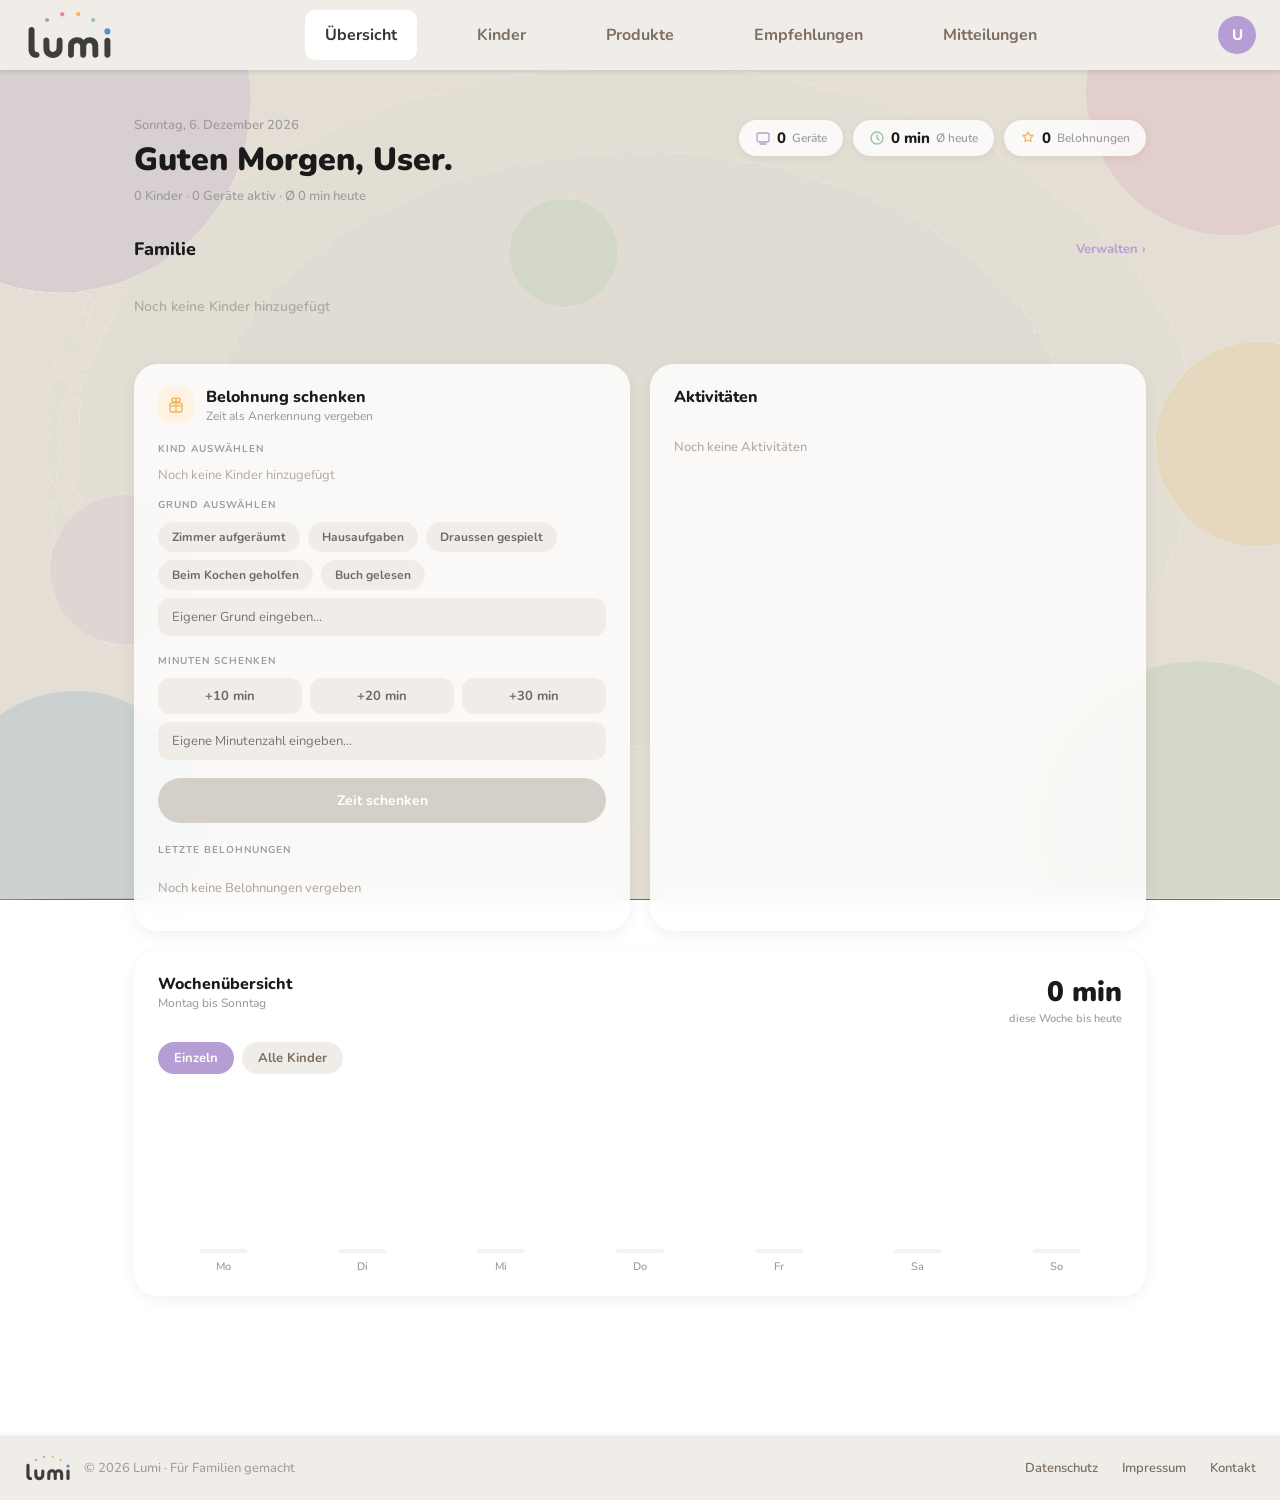
==== index.html @ 4d372ebd "icons für kinder eingebaut" ====
<!DOCTYPE html>
<html lang="de">
<head>
  <meta charset="UTF-8" />
  <meta name="viewport" content="width=device-width, initial-scale=1.0" />
  <title>Lumi – Übersicht</title>
  <link rel="stylesheet" href="css/style.css" />
  <link href="https://fonts.googleapis.com/css2?family=Nunito:wght@400;600;700;800;900&display=swap" rel="stylesheet" />
</head>
<body>
  <nav>
  <div class="logo">
    <a href="index.html">
      <img src="resources/assets/lumi_logo.svg" alt="Logo">
    </a>
  </div>

  <div class="nav-links">
    <a href="index.html" data-i18n-nav="nav_uebersicht">Übersicht</a>
    <a href="kinder.html" data-i18n-nav="nav_kinder">Kinder</a>
    <a href="produkte.html" data-i18n-nav="nav_produkte">Produkte</a>
    <a href="empfehlungen.html" data-i18n-nav="nav_empfehlungen">Empfehlungen</a>
    <a href="mitteilungen.html" data-i18n-nav="nav_mitteilungen">Mitteilungen</a>
  </div>
</nav>

  <div class="uebersicht-page">
    <div class="uebersicht-header">
      <div>
        <div class="uebersicht-date" id="uebersichtDate"></div>
        <h1 class="uebersicht-greeting" id="uebersichtGreeting"></h1>
        <div class="uebersicht-meta" id="uebersichtMeta"></div>
      </div>
      <div class="uebersicht-stats-row">
        <div class="uebersicht-stat-badge">
          <svg width="16" height="16" viewBox="0 0 16 16" fill="none"><rect x="2" y="3" width="12" height="9" rx="2" stroke="#b49ed4" stroke-width="1.3"/><path d="M5 14h6" stroke="#b49ed4" stroke-width="1.3" stroke-linecap="round"/></svg>
          <span class="uebersicht-stat-val" id="statGeraete">0</span>
          <span class="uebersicht-stat-label" data-i18n="devices">Geräte</span>
        </div>
        <div class="uebersicht-stat-badge">
          <svg width="16" height="16" viewBox="0 0 16 16" fill="none"><circle cx="8" cy="8" r="6" stroke="#96C2A0" stroke-width="1.3"/><path d="M8 5v3l2 2" stroke="#96C2A0" stroke-width="1.3" stroke-linecap="round" stroke-linejoin="round"/></svg>
          <span class="uebersicht-stat-val" id="statMinuten">0</span>
          <span class="uebersicht-stat-label" data-i18n="avgToday">Ø heute</span>
        </div>
        <div class="uebersicht-stat-badge">
          <svg width="16" height="16" viewBox="0 0 16 16" fill="none"><path d="M8 2l1.5 3 3.5.5-2.5 2.5.5 3.5L8 10l-3 1.5.5-3.5L3 5.5l3.5-.5z" stroke="#F6B657" stroke-width="1.3" stroke-linejoin="round"/></svg>
          <span class="uebersicht-stat-val" id="statBelohnungen">0</span>
          <span class="uebersicht-stat-label" data-i18n="rewards">Belohnungen</span>
        </div>
      </div>
    </div>

    <div class="uebersicht-section">
      <div class="uebersicht-section-header">
        <h2 class="uebersicht-section-title" data-i18n="family">Familie</h2>
        <a href="kinder.html" class="uebersicht-section-link" data-i18n="manage">Verwalten ›</a>
      </div>
      <div class="uebersicht-kinder-grid" id="uebersichtKinderGrid">
        <div class="uebersicht-empty" data-i18n="noChildren">Noch keine Kinder hinzugefügt</div>
      </div>
    </div>

    <div class="uebersicht-two-col">
      <div class="uebersicht-card uebersicht-belohnung">
        <div class="uebersicht-card-header">
          <div class="uebersicht-card-icon" style="background:#FEF3E2;">
            <svg width="18" height="18" viewBox="0 0 18 18" fill="none"><rect x="3" y="7" width="12" height="9" rx="2" stroke="#F6B657" stroke-width="1.4"/><path d="M9 7V4a2 2 0 00-4 0 2 2 0 004 0zM9 7V4a2 2 0 014 0 2 2 0 01-4 0z" stroke="#F6B657" stroke-width="1.4" stroke-linecap="round"/><line x1="3" y1="10" x2="15" y2="10" stroke="#F6B657" stroke-width="1.4"/><line x1="9" y1="7" x2="9" y2="16" stroke="#F6B657" stroke-width="1.4"/></svg>
          </div>
          <div>
            <div class="uebersicht-card-title" data-i18n="giveReward">Belohnung schenken</div>
            <div class="uebersicht-card-subtitle" data-i18n="giveRewardSub">Zeit als Anerkennung vergeben</div>
          </div>
        </div>
        <div class="uebersicht-bel-section-label" data-i18n="selectChild">KIND AUSWÄHLEN</div>
        <div class="uebersicht-bel-children" id="belKinder"></div>
        <div class="uebersicht-bel-section-label" data-i18n="selectReason">GRUND AUSWÄHLEN</div>
        <div class="uebersicht-bel-reasons" id="belGruende">
          <button class="uebersicht-bel-reason-btn" data-i18n="cleanRoom">Zimmer aufgeräumt</button>
          <button class="uebersicht-bel-reason-btn" data-i18n="homework">Hausaufgaben</button>
          <button class="uebersicht-bel-reason-btn" data-i18n="playedOutside">Draussen gespielt</button>
          <button class="uebersicht-bel-reason-btn" data-i18n="helpedCooking">Beim Kochen geholfen</button>
          <button class="uebersicht-bel-reason-btn" data-i18n="readBook">Buch gelesen</button>
        </div>
        <input class="uebersicht-bel-input" type="text" id="belEigenerGrund" placeholder="Eigener Grund eingeben..." data-i18n-placeholder="ownReason" autocomplete="off" />
        <div class="uebersicht-bel-section-label" data-i18n="giveMinutes">MINUTEN SCHENKEN</div>
        <div class="uebersicht-bel-minutes">
          <button class="uebersicht-bel-min-btn" data-mins="10">+10 min</button>
          <button class="uebersicht-bel-min-btn" data-mins="20">+20 min</button>
          <button class="uebersicht-bel-min-btn" data-mins="30">+30 min</button>
        </div>
        <input class="uebersicht-bel-input" type="text" inputmode="numeric" pattern="[0-9]*" id="belEigeneMinuten" placeholder="Eigene Minutenzahl eingeben..." data-i18n-placeholder="ownMinutes" autocomplete="off" />
        <button class="uebersicht-bel-submit" id="belSubmitBtn" disabled data-i18n="giveTime">Zeit schenken</button>
        <div class="uebersicht-bel-section-label" style="margin-top:20px;" data-i18n="lastRewards">LETZTE BELOHNUNGEN</div>
        <div id="belLetzteList" class="uebersicht-bel-letzte"></div>
      </div>

      <div class="uebersicht-card uebersicht-aktivitaeten">
        <div class="uebersicht-card-header">
          <div class="uebersicht-card-title" data-i18n="activities">Aktivitäten</div>
        </div>
        <div class="uebersicht-aktivitaeten-list" id="aktivitaetenList"></div>
      </div>
    </div>

    <div class="uebersicht-card uebersicht-woche">
      <div class="uebersicht-woche-header">
        <div>
          <div class="uebersicht-card-title" data-i18n="weekOverview">Wochenübersicht</div>
          <div class="uebersicht-card-subtitle" data-i18n="monToSun">Montag bis Sonntag</div>
        </div>
        <div class="uebersicht-woche-right">
          <div class="uebersicht-woche-total" id="wocheTotal">0 min</div>
          <div class="uebersicht-woche-label" data-i18n="thisWeek">diese Woche bis heute</div>
        </div>
      </div>
      <div class="uebersicht-woche-tabs">
        <button class="uebersicht-woche-tab active" id="tabEinzeln" onclick="setWocheTab('einzeln')" data-i18n="individual">Einzeln</button>
        <button class="uebersicht-woche-tab" id="tabAlle" onclick="setWocheTab('alle')" data-i18n="allChildren">Alle Kinder</button>
        <div class="uebersicht-woche-kinder-tabs" id="wocheKinderTabs"></div>
      </div>
      <div class="uebersicht-woche-chart" id="wocheChart"></div>
    </div>
  </div>

  <script src="js/nav.js"></script>
  <script src="js/lumi-icons.js"></script>
  <script src="js/lumi-icons.js"></script>
  <script src="js/uebersicht.js"></script>
</body>
</html>
---- css/style.css ----
/* =============================================
   Globale Basis
   ============================================= */
* {
  box-sizing: border-box;
  margin: 0;
  padding: 0;
}

body {
  font-family: 'Nunito', sans-serif;
  min-height: 100vh;
  background-image: url('../resources/assets/Hintergrund.svg');
  background-size: cover;
  background-position: center;
  background-repeat: no-repeat;
  background-attachment: fixed;
  padding-top: 80px;
  display: flex;
  flex-direction: column;
}

/* Push footer to bottom on short pages */
.legal-page,
.uebersicht-page,
.kinder-page,
.mitt-page-content,
.empf-container,
.shop-container {
  flex: 1;
}

/* =============================================
   Login Container
   ============================================= */
.login-container {
  display: flex;
  flex-direction: column;
  align-items: center;
  justify-content: center;
  height: 100vh;
  gap: 24px;
  padding: 20px;
}

/* =============================================
   Logo
   ============================================= */
.logo {
  width: 120px;
}

.logo a {
  padding: 0;
  margin: 0;
  background-color: transparent;
  border-radius: 0;
}

.logo a:hover {
  background-color: transparent;
}

/* =============================================
   Login Card
   ============================================= */
.login-card {
  background: rgba(255, 255, 255, 0.75);
  backdrop-filter: blur(16px);
  -webkit-backdrop-filter: blur(16px);
  border-radius: 28px;
  padding: 24px 36px;
  width: 100%;
  max-width: 420px;
  box-shadow: 0 8px 32px rgba(0, 0, 0, 0.06);
}

/* =============================================
   Header
   ============================================= */
.login-header {
  margin-bottom: 16px;
}

.login-header h1 {
  font-size: 28px;
  font-weight: 800;
  color: #1a1a1a;
  margin-bottom: 6px;
}

/* =============================================
   Formular
   ============================================= */
.form-group {
  margin-bottom: 12px;
}

.form-group label {
  display: block;
  font-size: 11px;
  font-weight: 700;
  letter-spacing: 0.08em;
  color: #6b6b6b;
  margin-bottom: 8px;
}

.form-group input {
  width: 100%;
  padding: 12px 18px;
  border: none;
  border-radius: 16px;
  background: #f0ede8;
  font-family: 'Nunito', sans-serif;
  font-size: 15px;
  color: #1a1a1a;
  outline: none;
  transition: background 0.2s, box-shadow 0.2s;
}

.form-group input::placeholder {
  color: #b0a9a0;
}

.form-group input:focus {
  background: #e8e4de;
  box-shadow: 0 0 0 3px rgba(167, 139, 210, 0.20);
}

/* =============================================
   Passwort vergessen
   ============================================= */
.forgot-link {
  display: block;
  text-align: right;
  margin-top: 10px;
  font-size: 13px;
  font-weight: 600;
  color: #a78bd2;
  text-decoration: none;
}

.forgot-link:hover {
  color: #8a6bbf;
}

/* =============================================
   Login Button
   ============================================= */
.btn-login {
  width: 100%;
  padding: 14px;
  margin-top: 4px;
  border: none;
  border-radius: 50px;
  background: #b49ed4;
  color: #fff;
  font-family: 'Nunito', sans-serif;
  font-size: 16px;
  font-weight: 700;
  cursor: pointer;
  transition: background 0.2s, transform 0.1s, box-shadow 0.2s;
  box-shadow: 0 4px 20px rgba(167, 139, 210, 0.35);
}

.btn-login:hover {
  background: #a38bc8;
  box-shadow: 0 6px 24px rgba(167, 139, 210, 0.45);
}

.btn-login:active {
  transform: scale(0.98);
}

/* =============================================
   Registrieren Link
   ============================================= */
.register-text {
  text-align: center;
  margin-top: 24px;
  font-size: 14px;
  color: #9e9e9e;
}

.register-text a {
  font-weight: 800;
  color: #b49ed4;
  text-decoration: none;
}

.register-text a:hover {
  color: #8a6bbf;
}

/* =============================================
   Header / Nav  –  FIX: overflow visible + stabile Höhe
   ============================================= */
nav {
  display: flex;
  align-items: center;
  background-color: #f0ede8;
  position: fixed;
  top: 0;
  left: 0;
  width: 100%;
  z-index: 999;
  padding: 5px 24px;
  box-sizing: border-box;
  margin: 0;
  box-shadow: 0 2px 4px rgba(0, 0, 0, 0.1);
  overflow: visible;
}

.nav-links {
  flex: 1;
  display: flex;
  justify-content: center;
  align-items: center;
  gap: 40px;
}

.nav-links a {
  color: #7C6E61;
  padding: 14px 20px;
  text-decoration: none;
  text-align: center;
  transition: background-color 0.3s, color 0.3s;
  font-weight: bold;
  border-radius: 10px;
  white-space: nowrap;
}

nav .logo {
  flex-shrink: 0;
}

nav img {
  height: 60px;
  width: auto;
  display: block;
  flex-shrink: 0;
}

.nav-links a:hover,
.nav-links a.active {
  background-color: #ffffff;
  color: #333;
}

/* =============================================
   NAV PROFIL DROPDOWN  –  FIX: keine Nav-Aufblähung
   ============================================= */
.nav-profile-wrap {
  position: relative;
  margin-left: auto;
  flex-shrink: 0;
  align-self: center;
}

.nav-profile-btn {
  background: none;
  border: none;
  cursor: pointer;
  padding: 0;
  display: flex;
  align-items: center;
}

.nav-profile-avatar {
  width: 38px;
  height: 38px;
  border-radius: 50%;
  background: #b49ed4;
  color: #fff;
  font-size: 15px;
  font-weight: 800;
  display: flex;
  align-items: center;
  justify-content: center;
  font-family: 'Nunito', sans-serif;
  transition: transform 0.15s, box-shadow 0.15s;
}

.nav-profile-btn:hover .nav-profile-avatar {
  transform: scale(1.07);
  box-shadow: 0 4px 12px rgba(180, 158, 212, 0.4);
}

.nav-profile-dropdown {
  display: none;
  position: absolute;
  top: calc(100% + 12px);
  right: 0;
  width: 240px;
  background: #fff;
  border-radius: 20px;
  box-shadow: 0 12px 40px rgba(0,0,0,0.13);
  padding: 8px;
  z-index: 1100;
  animation: dropdownIn 0.18s ease;
}

.nav-profile-dropdown.active {
  display: block;
}

@keyframes dropdownIn {
  from { opacity: 0; transform: translateY(-8px) scale(0.97); }
  to   { opacity: 1; transform: translateY(0) scale(1); }
}

.nav-profile-info {
  display: flex;
  align-items: center;
  gap: 12px;
  padding: 10px 12px 14px;
}

.nav-profile-avatar-lg {
  width: 42px;
  height: 42px;
  border-radius: 50%;
  background: #b49ed4;
  color: #fff;
  font-size: 17px;
  font-weight: 800;
  display: flex;
  align-items: center;
  justify-content: center;
  font-family: 'Nunito', sans-serif;
  flex-shrink: 0;
}

.nav-profile-name {
  font-size: 14px;
  font-weight: 800;
  color: #1a1a1a;
}

.nav-profile-email {
  font-size: 12px;
  color: #9e9e9e;
  font-weight: 500;
}

.nav-profile-divider {
  height: 1px;
  background: #f0ede8;
  margin: 4px 0;
}

.nav-profile-item {
  display: flex;
  align-items: center;
  gap: 10px;
  width: 100%;
  padding: 10px 12px;
  border: none;
  background: none;
  font-family: 'Nunito', sans-serif;
  font-size: 14px;
  font-weight: 600;
  color: #4a4a4a;
  cursor: pointer;
  border-radius: 12px;
  text-align: left;
  transition: background 0.15s;
}

.nav-profile-item:hover {
  background: #f5f2ee;
}

.nav-profile-item--logout {
  color: #e05260;
}

.nav-profile-item--logout:hover {
  background: #fef2f4;
}

.nav-profile-item--lang {
  cursor: default;
}

.nav-lang-toggle {
  margin-left: auto;
  display: flex;
  gap: 4px;
}

.nav-lang-btn {
  padding: 4px 10px;
  border: none;
  border-radius: 8px;
  font-family: 'Nunito', sans-serif;
  font-size: 12px;
  font-weight: 700;
  cursor: pointer;
  background: #f0ede8;
  color: #7C6E61;
  transition: background 0.15s, color 0.15s;
}

.nav-lang-btn.active {
  background: #b49ed4;
  color: #fff;
}

/* =============================================
   PRODUKTE SEITE
   ============================================= */

/* Hero Banner */
.shop-hero {
  width: 100%;
  height: 220px;
  background-image: url('../resources/assets/lumi_hintergrundbild.png');
  background-size: cover;
  background-position: center 35%;
  border-radius: 0;
  position: relative;
  overflow: hidden;
  margin-top: 0;
}

body.produkte-page {
  padding-top: 0;
}

body.produkte-page .shop-hero {
  margin-top: 72px;
  height: 320px;
}

.shop-hero-overlay {
  position: absolute;
  inset: 0;
  background: linear-gradient(135deg, rgba(255,255,255,0.55) 0%, rgba(255,255,255,0.15) 100%);
  backdrop-filter: blur(2px);
  display: flex;
  flex-direction: column;
  justify-content: center;
  padding: 0 48px;
}

.shop-hero-label {
  font-size: 11px;
  font-weight: 700;
  letter-spacing: 0.12em;
  color: #b49ed4;
  text-transform: uppercase;
  margin-bottom: 8px;
}

.shop-hero-title {
  font-size: 32px;
  font-weight: 900;
  color: #1a1a1a;
  line-height: 1.15;
  margin-bottom: 6px;
}

.shop-hero-subtitle {
  font-size: 15px;
  color: #6b6b6b;
  font-weight: 500;
}

/* Grid Container */
.shop-container {
  display: grid;
  grid-template-columns: repeat(2, 1fr);
  gap: 24px;
  max-width: 960px;
  margin: 36px auto 60px;
  padding: 0 24px;
  width: 100%;
}

/* Produkt Card */
.produkt-card {
  background: rgba(255, 255, 255, 0.82);
  backdrop-filter: blur(12px);
  -webkit-backdrop-filter: blur(12px);
  border-radius: 24px;
  overflow: hidden;
  box-shadow: 0 4px 20px rgba(0,0,0,0.07);
  position: relative;
  transition: transform 0.2s, box-shadow 0.2s;
}

.produkt-card:hover {
  transform: translateY(-4px);
  box-shadow: 0 10px 32px rgba(0,0,0,0.11);
}

.produkt-badge {
  position: absolute;
  top: 14px;
  left: 14px;
  background: #b49ed4;
  color: #fff;
  font-size: 11px;
  font-weight: 700;
  letter-spacing: 0.06em;
  padding: 4px 12px;
  border-radius: 50px;
  z-index: 2;
}

.produkt-img-wrap {
  width: 100%;
  height: 220px;
  background: #f5f2ee;
  overflow: hidden;
  position: relative;
}

.produkt-img {
  width: 100%;
  height: 100%;
  object-fit: cover;
  display: block;
  transition: transform 0.3s ease;
}

.produkt-card:hover .produkt-img {
  transform: scale(1.03);
}

.produkt-label-tag {
  background: #b49ed4;
  color: #fff;
  font-size: 12px;
  font-weight: 700;
  padding: 6px 16px;
  letter-spacing: 0.04em;
}

.produkt-info {
  padding: 18px 20px 20px;
}

.produkt-name {
  font-size: 18px;
  font-weight: 800;
  color: #1a1a1a;
  margin-bottom: 4px;
}

.produkt-desc {
  font-size: 13px;
  color: #6b6b6b;
  margin-bottom: 16px;
  font-weight: 500;
  line-height: 1.6;
}

.produkt-tags {
  display: flex;
  flex-wrap: wrap;
  gap: 6px;
  margin-bottom: 14px;
}

.tag {
  background: #f0ede8;
  color: #6b6b6b;
  font-size: 11px;
  font-weight: 700;
  padding: 4px 10px;
  border-radius: 50px;
  letter-spacing: 0.03em;
}

.produkt-footer {
  display: flex;
  align-items: center;
  justify-content: space-between;
  margin-bottom: 14px;
}

.produkt-preis {
  font-size: 20px;
  font-weight: 900;
  color: #1a1a1a;
}

.produkt-verfuegbar {
  font-size: 12px;
  font-weight: 600;
  color: #7ec99a;
  background: #edf8f2;
  padding: 3px 10px;
  border-radius: 50px;
}

.btn-kaufen {
  width: 100%;
  padding: 14px;
  border: none;
  border-radius: 50px;
  background: #b49ed4;
  color: #fff;
  font-family: 'Nunito', sans-serif;
  font-size: 15px;
  font-weight: 700;
  cursor: pointer;
  transition: background 0.2s, transform 0.1s, box-shadow 0.2s;
  box-shadow: 0 4px 16px rgba(167, 139, 210, 0.3);
}

.btn-kaufen:hover {
  background: #a38bc8;
  box-shadow: 0 6px 20px rgba(167, 139, 210, 0.42);
}

.btn-kaufen:active {
  transform: scale(0.98);
}

/* =============================================
   EMPFEHLUNGEN SEITE
   ============================================= */

.empf-container {
  max-width: 720px;
  margin: 0 auto;
  padding: 40px 24px 60px;
  width: 100%;
}

/* Header */
.empf-title {
  font-size: 28px;
  font-weight: 900;
  color: #1a1a1a;
  margin-bottom: 8px;
  line-height: 1.2;
}

.empf-subtitle {
  font-size: 14px;
  color: #6b6b6b;
  font-weight: 500;
  line-height: 1.6;
  margin-bottom: 24px;
}

/* Hinweis */
.empf-hinweis {
  display: flex;
  align-items: flex-start;
  gap: 10px;
  background: rgba(255, 255, 255, 0.75);
  backdrop-filter: blur(12px);
  -webkit-backdrop-filter: blur(12px);
  border-radius: 14px;
  padding: 14px 18px;
  font-size: 13px;
  color: #6b6b6b;
  line-height: 1.6;
  margin-bottom: 28px;
  border-left: 3px solid #b49ed4;
}

.empf-hinweis-icon {
  flex-shrink: 0;
  margin-top: 1px;
}

.empf-hinweis strong {
  color: #b49ed4;
  font-weight: 700;
}

.empf-hinweis a {
  color: #b49ed4;
  text-decoration: none;
  font-weight: 700;
}

.empf-hinweis a:hover {
  text-decoration: underline;
}

/* Karten Liste */
.empf-list-wrap {
  display: flex;
  flex-direction: column;
  gap: 14px;
  margin-bottom: 36px;
}

/* Karte */
.empf-card {
  background: rgba(255, 255, 255, 0.82);
  backdrop-filter: blur(12px);
  -webkit-backdrop-filter: blur(12px);
  border-radius: 20px;
  padding: 18px 22px 16px;
  box-shadow: 0 4px 16px rgba(0,0,0,0.06);
  transition: transform 0.2s, box-shadow 0.2s;
}

.empf-card:hover {
  transform: translateY(-2px);
  box-shadow: 0 8px 24px rgba(0,0,0,0.09);
}

/* Farb-Varianten für Karten */
.empf-card--pink   { border-left: 4px solid #E888A6; }
.empf-card--orange { border-left: 4px solid #F6B657; }
.empf-card--green  { border-left: 4px solid #96C2A0; }
.empf-card--blue   { border-left: 4px solid #5192D2; }
.empf-card--purple { border-left: 4px solid #B09AC9; }

/* Karten Top-Zeile */
.empf-card-top {
  display: flex;
  align-items: center;
  gap: 10px;
  margin-bottom: 10px;
}

.empf-age-label {
  font-size: 11px;
  font-weight: 700;
  letter-spacing: 0.1em;
  text-transform: uppercase;
}

/* Farb-Varianten für Age Labels */
.empf-age-label--pink   { color: #E888A6; }
.empf-age-label--orange { color: #F6B657; }
.empf-age-label--green  { color: #96C2A0; }
.empf-age-label--blue   { color: #5192D2; }
.empf-age-label--purple { color: #B09AC9; }

.empf-minbadge {
  margin-left: auto;
  font-size: 11px;
  font-weight: 700;
  padding: 3px 10px;
  border-radius: 50px;
}

/* Farb-Varianten für Badges */
.empf-minbadge--orange { background: #FEF3E2; color: #F6B657; }
.empf-minbadge--green  { background: #EDF6EF; color: #96C2A0; }
.empf-minbadge--blue   { background: #EAF2FB; color: #5192D2; }

/* Karten Body */
.empf-card-title {
  font-size: 16px;
  font-weight: 800;
  color: #1a1a1a;
  margin-bottom: 10px;
}

.empf-list {
  list-style: none;
  padding: 0;
  margin-bottom: 12px;
}

.empf-list li {
  font-size: 13px;
  color: #4a4a4a;
  line-height: 1.6;
  padding: 2px 0 2px 16px;
  position: relative;
}

.empf-list li::before {
  content: '*';
  position: absolute;
  left: 0;
  color: #b49ed4;
  font-weight: 900;
  font-size: 14px;
  line-height: 1.5;
}

.empf-quelle {
  font-size: 11px;
  color: #b0a9a0;
  display: block;
  margin-top: 4px;
}

/* Tipps */
.empf-tipps {
  background: transparent;
  padding: 0;
  margin-bottom: 24px;
}

.empf-tipps-title {
  font-size: 20px;
  font-weight: 800;
  color: #1a1a1a;
  margin-bottom: 4px;
}

.empf-tipps-subtitle {
  font-size: 13px;
  color: #9e9e9e;
  margin-bottom: 20px;
  font-weight: 500;
}

.empf-tipps-grid {
  display: grid;
  grid-template-columns: repeat(2, 1fr);
  gap: 18px;
}

.empf-tipp-card {
  display: flex;
  align-items: flex-start;
  gap: 12px;
  background: rgba(255, 255, 255, 0.82);
  backdrop-filter: blur(12px);
  -webkit-backdrop-filter: blur(12px);
  border-radius: 20px;
  padding: 18px 20px;
  box-shadow: 0 4px 16px rgba(0, 0, 0, 0.06);
  transition: transform 0.2s, box-shadow 0.2s;
}

.empf-tipp-card:hover {
  transform: translateY(-2px);
  box-shadow: 0 8px 24px rgba(0, 0, 0, 0.09);
}

.empf-tipp-icon {
  width: 38px;
  height: 38px;
  border-radius: 12px;
  display: flex;
  align-items: center;
  justify-content: center;
  flex-shrink: 0;
}

.empf-tipp-icon--pink   { background: #FDEEF2; }
.empf-tipp-icon--blue   { background: #EAF2FB; }
.empf-tipp-icon--green  { background: #EDF6EF; }
.empf-tipp-icon--purple { background: #F3F0F8; }

.empf-tipp-name {
  font-size: 13px;
  font-weight: 800;
  color: #1a1a1a;
  margin-bottom: 4px;
}

.empf-tipp-text {
  font-size: 12px;
  color: #6b6b6b;
  line-height: 1.6;
  font-weight: 500;
}

/* Footer */
.empf-footer-quelle {
  font-size: 11px;
  color: #b0a9a0;
  text-align: center;
  line-height: 1.8;
}

.empf-footer-icon {
  display: inline;
  vertical-align: middle;
  margin-right: 4px;
}

.empf-footer-quelle a {
  color: #b49ed4;
  text-decoration: none;
  font-weight: 600;
}

.empf-footer-quelle a:hover {
  text-decoration: underline;
}

/* =============================================
   MITTEILUNGEN SEITE
   ============================================= */

.mitt-page-content {
  max-width: 680px;
  margin: 0 auto;
  padding: 40px 20px 60px;
  width: 100%;
}

.mitt-top-bar {
  display: flex;
  align-items: center;
  justify-content: space-between;
  margin-bottom: 24px;
}

.mitt-page-title {
  font-size: 28px;
  font-weight: 800;
  color: #1a1a1a;
}

.mitt-mark-all-btn {
  background: none;
  border: none;
  font-family: 'Nunito', sans-serif;
  font-size: 13px;
  font-weight: 700;
  color: #b49ed4;
  cursor: pointer;
  padding: 0;
  transition: color 0.2s;
}

.mitt-mark-all-btn:hover {
  color: #8a6bbf;
}

/* Filter Tabs */
.mitt-filter-tabs {
  display: flex;
  gap: 10px;
  margin-bottom: 24px;
}

.mitt-filter-tab {
  padding: 8px 18px;
  border-radius: 50px;
  border: none;
  font-family: 'Nunito', sans-serif;
  font-size: 14px;
  font-weight: 700;
  cursor: pointer;
  transition: background 0.2s, color 0.2s;
  background: rgba(255, 255, 255, 0.6);
  color: #7C6E61;
}

.mitt-filter-tab.active {
  background: #b49ed4;
  color: #fff;
}

.mitt-filter-tab:hover:not(.active) {
  background: #fff;
}

/* Notification List */
.mitt-notification-list {
  display: flex;
  flex-direction: column;
  gap: 12px;
}

/* Notification Card */
.mitt-notification-card {
  background: rgba(255, 255, 255, 0.82);
  backdrop-filter: blur(12px);
  -webkit-backdrop-filter: blur(12px);
  border-radius: 20px;
  padding: 18px 20px;
  display: flex;
  align-items: flex-start;
  gap: 16px;
  box-shadow: 0 2px 12px rgba(0, 0, 0, 0.05);
  transition: transform 0.15s, box-shadow 0.15s;
  cursor: pointer;
  position: relative;
}

.mitt-notification-card:hover {
  transform: translateY(-2px);
  box-shadow: 0 6px 20px rgba(0, 0, 0, 0.08);
}

/* Ungelesen-Punkt */
.mitt-notification-card.unread::after {
  content: '';
  position: absolute;
  top: 20px;
  right: 20px;
  width: 9px;
  height: 9px;
  border-radius: 50%;
  background: #e8829a;
}

/* Notification Icon */
.mitt-notif-icon {
  width: 44px;
  height: 44px;
  border-radius: 14px;
  display: flex;
  align-items: center;
  justify-content: center;
  flex-shrink: 0;
}

.mitt-notif-icon--pink   { background: #FDEEF2; }
.mitt-notif-icon--orange { background: #FEF3E2; }
.mitt-notif-icon--green  { background: #EDF6EF; }
.mitt-notif-icon--blue   { background: #EAF2FB; }
.mitt-notif-icon--purple { background: #F3F0F8; }

/* Notification Body */
.mitt-notif-body {
  flex: 1;
  min-width: 0;
}

.mitt-notif-title {
  font-size: 15px;
  font-weight: 700;
  color: #1a1a1a;
  margin-bottom: 3px;
}

.mitt-notif-desc {
  font-size: 13px;
  color: #7C6E61;
  margin-bottom: 5px;
  line-height: 1.4;
}

.mitt-notif-time {
  font-size: 12px;
  color: #b0a9a0;
  font-weight: 600;
}

/* Empty State */
.mitt-empty-state {
  text-align: center;
  padding: 60px 20px;
  color: #b0a9a0;
  display: none;
}

.mitt-empty-icon {
  margin-bottom: 16px;
}

.mitt-empty-state p {
  font-size: 15px;
  font-weight: 600;
}

/* =============================================
   KINDER SEITE
   ============================================= */

.kinder-page {
  max-width: 1060px;
  margin: 0 auto;
  padding: 40px 24px 60px;
  width: 100%;
}

.kinder-header {
  display: flex;
  align-items: center;
  justify-content: space-between;
  margin-bottom: 28px;
}

.kinder-title {
  font-size: 28px;
  font-weight: 900;
  color: #1a1a1a;
  margin-bottom: 4px;
}

.kinder-subtitle {
  font-size: 14px;
  color: #9e9e9e;
  font-weight: 600;
}

.kinder-add-btn {
  display: flex;
  align-items: center;
  gap: 8px;
  padding: 12px 22px;
  border: none;
  border-radius: 50px;
  background: #b49ed4;
  color: #fff;
  font-family: 'Nunito', sans-serif;
  font-size: 14px;
  font-weight: 700;
  cursor: pointer;
  transition: background 0.2s, box-shadow 0.2s;
  box-shadow: 0 4px 16px rgba(167, 139, 210, 0.3);
}

.kinder-add-btn:hover {
  background: #a38bc8;
  box-shadow: 0 6px 20px rgba(167, 139, 210, 0.42);
}

/* Card Grid */
.kinder-grid {
  display: grid;
  grid-template-columns: repeat(auto-fill, minmax(280px, 1fr));
  gap: 24px;
}

/* Card */
.kinder-card {
  background: rgba(255, 255, 255, 0.82);
  backdrop-filter: blur(12px);
  -webkit-backdrop-filter: blur(12px);
  border-radius: 24px;
  padding: 24px 22px 20px;
  box-shadow: 0 4px 20px rgba(0, 0, 0, 0.06);
  position: relative;
  text-align: center;
  transition: transform 0.2s, box-shadow 0.2s;
  display: flex;
  flex-direction: column;
}

.kinder-card:hover {
  transform: translateY(-3px);
  box-shadow: 0 8px 28px rgba(0, 0, 0, 0.09);
}

/* Streak badge (top-left) */
.kinder-streak {
  position: absolute;
  top: 14px;
  left: 14px;
  display: flex;
  align-items: center;
  gap: 4px;
  font-size: 12px;
  font-weight: 700;
  padding: 4px 10px;
  border-radius: 50px;
}

/* Color change button (top-right) */
.kinder-color-change-btn {
  position: absolute;
  top: 14px;
  right: 14px;
  width: 32px;
  height: 32px;
  border-radius: 50%;
  border: none;
  cursor: pointer;
  display: flex;
  align-items: center;
  justify-content: center;
  transition: transform 0.15s;
}

.kinder-color-change-btn:hover {
  transform: scale(1.1);
}

/* Avatar */
.kinder-avatar {
  width: 72px;
  height: 72px;
  border-radius: 50%;
  display: flex;
  align-items: center;
  justify-content: center;
  margin: 8px auto 12px;
}

.kinder-avatar span {
  font-size: 28px;
  font-weight: 900;
}

.kinder-card-name {
  font-size: 18px;
  font-weight: 800;
  color: #1a1a1a;
  margin-bottom: 2px;
}

.kinder-card-age {
  font-size: 13px;
  color: #9e9e9e;
  font-weight: 600;
  margin-bottom: 16px;
}

/* Stats */
.kinder-stats {
  text-align: left;
  margin-bottom: 16px;
}

.kinder-stat-row {
  display: flex;
  justify-content: space-between;
  align-items: center;
  margin-bottom: 6px;
}

.kinder-stat-label {
  font-size: 13px;
  font-weight: 600;
  color: #6b6b6b;
}

.kinder-stat-value {
  font-size: 13px;
  font-weight: 800;
}

.kinder-progress-bar {
  width: 100%;
  height: 6px;
  border-radius: 50px;
  overflow: hidden;
  margin-bottom: 12px;
}

.kinder-progress-fill {
  height: 100%;
  border-radius: 50px;
  transition: width 0.5s ease;
}

/* Weekly mini chart */
.kinder-week-chart {
  display: flex;
  align-items: flex-end;
  justify-content: space-between;
  gap: 6px;
  height: 100px;
  padding: 8px 0;
  margin-bottom: 14px;
}

.kinder-bar-col {
  flex: 1;
  display: flex;
  flex-direction: column;
  align-items: center;
  justify-content: flex-end;
  height: 100%;
}

.kinder-bar {
  width: 100%;
  max-width: 28px;
  border-radius: 6px 6px 3px 3px;
  transition: height 0.3s ease;
}

.kinder-bar-label {
  font-size: 10px;
  color: #9e9e9e;
  font-weight: 600;
  margin-top: 6px;
}

/* Badges */
.kinder-badges {
  display: flex;
  flex-wrap: wrap;
  gap: 6px;
  justify-content: center;
  margin-bottom: 16px;
}

.kinder-badge {
  font-size: 11px;
  font-weight: 700;
  padding: 4px 12px;
  border-radius: 50px;
}

/* Devices */
.kinder-devices-section {
  text-align: left;
  margin-bottom: 16px;
  padding-top: 14px;
  border-top: 1px solid rgba(0, 0, 0, 0.06);
}

.kinder-devices-label {
  font-size: 10px;
  font-weight: 700;
  letter-spacing: 0.1em;
  color: #9e9e9e;
  margin-bottom: 8px;
}

.kinder-devices-list {
  display: flex;
  flex-wrap: wrap;
  gap: 8px;
}

.kinder-device {
  display: flex;
  align-items: center;
  gap: 5px;
  font-size: 12px;
  font-weight: 600;
  color: #6b6b6b;
  padding: 4px 12px;
  border-radius: 50px;
  background: #f0ede8;
}

/* Card action buttons */
.kinder-card-actions {
  display: grid;
  grid-template-columns: 1fr 1fr;
  gap: 10px;
  margin-top: auto;
}

.kinder-btn-details,
.kinder-btn-limit {
  padding: 12px;
  border: none;
  border-radius: 50px;
  font-family: 'Nunito', sans-serif;
  font-size: 14px;
  font-weight: 700;
  cursor: pointer;
  background: var(--child-color-light);
  color: var(--child-color);
  transition: background 0.2s, color 0.2s, transform 0.1s, box-shadow 0.2s;
}

.kinder-btn-details:hover,
.kinder-btn-limit:hover {
  background: var(--child-color);
  color: #fff;
  box-shadow: 0 4px 14px rgba(0, 0, 0, 0.12);
}

.kinder-btn-details:active,
.kinder-btn-limit:active {
  transform: scale(0.97);
}

/* =============================================
   KINDER MODAL
   ============================================= */
.kinder-modal-overlay {
  display: none;
  position: fixed;
  inset: 0;
  background: rgba(0, 0, 0, 0.25);
  backdrop-filter: blur(4px);
  z-index: 1000;
  align-items: center;
  justify-content: center;
}

.kinder-modal-overlay.active {
  display: flex;
}

.kinder-modal {
  background: #fff;
  border-radius: 28px;
  padding: 28px 32px;
  width: 100%;
  max-width: 440px;
  box-shadow: 0 20px 60px rgba(0, 0, 0, 0.12);
  max-height: 90vh;
  overflow-y: auto;
}

.kinder-modal--small {
  max-width: 320px;
  padding: 24px 28px;
}

.kinder-modal-header {
  display: flex;
  align-items: center;
  justify-content: space-between;
  margin-bottom: 24px;
}

.kinder-modal-title {
  font-size: 20px;
  font-weight: 800;
  color: #1a1a1a;
}

.kinder-modal-close {
  background: none;
  border: none;
  cursor: pointer;
  padding: 4px;
  border-radius: 8px;
  transition: background 0.2s;
}

.kinder-modal-close:hover {
  background: #f0ede8;
}

/* Form */
.kinder-form-group {
  margin-bottom: 16px;
}

.kinder-form-group label {
  display: block;
  font-size: 11px;
  font-weight: 700;
  letter-spacing: 0.08em;
  color: #6b6b6b;
  margin-bottom: 8px;
}

.kinder-form-group input[type="text"],
.kinder-form-group input[type="number"] {
  width: 100%;
  padding: 12px 18px;
  border: none;
  border-radius: 16px;
  background: #f0ede8;
  font-family: 'Nunito', sans-serif;
  font-size: 15px;
  color: #1a1a1a;
  outline: none;
  transition: background 0.2s, box-shadow 0.2s;
}

.kinder-form-group input:focus {
  background: #e8e4de;
  box-shadow: 0 0 0 3px rgba(167, 139, 210, 0.20);
}

.kinder-form-group input::placeholder {
  color: #b0a9a0;
}

/* Color Picker */
.kinder-color-picker {
  display: flex;
  flex-direction: column;
  gap: 12px;
}

.kinder-color-presets {
  display: flex;
  gap: 12px;
}

.kinder-color-dot {
  width: 36px;
  height: 36px;
  border-radius: 50%;
  border: 3px solid transparent;
  cursor: pointer;
  transition: transform 0.15s, border-color 0.2s;
}

.kinder-color-dot:hover {
  transform: scale(1.1);
}

.kinder-color-dot.active {
  border-color: #1a1a1a;
  transform: scale(1.1);
}

.kinder-custom-color-btn {
  display: flex;
  align-items: center;
  gap: 10px;
  padding: 10px 18px;
  border: 2px dashed #d4cfc8;
  border-radius: 50px;
  background: none;
  font-family: 'Nunito', sans-serif;
  font-size: 13px;
  font-weight: 700;
  color: #6b6b6b;
  cursor: pointer;
  transition: border-color 0.2s;
}

.kinder-custom-color-btn:hover {
  border-color: #b49ed4;
}

.kinder-custom-color-preview {
  width: 22px;
  height: 22px;
  border-radius: 50%;
  background: #ccc;
  display: block;
  transition: background 0.2s;
}

.kinder-custom-color-preview.active {
  border: 2px solid #1a1a1a;
}

/* Form actions */
.kinder-form-actions {
  display: flex;
  gap: 12px;
  margin-top: 24px;
}

.kinder-btn-cancel {
  flex: 1;
  padding: 14px;
  border: none;
  border-radius: 50px;
  background: #f0ede8;
  color: #6b6b6b;
  font-family: 'Nunito', sans-serif;
  font-size: 15px;
  font-weight: 700;
  cursor: pointer;
  transition: background 0.2s;
}

.kinder-btn-cancel:hover {
  background: #e8e4de;
}

.kinder-btn-save {
  flex: 1;
  padding: 14px;
  border: none;
  border-radius: 50px;
  background: #b49ed4;
  color: #fff;
  font-family: 'Nunito', sans-serif;
  font-size: 15px;
  font-weight: 700;
  cursor: pointer;
  transition: background 0.2s, box-shadow 0.2s;
  box-shadow: 0 4px 16px rgba(167, 139, 210, 0.3);
}

.kinder-btn-save:hover {
  background: #a38bc8;
}

/* Delete button */
.kinder-btn-delete {
  display: flex;
  align-items: center;
  justify-content: center;
  gap: 8px;
  width: 100%;
  padding: 12px;
  margin-top: 12px;
  border: 1.5px solid #f5d5da;
  border-radius: 50px;
  background: #fef2f4;
  color: #e05260;
  font-family: 'Nunito', sans-serif;
  font-size: 13px;
  font-weight: 700;
  cursor: pointer;
  transition: background 0.2s, border-color 0.2s;
}

.kinder-btn-delete:hover {
  background: #fde8eb;
  border-color: #e05260;
}

/* Native color input */
.kinder-native-color-input {
  width: 0;
  height: 0;
  padding: 0;
  border: none;
  opacity: 0;
  position: absolute;
  pointer-events: none;
}

.kinder-custom-color-row {
  position: relative;
  display: inline-flex;
}

/* Limit modal extras */
.kinder-limit-icon {
  text-align: center;
  margin-bottom: 16px;
}

.kinder-limit-presets {
  display: grid;
  grid-template-columns: repeat(4, 1fr);
  gap: 8px;
  margin-bottom: 20px;
}

.kinder-limit-preset {
  padding: 10px;
  border: none;
  border-radius: 14px;
  background: #f0ede8;
  color: #6b6b6b;
  font-family: 'Nunito', sans-serif;
  font-size: 13px;
  font-weight: 700;
  cursor: pointer;
  transition: background 0.15s, color 0.15s, transform 0.1s;
}

.kinder-limit-preset:hover {
  transform: scale(1.03);
}

/* Empty state */
.kinder-empty {
  grid-column: 1 / -1;
  text-align: center;
  padding: 60px 20px;
  color: #b0a9a0;
}

.kinder-empty p {
  font-size: 16px;
  font-weight: 700;
  margin-top: 16px;
  color: #6b6b6b;
}

.kinder-empty-sub {
  font-size: 13px !important;
  font-weight: 500 !important;
  color: #9e9e9e !important;
  margin-top: 4px !important;
}

.kinder-device-none {
  font-size: 12px;
  color: #b0a9a0;
  font-weight: 500;
}

/* =============================================
   ÜBERSICHT SEITE
   ============================================= */

.uebersicht-page {
  max-width: 1060px;
  margin: 0 auto;
  padding: 36px 24px 60px;
  width: 100%;
}

/* Header */
.uebersicht-header {
  display: flex;
  align-items: flex-start;
  justify-content: space-between;
  margin-bottom: 32px;
  gap: 20px;
  flex-wrap: wrap;
}

.uebersicht-date {
  font-size: 13px;
  color: #9e9e9e;
  font-weight: 600;
  margin-bottom: 4px;
}

.uebersicht-greeting {
  font-size: 32px;
  font-weight: 900;
  color: #1a1a1a;
  margin-bottom: 6px;
}

.uebersicht-meta {
  font-size: 13px;
  color: #9e9e9e;
  font-weight: 600;
}

.uebersicht-stats-row {
  display: flex;
  gap: 10px;
  flex-wrap: wrap;
  align-items: flex-start;
  margin-top: 4px;
}

.uebersicht-stat-badge {
  display: flex;
  align-items: center;
  gap: 6px;
  background: rgba(255,255,255,0.82);
  backdrop-filter: blur(10px);
  border-radius: 50px;
  padding: 8px 16px;
  box-shadow: 0 2px 10px rgba(0,0,0,0.06);
}

.uebersicht-stat-val {
  font-size: 15px;
  font-weight: 800;
  color: #1a1a1a;
}

.uebersicht-stat-label {
  font-size: 12px;
  color: #9e9e9e;
  font-weight: 600;
}

/* Section */
.uebersicht-section {
  margin-bottom: 28px;
}

.uebersicht-section-header {
  display: flex;
  align-items: center;
  justify-content: space-between;
  margin-bottom: 16px;
}

.uebersicht-section-title {
  font-size: 18px;
  font-weight: 800;
  color: #1a1a1a;
}

.uebersicht-section-link {
  font-size: 13px;
  font-weight: 700;
  color: #b49ed4;
  text-decoration: none;
  transition: color 0.2s;
}

.uebersicht-section-link:hover {
  color: #8a6bbf;
}

/* Kinder Grid */
.uebersicht-kinder-grid {
  display: grid;
  grid-template-columns: repeat(auto-fill, minmax(240px, 1fr));
  gap: 16px;
}

.uebersicht-empty {
  font-size: 14px;
  color: #b0a9a0;
  font-weight: 600;
  padding: 20px 0;
}

.ueb-kind-card {
  background: rgba(255,255,255,0.82);
  backdrop-filter: blur(12px);
  -webkit-backdrop-filter: blur(12px);
  border-radius: 20px;
  padding: 18px 16px 16px;
  box-shadow: 0 4px 16px rgba(0,0,0,0.06);
  text-align: center;
  position: relative;
  transition: transform 0.2s, box-shadow 0.2s;
  display: flex;
  flex-direction: column;
}

.ueb-kind-card:hover {
  transform: translateY(-3px);
  box-shadow: 0 8px 24px rgba(0,0,0,0.09);
}

.ueb-streak {
  position: absolute;
  top: 10px;
  left: 10px;
  font-size: 11px;
  font-weight: 700;
  padding: 3px 8px;
  border-radius: 50px;
  display: flex;
  align-items: center;
  gap: 3px;
}

.ueb-kind-avatar {
  width: 56px;
  height: 56px;
  border-radius: 50%;
  display: flex;
  align-items: center;
  justify-content: center;
  margin: 4px auto 8px;
}

.ueb-kind-avatar span {
  font-size: 22px;
  font-weight: 900;
}

.ueb-kind-name {
  font-size: 16px;
  font-weight: 800;
  color: #1a1a1a;
  margin-bottom: 2px;
}

.ueb-kind-age {
  font-size: 12px;
  color: #9e9e9e;
  font-weight: 600;
  margin-bottom: 12px;
}

.ueb-kind-stats {
  text-align: left;
  margin-bottom: 10px;
}

.ueb-stat-row {
  display: flex;
  justify-content: space-between;
  font-size: 12px;
  color: #6b6b6b;
  font-weight: 600;
  margin-bottom: 4px;
}

.ueb-progress-bar {
  width: 100%;
  height: 5px;
  border-radius: 50px;
  overflow: hidden;
  margin-bottom: 8px;
}

.ueb-progress-fill {
  height: 100%;
  border-radius: 50px;
  transition: width 0.4s ease;
}

/* Mini chart */
.ueb-week-chart {
  display: flex;
  align-items: flex-end;
  justify-content: space-between;
  gap: 4px;
  height: 60px;
  margin-bottom: 10px;
}

.ueb-bar-col {
  flex: 1;
  display: flex;
  flex-direction: column;
  align-items: center;
  justify-content: flex-end;
  height: 100%;
}

.ueb-bar {
  width: 100%;
  max-width: 20px;
  border-radius: 4px 4px 2px 2px;
}

.ueb-bar-label {
  font-size: 9px;
  color: #b0a9a0;
  font-weight: 600;
  margin-top: 3px;
}

.ueb-badges {
  display: flex;
  flex-wrap: wrap;
  gap: 5px;
  justify-content: center;
  margin-top: 4px;
}

.ueb-badge {
  font-size: 10px;
  font-weight: 700;
  padding: 3px 10px;
  border-radius: 50px;
}

/* Zwei-Spalten Layout */
.uebersicht-two-col {
  display: grid;
  grid-template-columns: 1fr 1fr;
  gap: 20px;
  margin-bottom: 20px;
}

/* Allgemeine Card */
.uebersicht-card {
  background: rgba(255,255,255,0.82);
  backdrop-filter: blur(12px);
  -webkit-backdrop-filter: blur(12px);
  border-radius: 24px;
  padding: 22px 24px;
  box-shadow: 0 4px 16px rgba(0,0,0,0.06);
}

.uebersicht-card-header {
  display: flex;
  align-items: center;
  gap: 12px;
  margin-bottom: 18px;
}

.uebersicht-card-icon {
  width: 36px;
  height: 36px;
  border-radius: 12px;
  display: flex;
  align-items: center;
  justify-content: center;
  flex-shrink: 0;
}

.uebersicht-card-title {
  font-size: 16px;
  font-weight: 800;
  color: #1a1a1a;
  flex: 1;
}

.uebersicht-card-subtitle {
  font-size: 12px;
  color: #9e9e9e;
  font-weight: 500;
}

/* Belohnung */
.uebersicht-bel-section-label {
  font-size: 10px;
  font-weight: 700;
  letter-spacing: 0.1em;
  color: #9e9e9e;
  margin-bottom: 10px;
  margin-top: 14px;
}

.uebersicht-bel-children {
  display: flex;
  gap: 12px;
  flex-wrap: wrap;
  margin-bottom: 4px;
}

.ueb-bel-child {
  display: flex;
  flex-direction: column;
  align-items: center;
  gap: 5px;
  cursor: pointer;
  font-size: 12px;
  font-weight: 700;
  color: #6b6b6b;
  padding: 4px 6px;
  border-radius: 12px;
  transition: background 0.15s;
}

.ueb-bel-child.active {
  background: rgba(0,0,0,0.05);
  color: var(--c);
}

.ueb-bel-child-avatar {
  width: 38px;
  height: 38px;
  border-radius: 50%;
  display: flex;
  align-items: center;
  justify-content: center;
  font-size: 15px;
  font-weight: 900;
}

.uebersicht-bel-reasons {
  display: flex;
  flex-wrap: wrap;
  gap: 8px;
  margin-bottom: 8px;
}

.uebersicht-bel-reason-btn {
  padding: 7px 14px;
  border: none;
  border-radius: 50px;
  background: #f0ede8;
  color: #6b6b6b;
  font-family: 'Nunito', sans-serif;
  font-size: 12px;
  font-weight: 700;
  cursor: pointer;
  transition: background 0.15s, color 0.15s;
}

.uebersicht-bel-reason-btn.active,
.uebersicht-bel-reason-btn:hover {
  background: #F6B657;
  color: #fff;
}

.uebersicht-bel-input {
  width: 100%;
  padding: 10px 14px;
  border: none;
  border-radius: 12px;
  background: #f0ede8;
  font-family: 'Nunito', sans-serif;
  font-size: 13px;
  color: #1a1a1a;
  outline: none;
  margin-bottom: 4px;
  transition: background 0.2s, box-shadow 0.2s;
}

.uebersicht-bel-input:focus {
  background: #e8e4de;
  box-shadow: 0 0 0 3px rgba(180,158,212,0.2);
}

.uebersicht-bel-minutes {
  display: flex;
  gap: 8px;
  margin-bottom: 8px;
}

.uebersicht-bel-min-btn {
  flex: 1;
  padding: 9px;
  border: none;
  border-radius: 12px;
  background: #f0ede8;
  color: #6b6b6b;
  font-family: 'Nunito', sans-serif;
  font-size: 13px;
  font-weight: 700;
  cursor: pointer;
  transition: background 0.15s, color 0.15s;
}

.uebersicht-bel-min-btn.active,
.uebersicht-bel-min-btn:hover {
  background: #F6B657;
  color: #fff;
}

.uebersicht-bel-submit {
  width: 100%;
  padding: 13px;
  margin-top: 14px;
  border: none;
  border-radius: 50px;
  background: #F6B657;
  color: #fff;
  font-family: 'Nunito', sans-serif;
  font-size: 14px;
  font-weight: 700;
  cursor: pointer;
  transition: background 0.2s, box-shadow 0.2s, transform 0.1s;
  box-shadow: 0 4px 16px rgba(246,182,87,0.3);
}

.uebersicht-bel-submit:hover:not(:disabled) {
  background: #e5a84d;
  box-shadow: 0 6px 20px rgba(246,182,87,0.42);
  transform: translateY(-1px);
}

.uebersicht-bel-submit:disabled {
  background: #d4cfc8;
  box-shadow: none;
  cursor: not-allowed;
}

.ueb-bel-letzte-item {
  display: flex;
  align-items: center;
  gap: 10px;
  padding: 8px 0;
  border-bottom: 1px solid #f5f2ee;
}

.ueb-bel-letzte-item:last-child { border-bottom: none; }

.ueb-bel-letzte-avatar {
  width: 30px;
  height: 30px;
  border-radius: 50%;
  font-size: 13px;
  font-weight: 900;
  display: flex;
  align-items: center;
  justify-content: center;
  flex-shrink: 0;
}

.ueb-bel-letzte-name {
  font-size: 13px;
  font-weight: 600;
  color: #1a1a1a;
}

.ueb-bel-letzte-reason {
  font-size: 11px;
  color: #9e9e9e;
  font-weight: 500;
}

/* Aktivitäten */
.uebersicht-aktivitaeten {
  display: flex;
  flex-direction: column;
}

.uebersicht-aktivitaeten-list {
  display: flex;
  flex-direction: column;
  gap: 4px;
}

.ueb-aktivitaet-item {
  display: flex;
  align-items: center;
  gap: 12px;
  padding: 10px 0;
  border-bottom: 1px solid #f5f2ee;
}

.ueb-aktivitaet-item:last-child { border-bottom: none; }

.ueb-aktivitaet-icon {
  width: 36px;
  height: 36px;
  border-radius: 12px;
  display: flex;
  align-items: center;
  justify-content: center;
  flex-shrink: 0;
}

.ueb-aktivitaet-text {
  font-size: 13px;
  font-weight: 600;
  color: #1a1a1a;
}

.ueb-aktivitaet-time {
  font-size: 11px;
  color: #b0a9a0;
  font-weight: 500;
}

.ueb-empty-small {
  font-size: 13px;
  color: #b0a9a0;
  padding: 12px 0;
  font-weight: 500;
}

/* Wochenübersicht */
.uebersicht-woche {
  margin-bottom: 40px;
}

.uebersicht-woche-header {
  display: flex;
  justify-content: space-between;
  align-items: flex-start;
  margin-bottom: 16px;
}

.uebersicht-woche-right {
  text-align: right;
}

.uebersicht-woche-total {
  font-size: 28px;
  font-weight: 900;
  color: #1a1a1a;
}

.uebersicht-woche-label {
  font-size: 11px;
  color: #9e9e9e;
  font-weight: 600;
}

.uebersicht-woche-tabs {
  display: flex;
  align-items: center;
  gap: 8px;
  flex-wrap: wrap;
  margin-bottom: 20px;
}

.uebersicht-woche-tab {
  padding: 7px 16px;
  border: none;
  border-radius: 50px;
  font-family: 'Nunito', sans-serif;
  font-size: 13px;
  font-weight: 700;
  cursor: pointer;
  background: #f0ede8;
  color: #7C6E61;
  transition: background 0.2s, color 0.2s;
}

.uebersicht-woche-tab.active {
  background: #b49ed4;
  color: #fff;
}

.uebersicht-woche-tab--child.active {
  background: inherit;
}

.uebersicht-woche-tab:hover:not(.active) {
  background: #fff;
}

.uebersicht-woche-kinder-tabs {
  display: flex;
  gap: 8px;
  flex-wrap: wrap;
}

.uebersicht-woche-chart {
  display: flex;
  align-items: flex-end;
  justify-content: space-between;
  gap: 8px;
  height: 180px;
  padding: 8px 0 0;
}

.ueb-woche-bar-col {
  flex: 1;
  display: flex;
  flex-direction: column;
  align-items: center;
  justify-content: flex-end;
  height: 100%;
}

.ueb-woche-bar-val {
  font-size: 10px;
  color: #9e9e9e;
  font-weight: 700;
  margin-bottom: 4px;
  min-height: 14px;
}

.ueb-woche-bar {
  width: 100%;
  max-width: 48px;
  border-radius: 8px 8px 4px 4px;
  transition: height 0.3s ease;
}

.ueb-woche-bar-label {
  font-size: 11px;
  color: #9e9e9e;
  font-weight: 600;
  margin-top: 6px;
}

/* =============================================
   ICON PICKER (Kinder Profilbilder)
   ============================================= */
.kinder-icon-picker {
  margin-top: 8px;
}

.kinder-icon-picker-label {
  font-size: 11px;
  font-weight: 700;
  letter-spacing: 0.08em;
  color: #6b6b6b;
  margin-bottom: 8px;
  display: block;
}

.kinder-icon-grid {
  display: flex;
  flex-wrap: wrap;
  gap: 8px;
}

.kinder-icon-option {
  width: 48px;
  height: 48px;
  border-radius: 12px;
  border: 2px solid transparent;
  background: #f0ede8;
  display: flex;
  align-items: center;
  justify-content: center;
  font-size: 22px;
  cursor: pointer;
  transition: transform 0.15s, border-color 0.2s, background 0.2s;
}

.kinder-icon-option:hover {
  transform: scale(1.1);
  background: #e8e4de;
}

.kinder-icon-option.active {
  border-color: #b49ed4;
  background: #F3F0F8;
  transform: scale(1.1);
}

.kinder-icon-option.no-icon {
  font-size: 13px;
  font-weight: 700;
  color: #9e9e9e;
  font-family: 'Nunito', sans-serif;
}

/* =============================================
   RESPONSIVE
   ============================================= */
@media (max-width: 768px) {
  .uebersicht-two-col {
    grid-template-columns: 1fr;
  }

  .uebersicht-header {
    flex-direction: column;
  }

  .uebersicht-woche-chart {
    height: 140px;
  }

  .shop-container {
    grid-template-columns: 1fr;
  }

  .empf-tipps-grid {
    grid-template-columns: 1fr;
  }
}

/* =============================================
   FOOTER
   ============================================= */
.lumi-footer {
  background-color: #f0ede8;
  padding: 16px 24px;
  margin-top: 40px;
  box-shadow: 0 -2px 4px rgba(0, 0, 0, 0.05);
}

.lumi-footer-inner {
  display: flex;
  align-items: center;
  justify-content: space-between;
  gap: 16px;
}

.lumi-footer-left {
  display: flex;
  align-items: center;
  gap: 12px;
}

.lumi-footer-logo {
  height: 32px;
  width: auto;
}

.lumi-footer-copy {
  font-size: 13px;
  color: #9e9e9e;
  font-weight: 500;
  font-family: 'Nunito', sans-serif;
}

.lumi-footer-links {
  display: flex;
  gap: 24px;
}

.lumi-footer-links a {
  font-size: 13px;
  color: #7C6E61;
  font-weight: 600;
  text-decoration: none;
  font-family: 'Nunito', sans-serif;
  transition: color 0.2s;
}

.lumi-footer-links a:hover {
  color: #b49ed4;
}

/* =============================================
   LEGAL PAGES (Datenschutz, Impressum, Kontakt)
   ============================================= */
.legal-page {
  max-width: 680px;
  margin: 0 auto;
  padding: 40px 24px 60px;
  width: 100%;
}

.legal-page h1 {
  font-size: 28px;
  font-weight: 900;
  color: #1a1a1a;
  margin-bottom: 8px;
}

.legal-page .legal-subtitle {
  font-size: 14px;
  color: #9e9e9e;
  font-weight: 500;
  margin-bottom: 32px;
}

.legal-card {
  background: rgba(255, 255, 255, 0.82);
  backdrop-filter: blur(12px);
  -webkit-backdrop-filter: blur(12px);
  border-radius: 20px;
  padding: 24px 28px;
  box-shadow: 0 4px 16px rgba(0,0,0,0.06);
  margin-bottom: 20px;
}

.legal-card h2 {
  font-size: 16px;
  font-weight: 800;
  color: #1a1a1a;
  margin-bottom: 12px;
}

.legal-card p {
  font-size: 14px;
  color: #4a4a4a;
  line-height: 1.7;
  margin-bottom: 10px;
  font-weight: 500;
}

.legal-card p:last-child {
  margin-bottom: 0;
}

.legal-card a {
  color: #b49ed4;
  text-decoration: none;
  font-weight: 700;
}

.legal-card a:hover {
  text-decoration: underline;
}

.legal-back {
  display: inline-flex;
  align-items: center;
  gap: 6px;
  font-size: 13px;
  font-weight: 700;
  color: #b49ed4;
  text-decoration: none;
  margin-bottom: 24px;
  transition: color 0.2s;
}

.legal-back:hover {
  color: #8a6bbf;
}

@media (max-width: 768px) {
  .lumi-footer-inner {
    flex-direction: column;
    text-align: center;
  }

  .lumi-footer-links {
    gap: 16px;
  }
}
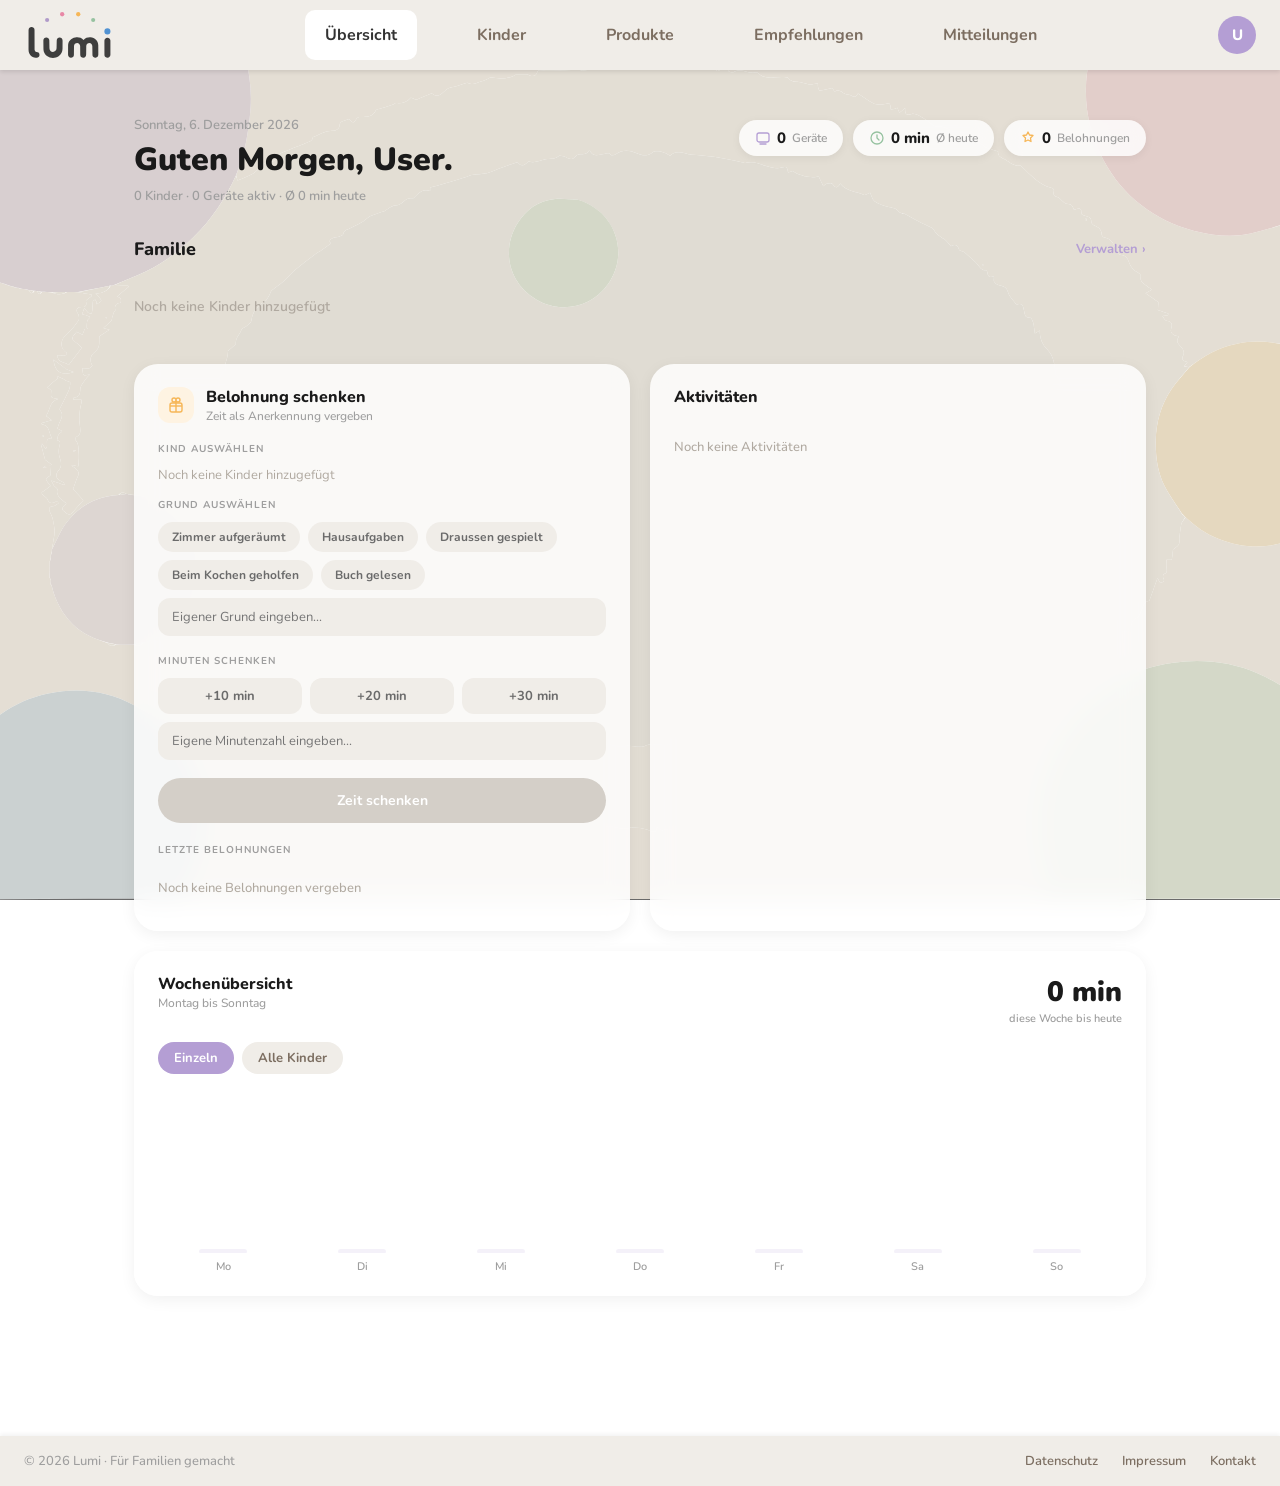
==== commit 8986b9dd: "icons besser, footer" ====
--- a/index.html
+++ b/index.html
@@ -9,20 +9,15 @@
 </head>
 <body>
   <nav>
-  <div class="logo">
-    <a href="index.html">
-      <img src="resources/assets/lumi_logo.svg" alt="Logo">
-    </a>
-  </div>
-
-  <div class="nav-links">
+    <div class="logo"><a href="index.html"><img src="resources/assets/lumi_logo.svg" alt="Logo"></a></div>
+    <div class="nav-links">
     <a href="index.html" data-i18n-nav="nav_uebersicht">Übersicht</a>
     <a href="kinder.html" data-i18n-nav="nav_kinder">Kinder</a>
     <a href="produkte.html" data-i18n-nav="nav_produkte">Produkte</a>
     <a href="empfehlungen.html" data-i18n-nav="nav_empfehlungen">Empfehlungen</a>
     <a href="mitteilungen.html" data-i18n-nav="nav_mitteilungen">Mitteilungen</a>
-  </div>
-</nav>
+    </div>
+  </nav>
 
   <div class="uebersicht-page">
     <div class="uebersicht-header">
@@ -123,8 +118,7 @@
   </div>
 
   <script src="js/nav.js"></script>
-  <script src="js/lumi-icons.js"></script>
-  <script src="js/lumi-icons.js"></script>
+  <script src="js/icons.js"></script>
   <script src="js/uebersicht.js"></script>
 </body>
 </html>
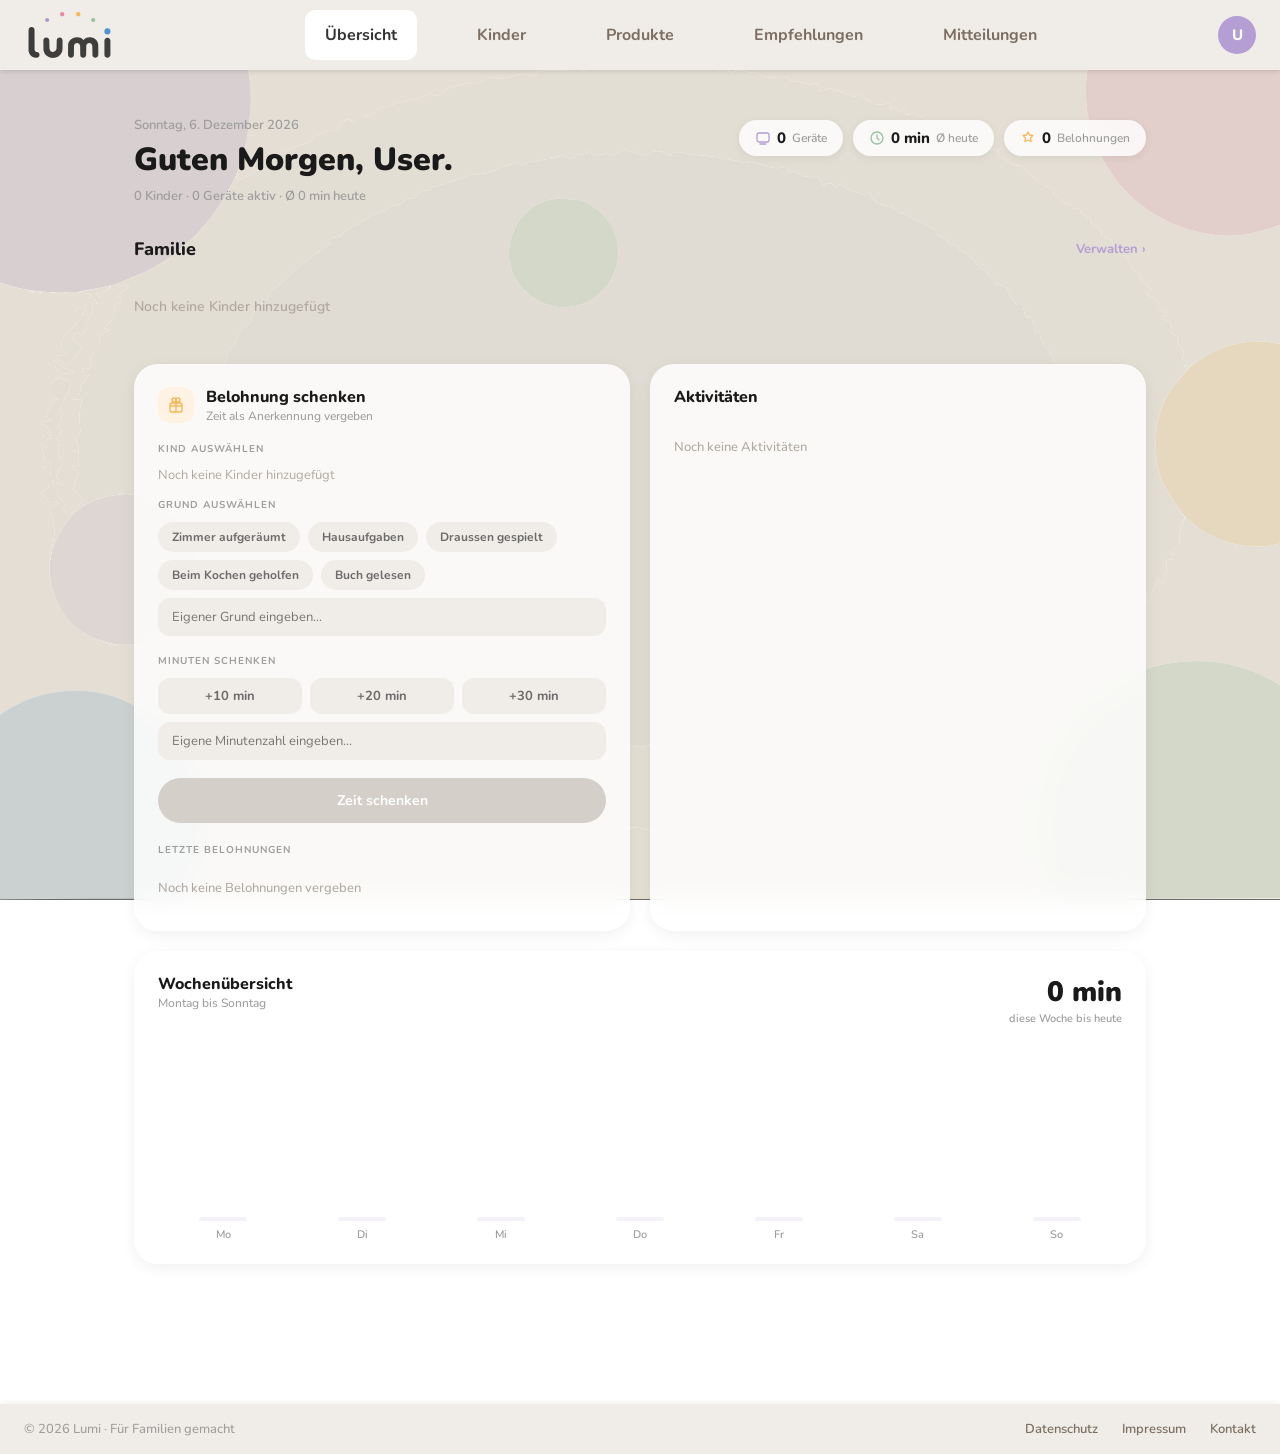
==== commit cde33906: "eltern icon erstellt" ====
--- a/index.html
+++ b/index.html
@@ -11,11 +11,11 @@
   <nav>
     <div class="logo"><a href="index.html"><img src="resources/assets/lumi_logo.svg" alt="Logo"></a></div>
     <div class="nav-links">
-    <a href="index.html" data-i18n-nav="nav_uebersicht">Übersicht</a>
-    <a href="kinder.html" data-i18n-nav="nav_kinder">Kinder</a>
-    <a href="produkte.html" data-i18n-nav="nav_produkte">Produkte</a>
-    <a href="empfehlungen.html" data-i18n-nav="nav_empfehlungen">Empfehlungen</a>
-    <a href="mitteilungen.html" data-i18n-nav="nav_mitteilungen">Mitteilungen</a>
+      <a href="index.html" data-i18n-nav="nav_uebersicht">Übersicht</a>
+      <a href="kinder.html" data-i18n-nav="nav_kinder">Kinder</a>
+      <a href="produkte.html" data-i18n-nav="nav_produkte">Produkte</a>
+      <a href="empfehlungen.html" data-i18n-nav="nav_empfehlungen">Empfehlungen</a>
+      <a href="mitteilungen.html" data-i18n-nav="nav_mitteilungen">Mitteilungen</a>
     </div>
   </nav>
 
@@ -109,9 +109,7 @@
         </div>
       </div>
       <div class="uebersicht-woche-tabs">
-        <button class="uebersicht-woche-tab active" id="tabEinzeln" onclick="setWocheTab('einzeln')" data-i18n="individual">Einzeln</button>
-        <button class="uebersicht-woche-tab" id="tabAlle" onclick="setWocheTab('alle')" data-i18n="allChildren">Alle Kinder</button>
-        <div class="uebersicht-woche-kinder-tabs" id="wocheKinderTabs"></div>
+        <div class="uebersicht-woche-kinder-tabs" id="wocheKinderTabs" style="display:flex;gap:8px;flex-wrap:wrap;"></div>
       </div>
       <div class="uebersicht-woche-chart" id="wocheChart"></div>
     </div>
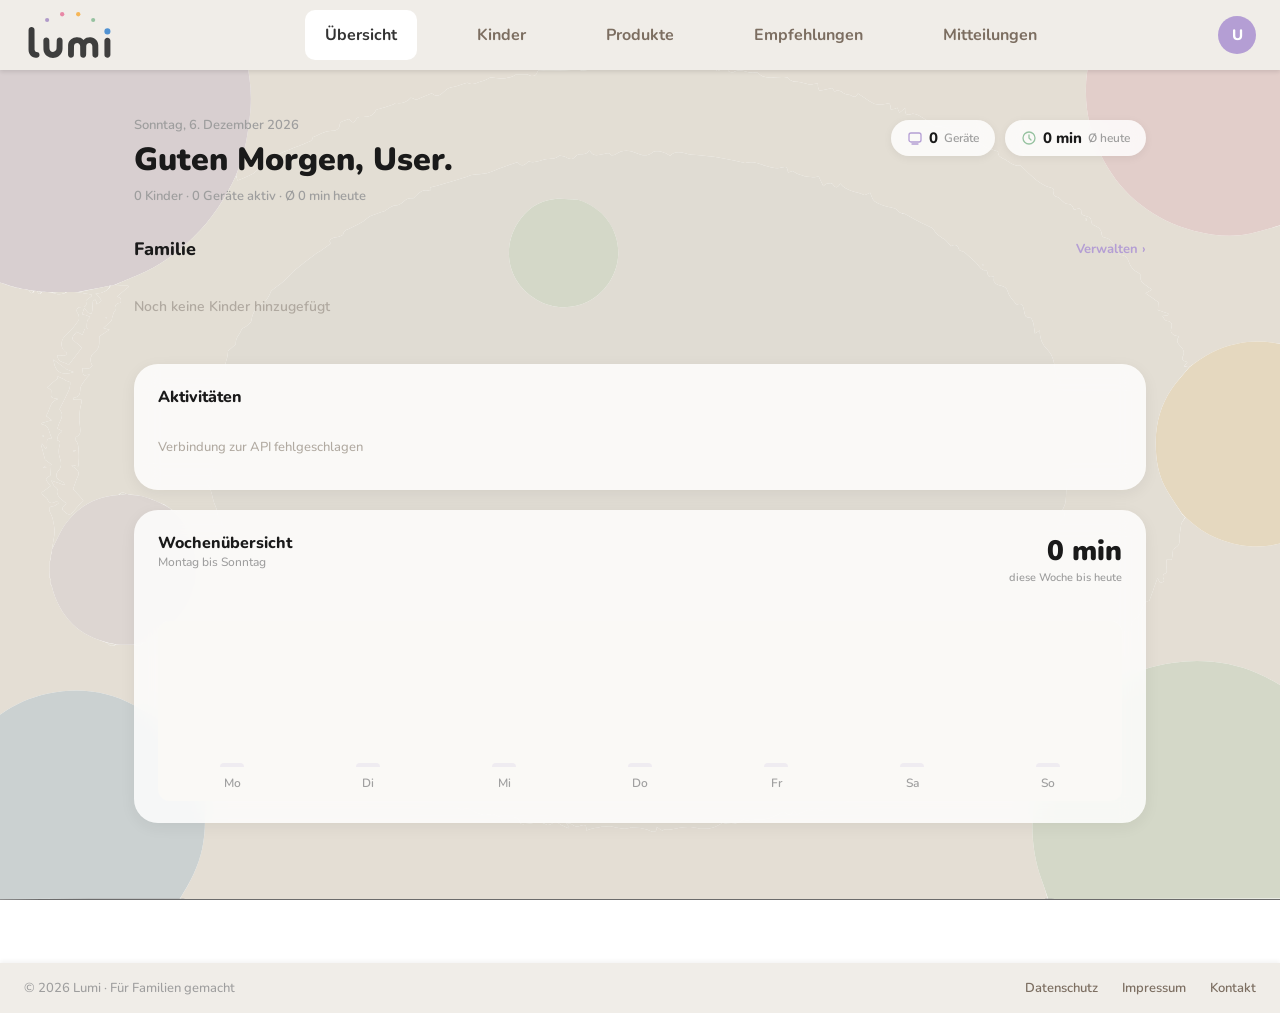
==== commit ebcd9138: "260522_Entfernung_Belohnungsystem Belohnungsystem gelöscht" ====
--- a/index.html
+++ b/index.html
@@ -37,11 +37,6 @@
           <span class="uebersicht-stat-val" id="statMinuten">0</span>
           <span class="uebersicht-stat-label" data-i18n="avgToday">Ø heute</span>
         </div>
-        <div class="uebersicht-stat-badge">
-          <svg width="16" height="16" viewBox="0 0 16 16" fill="none"><path d="M8 2l1.5 3 3.5.5-2.5 2.5.5 3.5L8 10l-3 1.5.5-3.5L3 5.5l3.5-.5z" stroke="#F6B657" stroke-width="1.3" stroke-linejoin="round"/></svg>
-          <span class="uebersicht-stat-val" id="statBelohnungen">0</span>
-          <span class="uebersicht-stat-label" data-i18n="rewards">Belohnungen</span>
-        </div>
       </div>
     </div>
 
@@ -56,39 +51,6 @@
     </div>
 
     <div class="uebersicht-two-col">
-      <div class="uebersicht-card uebersicht-belohnung">
-        <div class="uebersicht-card-header">
-          <div class="uebersicht-card-icon" style="background:#FEF3E2;">
-            <svg width="18" height="18" viewBox="0 0 18 18" fill="none"><rect x="3" y="7" width="12" height="9" rx="2" stroke="#F6B657" stroke-width="1.4"/><path d="M9 7V4a2 2 0 00-4 0 2 2 0 004 0zM9 7V4a2 2 0 014 0 2 2 0 01-4 0z" stroke="#F6B657" stroke-width="1.4" stroke-linecap="round"/><line x1="3" y1="10" x2="15" y2="10" stroke="#F6B657" stroke-width="1.4"/><line x1="9" y1="7" x2="9" y2="16" stroke="#F6B657" stroke-width="1.4"/></svg>
-          </div>
-          <div>
-            <div class="uebersicht-card-title" data-i18n="giveReward">Belohnung schenken</div>
-            <div class="uebersicht-card-subtitle" data-i18n="giveRewardSub">Zeit als Anerkennung vergeben</div>
-          </div>
-        </div>
-        <div class="uebersicht-bel-section-label" data-i18n="selectChild">KIND AUSWÄHLEN</div>
-        <div class="uebersicht-bel-children" id="belKinder"></div>
-        <div class="uebersicht-bel-section-label" data-i18n="selectReason">GRUND AUSWÄHLEN</div>
-        <div class="uebersicht-bel-reasons" id="belGruende">
-          <button class="uebersicht-bel-reason-btn" data-i18n="cleanRoom">Zimmer aufgeräumt</button>
-          <button class="uebersicht-bel-reason-btn" data-i18n="homework">Hausaufgaben</button>
-          <button class="uebersicht-bel-reason-btn" data-i18n="playedOutside">Draussen gespielt</button>
-          <button class="uebersicht-bel-reason-btn" data-i18n="helpedCooking">Beim Kochen geholfen</button>
-          <button class="uebersicht-bel-reason-btn" data-i18n="readBook">Buch gelesen</button>
-        </div>
-        <input class="uebersicht-bel-input" type="text" id="belEigenerGrund" placeholder="Eigener Grund eingeben..." data-i18n-placeholder="ownReason" autocomplete="off" />
-        <div class="uebersicht-bel-section-label" data-i18n="giveMinutes">MINUTEN SCHENKEN</div>
-        <div class="uebersicht-bel-minutes">
-          <button class="uebersicht-bel-min-btn" data-mins="10">+10 min</button>
-          <button class="uebersicht-bel-min-btn" data-mins="20">+20 min</button>
-          <button class="uebersicht-bel-min-btn" data-mins="30">+30 min</button>
-        </div>
-        <input class="uebersicht-bel-input" type="text" inputmode="numeric" pattern="[0-9]*" id="belEigeneMinuten" placeholder="Eigene Minutenzahl eingeben..." data-i18n-placeholder="ownMinutes" autocomplete="off" />
-        <button class="uebersicht-bel-submit" id="belSubmitBtn" disabled data-i18n="giveTime">Zeit schenken</button>
-        <div class="uebersicht-bel-section-label" style="margin-top:20px;" data-i18n="lastRewards">LETZTE BELOHNUNGEN</div>
-        <div id="belLetzteList" class="uebersicht-bel-letzte"></div>
-      </div>
-
       <div class="uebersicht-card uebersicht-aktivitaeten">
         <div class="uebersicht-card-header">
           <div class="uebersicht-card-title" data-i18n="activities">Aktivitäten</div>
--- a/css/style.css
+++ b/css/style.css
@@ -1661,643 +1661,463 @@
 }
 
 /* =============================================
-   ÜBERSICHT SEITE
+   ÜBERSICHT SEITE (BEREINIGT)
    ============================================= */
 
-.uebersicht-page {
-  max-width: 1060px;
-  margin: 0 auto;
-  padding: 36px 24px 60px;
-  width: 100%;
-}
-
-/* Header */
-.uebersicht-header {
-  display: flex;
-  align-items: flex-start;
-  justify-content: space-between;
-  margin-bottom: 32px;
-  gap: 20px;
-  flex-wrap: wrap;
-}
-
-.uebersicht-date {
-  font-size: 13px;
-  color: #9e9e9e;
-  font-weight: 600;
-  margin-bottom: 4px;
-}
-
-.uebersicht-greeting {
-  font-size: 32px;
-  font-weight: 900;
-  color: #1a1a1a;
-  margin-bottom: 6px;
-}
-
-.uebersicht-meta {
-  font-size: 13px;
-  color: #9e9e9e;
-  font-weight: 600;
-}
-
-.uebersicht-stats-row {
-  display: flex;
-  gap: 10px;
-  flex-wrap: wrap;
-  align-items: flex-start;
-  margin-top: 4px;
-}
-
-.uebersicht-stat-badge {
-  display: flex;
-  align-items: center;
-  gap: 6px;
-  background: rgba(255,255,255,0.82);
-  backdrop-filter: blur(10px);
-  border-radius: 50px;
-  padding: 8px 16px;
-  box-shadow: 0 2px 10px rgba(0,0,0,0.06);
-}
-
-.uebersicht-stat-val {
-  font-size: 15px;
-  font-weight: 800;
-  color: #1a1a1a;
-}
-
-.uebersicht-stat-label {
-  font-size: 12px;
-  color: #9e9e9e;
-  font-weight: 600;
-}
-
-/* Section */
-.uebersicht-section {
-  margin-bottom: 28px;
-}
-
-.uebersicht-section-header {
-  display: flex;
-  align-items: center;
-  justify-content: space-between;
-  margin-bottom: 16px;
-}
-
-.uebersicht-section-title {
-  font-size: 18px;
-  font-weight: 800;
-  color: #1a1a1a;
-}
-
-.uebersicht-section-link {
-  font-size: 13px;
-  font-weight: 700;
-  color: #b49ed4;
-  text-decoration: none;
-  transition: color 0.2s;
-}
-
-.uebersicht-section-link:hover {
-  color: #8a6bbf;
-}
-
-/* Kinder Grid */
-.uebersicht-kinder-grid {
-  display: grid;
-  grid-template-columns: repeat(auto-fill, minmax(240px, 1fr));
-  gap: 16px;
-}
-
-.uebersicht-empty {
-  font-size: 14px;
-  color: #b0a9a0;
-  font-weight: 600;
-  padding: 20px 0;
-}
-
-.ueb-kind-card {
-  background: rgba(255,255,255,0.82);
-  backdrop-filter: blur(12px);
-  -webkit-backdrop-filter: blur(12px);
-  border-radius: 20px;
-  padding: 18px 16px 16px;
-  box-shadow: 0 4px 16px rgba(0,0,0,0.06);
-  text-align: center;
-  position: relative;
-  transition: transform 0.2s, box-shadow 0.2s;
-  display: flex;
-  flex-direction: column;
-}
-
-.ueb-kind-card:hover {
-  transform: translateY(-3px);
-  box-shadow: 0 8px 24px rgba(0,0,0,0.09);
-}
-
-.ueb-streak {
-  position: absolute;
-  top: 10px;
-  left: 10px;
-  font-size: 11px;
-  font-weight: 700;
-  padding: 3px 8px;
-  border-radius: 50px;
-  display: flex;
-  align-items: center;
-  gap: 3px;
-}
-
-.ueb-kind-avatar {
-  width: 56px;
-  height: 56px;
-  border-radius: 50%;
-  display: flex;
-  align-items: center;
-  justify-content: center;
-  margin: 4px auto 8px;
-}
-
-.ueb-kind-avatar span {
-  font-size: 22px;
-  font-weight: 900;
-}
-
-.ueb-kind-name {
-  font-size: 16px;
-  font-weight: 800;
-  color: #1a1a1a;
-  margin-bottom: 2px;
-}
-
-.ueb-kind-age {
-  font-size: 12px;
-  color: #9e9e9e;
-  font-weight: 600;
-  margin-bottom: 12px;
-}
-
-.ueb-kind-stats {
-  text-align: left;
-  margin-bottom: 10px;
-}
-
-.ueb-stat-row {
-  display: flex;
-  justify-content: space-between;
-  font-size: 12px;
-  color: #6b6b6b;
-  font-weight: 600;
-  margin-bottom: 4px;
-}
-
-.ueb-progress-bar {
-  width: 100%;
-  height: 5px;
-  border-radius: 50px;
-  overflow: hidden;
-  margin-bottom: 8px;
-}
-
-.ueb-progress-fill {
-  height: 100%;
-  border-radius: 50px;
-  transition: width 0.4s ease;
-}
-
-/* Mini chart */
-.ueb-week-chart {
-  display: flex;
-  align-items: flex-end;
-  justify-content: space-between;
-  gap: 4px;
-  height: 60px;
-  margin-bottom: 10px;
-}
-
-.ueb-bar-col {
-  flex: 1;
-  display: flex;
-  flex-direction: column;
-  align-items: center;
-  justify-content: flex-end;
-  height: 100%;
-}
-
-.ueb-bar {
-  width: 100%;
-  max-width: 20px;
-  border-radius: 4px 4px 2px 2px;
-}
-
-.ueb-bar-label {
-  font-size: 9px;
-  color: #b0a9a0;
-  font-weight: 600;
-  margin-top: 3px;
-}
-
-.ueb-badges {
-  display: flex;
-  flex-wrap: wrap;
-  gap: 5px;
-  justify-content: center;
-  margin-top: 4px;
-}
-
-.ueb-badge {
-  font-size: 10px;
-  font-weight: 700;
-  padding: 3px 10px;
-  border-radius: 50px;
-}
-
-/* Zwei-Spalten Layout */
-.uebersicht-two-col {
-  display: grid;
-  grid-template-columns: 1fr 1fr;
-  gap: 20px;
-  margin-bottom: 20px;
-}
-
-/* Allgemeine Card */
-.uebersicht-card {
-  background: rgba(255,255,255,0.82);
-  backdrop-filter: blur(12px);
-  -webkit-backdrop-filter: blur(12px);
-  border-radius: 24px;
-  padding: 22px 24px;
-  box-shadow: 0 4px 16px rgba(0,0,0,0.06);
-}
-
-.uebersicht-card-header {
-  display: flex;
-  align-items: center;
-  gap: 12px;
-  margin-bottom: 18px;
-}
-
-.uebersicht-card-icon {
-  width: 36px;
-  height: 36px;
-  border-radius: 12px;
-  display: flex;
-  align-items: center;
-  justify-content: center;
-  flex-shrink: 0;
-}
-
-.uebersicht-card-title {
-  font-size: 16px;
-  font-weight: 800;
-  color: #1a1a1a;
-  flex: 1;
-}
-
-.uebersicht-card-subtitle {
-  font-size: 12px;
-  color: #9e9e9e;
-  font-weight: 500;
-}
-
-/* Belohnung */
-.uebersicht-bel-section-label {
-  font-size: 10px;
-  font-weight: 700;
-  letter-spacing: 0.1em;
-  color: #9e9e9e;
-  margin-bottom: 10px;
-  margin-top: 14px;
-}
-
-.uebersicht-bel-children {
-  display: flex;
-  gap: 12px;
-  flex-wrap: wrap;
-  margin-bottom: 4px;
-}
-
-.ueb-bel-child {
-  display: flex;
-  flex-direction: column;
-  align-items: center;
-  gap: 5px;
-  cursor: pointer;
-  font-size: 12px;
-  font-weight: 700;
-  color: #6b6b6b;
-  padding: 4px 6px;
-  border-radius: 12px;
-  transition: background 0.15s;
-}
-
-.ueb-bel-child.active {
-  background: rgba(0,0,0,0.05);
-  color: var(--c);
-}
-
-.ueb-bel-child-avatar {
-  width: 38px;
-  height: 38px;
-  border-radius: 50%;
-  display: flex;
-  align-items: center;
-  justify-content: center;
-  font-size: 15px;
-  font-weight: 900;
-}
-
-.uebersicht-bel-reasons {
-  display: flex;
-  flex-wrap: wrap;
-  gap: 8px;
-  margin-bottom: 8px;
-}
-
-.uebersicht-bel-reason-btn {
-  padding: 7px 14px;
-  border: none;
-  border-radius: 50px;
-  background: #f0ede8;
-  color: #6b6b6b;
-  font-family: 'Nunito', sans-serif;
-  font-size: 12px;
-  font-weight: 700;
-  cursor: pointer;
-  transition: background 0.15s, color 0.15s;
-}
-
-.uebersicht-bel-reason-btn.active,
-.uebersicht-bel-reason-btn:hover {
-  background: #F6B657;
-  color: #fff;
-}
-
-.uebersicht-bel-input {
-  width: 100%;
-  padding: 10px 14px;
-  border: none;
-  border-radius: 12px;
-  background: #f0ede8;
-  font-family: 'Nunito', sans-serif;
-  font-size: 13px;
-  color: #1a1a1a;
-  outline: none;
-  margin-bottom: 4px;
-  transition: background 0.2s, box-shadow 0.2s;
-}
-
-.uebersicht-bel-input:focus {
-  background: #e8e4de;
-  box-shadow: 0 0 0 3px rgba(180,158,212,0.2);
-}
-
-.uebersicht-bel-minutes {
-  display: flex;
-  gap: 8px;
-  margin-bottom: 8px;
-}
-
-.uebersicht-bel-min-btn {
-  flex: 1;
-  padding: 9px;
-  border: none;
-  border-radius: 12px;
-  background: #f0ede8;
-  color: #6b6b6b;
-  font-family: 'Nunito', sans-serif;
-  font-size: 13px;
-  font-weight: 700;
-  cursor: pointer;
-  transition: background 0.15s, color 0.15s;
-}
-
-.uebersicht-bel-min-btn.active,
-.uebersicht-bel-min-btn:hover {
-  background: #F6B657;
-  color: #fff;
-}
-
-.uebersicht-bel-submit {
-  width: 100%;
-  padding: 13px;
-  margin-top: 14px;
-  border: none;
-  border-radius: 50px;
-  background: #F6B657;
-  color: #fff;
-  font-family: 'Nunito', sans-serif;
-  font-size: 14px;
-  font-weight: 700;
-  cursor: pointer;
-  transition: background 0.2s, box-shadow 0.2s, transform 0.1s;
-  box-shadow: 0 4px 16px rgba(246,182,87,0.3);
-}
-
-.uebersicht-bel-submit:hover:not(:disabled) {
-  background: #e5a84d;
-  box-shadow: 0 6px 20px rgba(246,182,87,0.42);
-  transform: translateY(-1px);
-}
-
-.uebersicht-bel-submit:disabled {
-  background: #d4cfc8;
-  box-shadow: none;
-  cursor: not-allowed;
-}
-
-.ueb-bel-letzte-item {
-  display: flex;
-  align-items: center;
-  gap: 10px;
-  padding: 8px 0;
-  border-bottom: 1px solid #f5f2ee;
-}
-
-.ueb-bel-letzte-item:last-child { border-bottom: none; }
-
-.ueb-bel-letzte-avatar {
-  width: 30px;
-  height: 30px;
-  border-radius: 50%;
-  font-size: 13px;
-  font-weight: 900;
-  display: flex;
-  align-items: center;
-  justify-content: center;
-  flex-shrink: 0;
-}
-
-.ueb-bel-letzte-name {
-  font-size: 13px;
-  font-weight: 600;
-  color: #1a1a1a;
-}
-
-.ueb-bel-letzte-reason {
-  font-size: 11px;
-  color: #9e9e9e;
-  font-weight: 500;
-}
-
-/* Aktivitäten */
-.uebersicht-aktivitaeten {
-  display: flex;
-  flex-direction: column;
-}
-
-.uebersicht-aktivitaeten-list {
-  display: flex;
-  flex-direction: column;
-  gap: 4px;
-}
-
-.ueb-aktivitaet-item {
-  display: flex;
-  align-items: center;
-  gap: 12px;
-  padding: 10px 0;
-  border-bottom: 1px solid #f5f2ee;
-}
-
-.ueb-aktivitaet-item:last-child { border-bottom: none; }
-
-.ueb-aktivitaet-icon {
-  width: 36px;
-  height: 36px;
-  border-radius: 12px;
-  display: flex;
-  align-items: center;
-  justify-content: center;
-  flex-shrink: 0;
-}
-
-.ueb-aktivitaet-text {
-  font-size: 13px;
-  font-weight: 600;
-  color: #1a1a1a;
-}
-
-.ueb-aktivitaet-time {
-  font-size: 11px;
-  color: #b0a9a0;
-  font-weight: 500;
-}
-
-.ueb-empty-small {
-  font-size: 13px;
-  color: #b0a9a0;
-  padding: 12px 0;
-  font-weight: 500;
-}
-
-/* Wochenübersicht */
-.uebersicht-woche {
-  margin-bottom: 40px;
-}
-
-.uebersicht-woche-header {
-  display: flex;
-  justify-content: space-between;
-  align-items: flex-start;
-  margin-bottom: 16px;
-}
-
-.uebersicht-woche-right {
-  text-align: right;
-}
-
-.uebersicht-woche-total {
-  font-size: 28px;
-  font-weight: 900;
-  color: #1a1a1a;
-}
-
-.uebersicht-woche-label {
-  font-size: 11px;
-  color: #9e9e9e;
-  font-weight: 600;
-}
-
-.uebersicht-woche-tabs {
-  display: flex;
-  align-items: center;
-  gap: 8px;
-  flex-wrap: wrap;
-  margin-bottom: 20px;
-}
-
-.uebersicht-woche-tab {
-  padding: 7px 16px;
-  border: none;
-  border-radius: 50px;
-  font-family: 'Nunito', sans-serif;
-  font-size: 13px;
-  font-weight: 700;
-  cursor: pointer;
-  background: #f0ede8;
-  color: #7C6E61;
-  transition: background 0.2s, color 0.2s;
-}
-
-.uebersicht-woche-tab.active {
-  background: #b49ed4;
-  color: #fff;
-}
-
-.uebersicht-woche-tab--child.active {
-  background: inherit;
-}
-
-.uebersicht-woche-tab:hover:not(.active) {
-  background: #fff;
-}
-
-.uebersicht-woche-kinder-tabs {
-  display: flex;
-  gap: 8px;
-  flex-wrap: wrap;
-}
-
-.uebersicht-woche-chart {
-  display: flex;
-  align-items: flex-end;
-  justify-content: space-between;
-  gap: 8px;
-  height: 180px;
-  padding: 8px 0 0;
-}
-
-.ueb-woche-bar-col {
-  flex: 1;
-  display: flex;
-  flex-direction: column;
-  align-items: center;
-  justify-content: flex-end;
-  height: 100%;
-}
-
-.ueb-woche-bar-val {
-  font-size: 10px;
-  color: #9e9e9e;
-  font-weight: 700;
-  margin-bottom: 4px;
-  min-height: 14px;
-}
-
-.ueb-woche-bar {
-  width: 100%;
-  max-width: 48px;
-  border-radius: 8px 8px 4px 4px;
-  transition: height 0.3s ease;
-}
-
-.ueb-woche-bar-label {
-  font-size: 11px;
-  color: #9e9e9e;
-  font-weight: 600;
-  margin-top: 6px;
-}
+   .uebersicht-page {
+    max-width: 1060px;
+    margin: 0 auto;
+    padding: 36px 24px 60px;
+    width: 100%;
+  }
+  
+  /* Header */
+  .uebersicht-header {
+    display: flex;
+    align-items: flex-start;
+    justify-content: space-between;
+    margin-bottom: 32px;
+    gap: 20px;
+    flex-wrap: wrap;
+  }
+  
+  .uebersicht-date {
+    font-size: 13px;
+    color: #9e9e9e;
+    font-weight: 600;
+    margin-bottom: 4px;
+  }
+  
+  .uebersicht-greeting {
+    font-size: 32px;
+    font-weight: 900;
+    color: #1a1a1a;
+    margin-bottom: 6px;
+  }
+  
+  .uebersicht-meta {
+    font-size: 13px;
+    color: #9e9e9e;
+    font-weight: 600;
+  }
+  
+  .uebersicht-stats-row {
+    display: flex;
+    gap: 10px;
+    flex-wrap: wrap;
+    align-items: flex-start;
+    margin-top: 4px;
+  }
+  
+  .uebersicht-stat-badge {
+    display: flex;
+    align-items: center;
+    gap: 6px;
+    background: rgba(255,255,255,0.82);
+    backdrop-filter: blur(10px);
+    border-radius: 50px;
+    padding: 8px 16px;
+    box-shadow: 0 2px 10px rgba(0,0,0,0.06);
+  }
+  
+  .uebersicht-stat-val {
+    font-size: 15px;
+    font-weight: 800;
+    color: #1a1a1a;
+  }
+  
+  .uebersicht-stat-label {
+    font-size: 12px;
+    color: #9e9e9e;
+    font-weight: 600;
+  }
+  
+  /* Section */
+  .uebersicht-section {
+    margin-bottom: 28px;
+  }
+  
+  .uebersicht-section-header {
+    display: flex;
+    align-items: center;
+    justify-content: space-between;
+    margin-bottom: 16px;
+  }
+  
+  .uebersicht-section-title {
+    font-size: 18px;
+    font-weight: 800;
+    color: #1a1a1a;
+  }
+  
+  .uebersicht-section-link {
+    font-size: 13px;
+    font-weight: 700;
+    color: #b49ed4;
+   text-decoration: none;
+    transition: color 0.2s;
+  }
+  
+  .uebersicht-section-link:hover {
+    color: #8a6bbf;
+  }
+  
+  /* Kinder Grid */
+  .uebersicht-kinder-grid {
+    display: grid;
+    grid-template-columns: repeat(auto-fill, minmax(240px, 1fr));
+    gap: 16px;
+  }
+  
+  .uebersicht-empty {
+    font-size: 14px;
+    color: #b0a9a0;
+    font-weight: 600;
+    padding: 20px 0;
+  }
+  
+  .ueb-kind-card {
+    background: rgba(255,255,255,0.82);
+    backdrop-filter: blur(12px);
+    -webkit-backdrop-filter: blur(12px);
+    border-radius: 20px;
+    padding: 18px 16px 16px;
+    box-shadow: 0 4px 16px rgba(0,0,0,0.06);
+    text-align: center;
+    position: relative;
+    transition: transform 0.2s, box-shadow 0.2s;
+    display: flex;
+    flex-direction: column;
+  }
+  
+  .ueb-kind-card:hover {
+    transform: translateY(-3px);
+    box-shadow: 0 8px 24px rgba(0,0,0,0.09);
+  }
+  
+  .ueb-streak {
+    position: absolute;
+    top: 10px;
+    left: 10px;
+    font-size: 11px;
+    font-weight: 700;
+    padding: 3px 8px;
+    border-radius: 50px;
+    display: flex;
+    align-items: center;
+    gap: 3px;
+  }
+  
+  .ueb-kind-avatar {
+    width: 56px;
+    height: 56px;
+    border-radius: 50%;
+    display: flex;
+    align-items: center;
+    justify-content: center;
+    margin: 4px auto 8px;
+  }
+  
+  .ueb-kind-avatar span {
+    font-size: 22px;
+    font-weight: 900;
+  }
+  
+  .ueb-kind-name {
+    font-size: 16px;
+    font-weight: 800;
+    color: #1a1a1a;
+    margin-bottom: 2px;
+  }
+  
+  .ueb-kind-age {
+    font-size: 12px;
+    color: #9e9e9e;
+    font-weight: 600;
+    margin-bottom: 12px;
+  }
+  
+  .ueb-kind-stats {
+    text-align: left;
+    margin-bottom: 10px;
+  }
+  
+  .ueb-stat-row {
+    display: flex;
+    justify-content: space-between;
+    font-size: 12px;
+    color: #6b6b6b;
+    font-weight: 600;
+    margin-bottom: 4px;
+  }
+  
+  .ueb-progress-bar {
+    width: 100%;
+    height: 5px;
+    border-radius: 50px;
+    overflow: hidden;
+    margin-bottom: 8px;
+  }
+  
+  .ueb-progress-fill {
+    height: 100%;
+    border-radius: 50px;
+    transition: width 0.4s ease;
+  }
+  
+  /* Mini chart */
+  .ueb-week-chart {
+    display: flex;
+    align-items: flex-end;
+    justify-content: space-between;
+    gap: 4px;
+    height: 60px;
+    margin-bottom: 10px;
+  }
+  
+  .ueb-bar-col {
+    flex: 1;
+    display: flex;
+    flex-direction: column;
+    align-items: center;
+    justify-content: flex-end;
+    height: 100%;
+  }
+  
+  .ueb-bar {
+    width: 100%;
+    max-width: 20px;
+    border-radius: 4px 4px 2px 2px;
+  }
+  
+  .ueb-bar-label {
+    font-size: 9px;
+    color: #b0a9a0;
+    font-weight: 600;
+    margin-top: 3px;
+  }
+  
+  .ueb-badges {
+    display: flex;
+    flex-wrap: wrap;
+    gap: 5px;
+    justify-content: center;
+    margin-top: 4px;
+  }
+  
+  .ueb-badge {
+    font-size: 10px;
+    font-weight: 700;
+    padding: 3px 10px;
+    border-radius: 50px;
+  }
+  
+  /* Zwei-Spalten Layout angepasst auf 1 Spalte (volle Breite) */
+  .uebersicht-two-col {
+    display: grid;
+    grid-template-columns: 1fr; /* Auf volle Breite gestreckt */
+    gap: 20px;
+    margin-bottom: 20px;
+  }
+  
+  /* Allgemeine Card */
+  .uebersicht-card {
+    background: rgba(255,255,255,0.82);
+    backdrop-filter: blur(12px);
+    -webkit-backdrop-filter: blur(12px);
+    border-radius: 24px;
+    padding: 22px 24px;
+    box-shadow: 0 4px 16px rgba(0,0,0,0.06);
+  }
+  
+  .uebersicht-card-header {
+    display: flex;
+    align-items: center;
+    gap: 12px;
+    margin-bottom: 18px;
+  }
+  
+  .uebersicht-card-icon {
+    width: 36px;
+    height: 36px;
+    border-radius: 12px;
+    display: flex;
+    align-items: center;
+    justify-content: center;
+    flex-shrink: 0;
+  }
+  
+  .uebersicht-card-title {
+    font-size: 16px;
+    font-weight: 800;
+    color: #1a1a1a;
+    flex: 1;
+  }
+  
+  .uebersicht-card-subtitle {
+    font-size: 12px;
+    color: #9e9e9e;
+    font-weight: 500;
+  }
+  
+  /* Aktivitäten */
+  .uebersicht-aktivitaeten {
+    display: flex;
+    flex-direction: column;
+  }
+  
+  .uebersicht-aktivitaeten-list {
+    display: flex;
+    flex-direction: column;
+    gap: 4px;
+  }
+  
+  .ueb-aktivitaet-item {
+    display: flex;
+    align-items: center;
+    gap: 12px;
+    padding: 10px 0;
+    border-bottom: 1px solid #f5f2ee;
+  }
+  
+  .ueb-aktivitaet-item:last-child { border-bottom: none; }
+  
+  .ueb-aktivitaet-icon {
+    width: 36px;
+    height: 36px;
+    border-radius: 12px;
+    display: flex;
+    align-items: center;
+    justify-content: center;
+    flex-shrink: 0;
+  }
+  
+  .ueb-aktivitaet-text {
+    font-size: 13px;
+    font-weight: 600;
+    color: #1a1a1a;
+  }
+  
+  .ueb-aktivitaet-time {
+    font-size: 11px;
+    color: #b0a9a0;
+    font-weight: 500;
+  }
+  
+  .ueb-empty-small {
+    font-size: 13px;
+    color: #b0a9a0;
+    padding: 12px 0;
+    font-weight: 500;
+  }
+  
+  /* Wochenübersicht */
+  .uebersicht-woche {
+    margin-bottom: 40px;
+  }
+  
+  .uebersicht-woche-header {
+    display: flex;
+    justify-content: space-between;
+    align-items: flex-start;
+    margin-bottom: 16px;
+  }
+  
+  .uebersicht-woche-right {
+    text-align: right;
+  }
+  
+  .uebersicht-woche-total {
+    font-size: 28px;
+    font-weight: 900;
+    color: #1a1a1a;
+  }
+  
+  .uebersicht-woche-label {
+    font-size: 11px;
+    color: #9e9e9e;
+    font-weight: 600;
+  }
+  
+  .uebersicht-woche-tabs {
+    display: flex;
+    align-items: center;
+    gap: 8px;
+    flex-wrap: wrap;
+    margin-bottom: 20px;
+  }
+  
+  .uebersicht-woche-tab {
+    padding: 7px 16px;
+    border: none;
+    border-radius: 50px;
+    font-family: 'Nunito', sans-serif;
+    font-size: 13px;
+    font-weight: 700;
+    cursor: pointer;
+    background: #f0ede8;
+    color: #7C6E61;
+    transition: background 0.2s, color 0.2s;
+  }
+  
+  .uebersicht-woche-tab.active {
+    background: #b49ed4;
+    color: #fff;
+  }
+  
+  .uebersicht-woche-tab--child.active {
+    background: inherit;
+  }
+  
+  .uebersicht-woche-tab:hover:not(.active) {
+    background: #fff;
+  }
+  
+  .uebersicht-woche-kinder-tabs {
+    display: flex;
+    gap: 8px;
+    flex-wrap: wrap;
+  }
+  
+  .uebersicht-woche-chart {
+    display: flex;
+    align-items: flex-end;
+    justify-content: space-between;
+    gap: 8px;
+    height: 180px;
+    padding: 8px 0 0;
+  }
+  
+  .ueb-woche-bar-col {
+    flex: 1;
+    display: flex;
+    flex-direction: column;
+    align-items: center;
+    justify-content: flex-end;
+    height: 100%;
+  }
+  
+  .ueb-woche-bar-val {
+    font-size: 10px;
+    color: #9e9e9e;
+    font-weight: 700;
+    margin-bottom: 4px;
+    min-height: 14px;
+  }
+  
+  .ueb-woche-bar {
+    width: 100%;
+    max-width: 48px;
+    border-radius: 8px 8px 4px 4px;
+    transition: height 0.3s ease;
+  }
+  
+  .ueb-woche-bar-label {
+    font-size: 11px;
+    color: #9e9e9e;
+    font-weight: 600;
+    margin-top: 6px;
+  }
 
 /* =============================================
    ICON PICKER (Kinder Profilbilder)
@@ -2519,4 +2339,49 @@
   .lumi-footer-links {
     gap: 16px;
   }
+}
+
+/* ==========================================================================
+   LUMI ERWEITERUNG: Wochenübersicht CSS-Balken
+   ========================================================================== */
+
+   .uebersicht-woche-chart {
+    display: flex;
+    justify-content: space-between;
+    align-items: flex-end; /* WICHTIG: Richtet die Balken am Boden aus, damit sie nach oben wachsen */
+    height: 180px;
+    padding: 20px 10px 10px 10px;
+    background: #faf9f6;
+    border-radius: 12px;
+    margin-top: 15px;
+}
+
+.ueb-woche-bar-col {
+    display: flex;
+    flex-direction: column;
+    align-items: center;
+    justify-content: flex-end;
+    height: 100%;
+    flex: 1;
+}
+
+.ueb-woche-bar {
+    width: 24px;
+    border-radius: 6px 6px 0 0;
+    transition: height 0.4s cubic-bezier(0.4, 0, 0.2, 1); /* Sanfte Animation beim Laden */
+}
+
+.ueb-woche-bar-val {
+    font-size: 11px;
+    font-weight: 700;
+    color: #4a4a4a;
+    margin-bottom: 4px;
+    height: 15px;
+}
+
+.ueb-woche-bar-label {
+    font-size: 12px;
+    color: #a0a0a0;
+    margin-top: 8px;
+    font-weight: 600;
 }
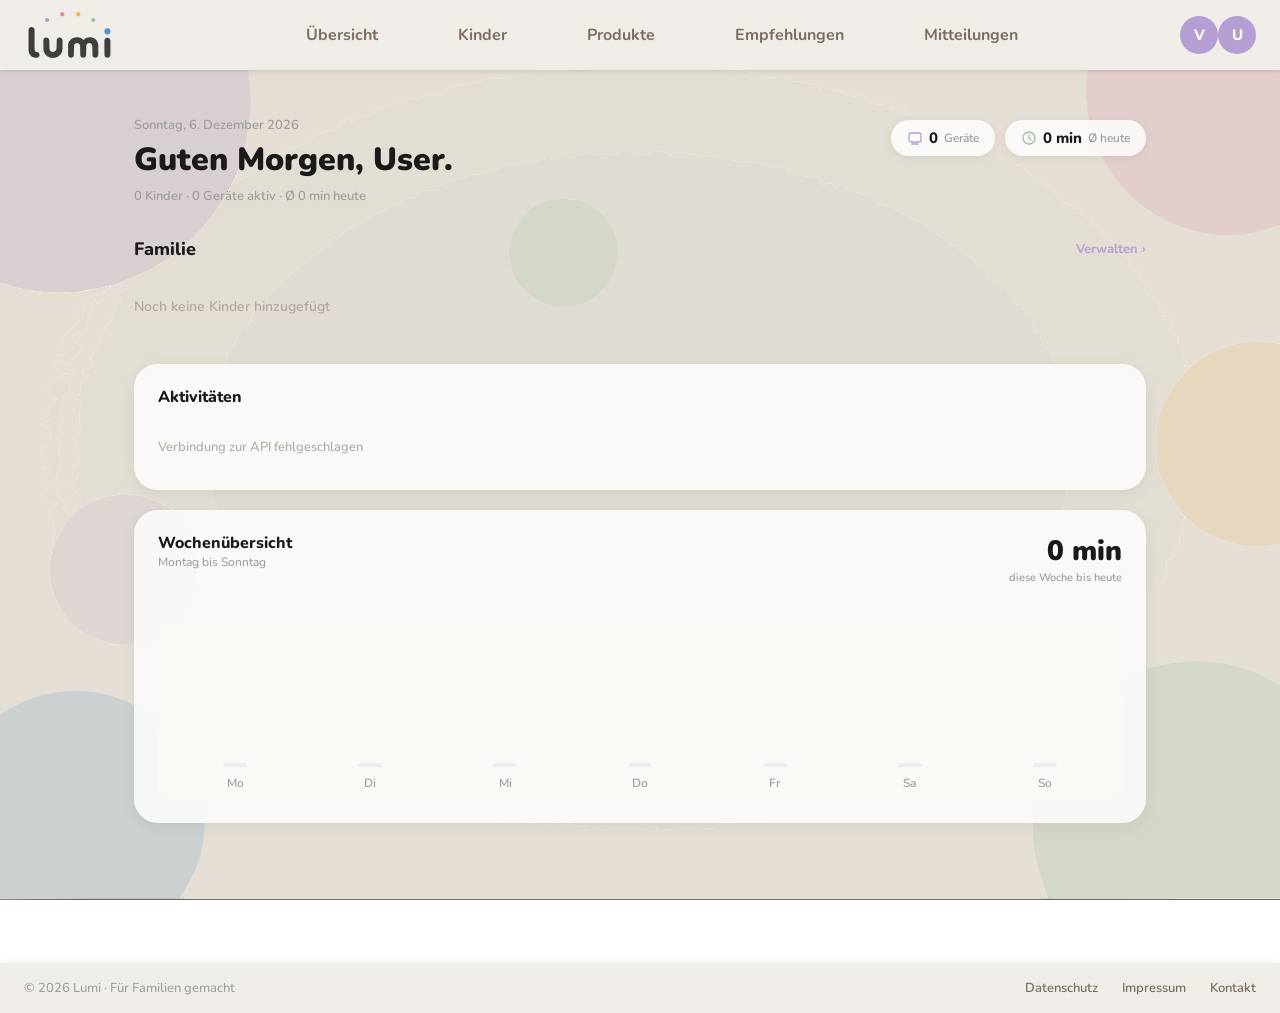
==== commit e82aeb89: "260522_Header_responsive Header als Burger-Menü für Handy Ansicht rrsponsive gemacht" ====
--- a/index.html
+++ b/index.html
@@ -9,7 +9,16 @@
 </head>
 <body>
   <nav>
-    <div class="logo"><a href="index.html"><img src="resources/assets/lumi_logo.svg" alt="Logo"></a></div>
+    <div class="logo">
+      <a href="index.html"><img src="resources/assets/lumi_logo.svg" alt="Logo"></a>
+    </div>
+  
+    <button class="burger-menu" aria-label="Menü öffnen" aria-expanded="false">
+      <span></span>
+      <span></span>
+      <span></span>
+    </button>
+  
     <div class="nav-links">
       <a href="index.html" data-i18n-nav="nav_uebersicht">Übersicht</a>
       <a href="kinder.html" data-i18n-nav="nav_kinder">Kinder</a>
@@ -17,6 +26,12 @@
       <a href="empfehlungen.html" data-i18n-nav="nav_empfehlungen">Empfehlungen</a>
       <a href="mitteilungen.html" data-i18n-nav="nav_mitteilungen">Mitteilungen</a>
     </div>
+  
+    <div class="nav-profile-wrap">
+      <button class="nav-profile-btn">
+        <div class="nav-profile-avatar">V</div>
+      </button>
+      </div>
   </nav>
 
   <div class="uebersicht-page">
--- a/css/style.css
+++ b/css/style.css
@@ -1,1677 +1,1722 @@
 /* =============================================
    Globale Basis
    ============================================= */
-* {
-  box-sizing: border-box;
-  margin: 0;
-  padding: 0;
-}
-
-body {
-  font-family: 'Nunito', sans-serif;
-  min-height: 100vh;
-  background-image: url('../resources/assets/Hintergrund.svg');
-  background-size: cover;
-  background-position: center;
-  background-repeat: no-repeat;
-  background-attachment: fixed;
-  padding-top: 80px;
-  display: flex;
-  flex-direction: column;
-}
-
-/* Push footer to bottom on short pages */
-.legal-page,
-.uebersicht-page,
-.kinder-page,
-.mitt-page-content,
-.empf-container,
-.shop-container {
-  flex: 1;
-}
-
-/* =============================================
-   Login Container
-   ============================================= */
-.login-container {
-  display: flex;
-  flex-direction: column;
-  align-items: center;
-  justify-content: center;
-  height: 100vh;
-  gap: 24px;
-  padding: 20px;
-}
-
-/* =============================================
-   Logo
-   ============================================= */
-.logo {
-  width: 120px;
-}
-
-.logo a {
-  padding: 0;
-  margin: 0;
-  background-color: transparent;
-  border-radius: 0;
-}
-
-.logo a:hover {
-  background-color: transparent;
-}
-
-/* =============================================
-   Login Card
-   ============================================= */
-.login-card {
-  background: rgba(255, 255, 255, 0.75);
-  backdrop-filter: blur(16px);
-  -webkit-backdrop-filter: blur(16px);
-  border-radius: 28px;
-  padding: 24px 36px;
-  width: 100%;
-  max-width: 420px;
-  box-shadow: 0 8px 32px rgba(0, 0, 0, 0.06);
-}
-
-/* =============================================
-   Header
-   ============================================= */
-.login-header {
-  margin-bottom: 16px;
-}
-
-.login-header h1 {
-  font-size: 28px;
-  font-weight: 800;
-  color: #1a1a1a;
-  margin-bottom: 6px;
-}
-
-/* =============================================
-   Formular
-   ============================================= */
-.form-group {
-  margin-bottom: 12px;
-}
-
-.form-group label {
-  display: block;
-  font-size: 11px;
-  font-weight: 700;
-  letter-spacing: 0.08em;
-  color: #6b6b6b;
-  margin-bottom: 8px;
-}
-
-.form-group input {
-  width: 100%;
-  padding: 12px 18px;
-  border: none;
-  border-radius: 16px;
-  background: #f0ede8;
-  font-family: 'Nunito', sans-serif;
-  font-size: 15px;
-  color: #1a1a1a;
-  outline: none;
-  transition: background 0.2s, box-shadow 0.2s;
-}
-
-.form-group input::placeholder {
-  color: #b0a9a0;
-}
-
-.form-group input:focus {
-  background: #e8e4de;
-  box-shadow: 0 0 0 3px rgba(167, 139, 210, 0.20);
-}
-
-/* =============================================
-   Passwort vergessen
-   ============================================= */
-.forgot-link {
-  display: block;
-  text-align: right;
-  margin-top: 10px;
-  font-size: 13px;
-  font-weight: 600;
-  color: #a78bd2;
-  text-decoration: none;
-}
-
-.forgot-link:hover {
-  color: #8a6bbf;
-}
-
-/* =============================================
-   Login Button
-   ============================================= */
-.btn-login {
-  width: 100%;
-  padding: 14px;
-  margin-top: 4px;
-  border: none;
-  border-radius: 50px;
-  background: #b49ed4;
-  color: #fff;
-  font-family: 'Nunito', sans-serif;
-  font-size: 16px;
-  font-weight: 700;
-  cursor: pointer;
-  transition: background 0.2s, transform 0.1s, box-shadow 0.2s;
-  box-shadow: 0 4px 20px rgba(167, 139, 210, 0.35);
-}
-
-.btn-login:hover {
-  background: #a38bc8;
-  box-shadow: 0 6px 24px rgba(167, 139, 210, 0.45);
-}
-
-.btn-login:active {
-  transform: scale(0.98);
-}
-
-/* =============================================
-   Registrieren Link
-   ============================================= */
-.register-text {
-  text-align: center;
-  margin-top: 24px;
-  font-size: 14px;
-  color: #9e9e9e;
-}
-
-.register-text a {
-  font-weight: 800;
-  color: #b49ed4;
-  text-decoration: none;
-}
-
-.register-text a:hover {
-  color: #8a6bbf;
-}
-
-/* =============================================
-   Header / Nav  –  FIX: overflow visible + stabile Höhe
-   ============================================= */
-nav {
-  display: flex;
-  align-items: center;
-  background-color: #f0ede8;
-  position: fixed;
-  top: 0;
-  left: 0;
-  width: 100%;
-  z-index: 999;
-  padding: 5px 24px;
-  box-sizing: border-box;
-  margin: 0;
-  box-shadow: 0 2px 4px rgba(0, 0, 0, 0.1);
-  overflow: visible;
-}
-
-.nav-links {
-  flex: 1;
-  display: flex;
-  justify-content: center;
-  align-items: center;
-  gap: 40px;
-}
-
-.nav-links a {
-  color: #7C6E61;
-  padding: 14px 20px;
-  text-decoration: none;
-  text-align: center;
-  transition: background-color 0.3s, color 0.3s;
-  font-weight: bold;
-  border-radius: 10px;
-  white-space: nowrap;
-}
-
-nav .logo {
-  flex-shrink: 0;
-}
-
-nav img {
-  height: 60px;
-  width: auto;
-  display: block;
-  flex-shrink: 0;
-}
-
-.nav-links a:hover,
-.nav-links a.active {
-  background-color: #ffffff;
-  color: #333;
-}
-
-/* =============================================
-   NAV PROFIL DROPDOWN  –  FIX: keine Nav-Aufblähung
-   ============================================= */
-.nav-profile-wrap {
-  position: relative;
-  margin-left: auto;
-  flex-shrink: 0;
-  align-self: center;
-}
-
-.nav-profile-btn {
-  background: none;
-  border: none;
-  cursor: pointer;
-  padding: 0;
-  display: flex;
-  align-items: center;
-}
-
-.nav-profile-avatar {
-  width: 38px;
-  height: 38px;
-  border-radius: 50%;
-  background: #b49ed4;
-  color: #fff;
-  font-size: 15px;
-  font-weight: 800;
-  display: flex;
-  align-items: center;
-  justify-content: center;
-  font-family: 'Nunito', sans-serif;
-  transition: transform 0.15s, box-shadow 0.15s;
-}
-
-.nav-profile-btn:hover .nav-profile-avatar {
-  transform: scale(1.07);
-  box-shadow: 0 4px 12px rgba(180, 158, 212, 0.4);
-}
-
-.nav-profile-dropdown {
-  display: none;
-  position: absolute;
-  top: calc(100% + 12px);
-  right: 0;
-  width: 240px;
-  background: #fff;
-  border-radius: 20px;
-  box-shadow: 0 12px 40px rgba(0,0,0,0.13);
-  padding: 8px;
-  z-index: 1100;
-  animation: dropdownIn 0.18s ease;
-}
-
-.nav-profile-dropdown.active {
-  display: block;
-}
-
-@keyframes dropdownIn {
-  from { opacity: 0; transform: translateY(-8px) scale(0.97); }
-  to   { opacity: 1; transform: translateY(0) scale(1); }
-}
-
-.nav-profile-info {
-  display: flex;
-  align-items: center;
-  gap: 12px;
-  padding: 10px 12px 14px;
-}
-
-.nav-profile-avatar-lg {
-  width: 42px;
-  height: 42px;
-  border-radius: 50%;
-  background: #b49ed4;
-  color: #fff;
-  font-size: 17px;
-  font-weight: 800;
-  display: flex;
-  align-items: center;
-  justify-content: center;
-  font-family: 'Nunito', sans-serif;
-  flex-shrink: 0;
-}
-
-.nav-profile-name {
-  font-size: 14px;
-  font-weight: 800;
-  color: #1a1a1a;
-}
-
-.nav-profile-email {
-  font-size: 12px;
-  color: #9e9e9e;
-  font-weight: 500;
-}
-
-.nav-profile-divider {
-  height: 1px;
-  background: #f0ede8;
-  margin: 4px 0;
-}
-
-.nav-profile-item {
-  display: flex;
-  align-items: center;
-  gap: 10px;
-  width: 100%;
-  padding: 10px 12px;
-  border: none;
-  background: none;
-  font-family: 'Nunito', sans-serif;
-  font-size: 14px;
-  font-weight: 600;
-  color: #4a4a4a;
-  cursor: pointer;
-  border-radius: 12px;
-  text-align: left;
-  transition: background 0.15s;
-}
-
-.nav-profile-item:hover {
-  background: #f5f2ee;
-}
-
-.nav-profile-item--logout {
-  color: #e05260;
-}
-
-.nav-profile-item--logout:hover {
-  background: #fef2f4;
-}
-
-.nav-profile-item--lang {
-  cursor: default;
-}
-
-.nav-lang-toggle {
-  margin-left: auto;
-  display: flex;
-  gap: 4px;
-}
-
-.nav-lang-btn {
-  padding: 4px 10px;
-  border: none;
-  border-radius: 8px;
-  font-family: 'Nunito', sans-serif;
-  font-size: 12px;
-  font-weight: 700;
-  cursor: pointer;
-  background: #f0ede8;
-  color: #7C6E61;
-  transition: background 0.15s, color 0.15s;
-}
-
-.nav-lang-btn.active {
-  background: #b49ed4;
-  color: #fff;
-}
-
-/* =============================================
-   PRODUKTE SEITE
-   ============================================= */
-
-/* Hero Banner */
-.shop-hero {
-  width: 100%;
-  height: 220px;
-  background-image: url('../resources/assets/lumi_hintergrundbild.png');
-  background-size: cover;
-  background-position: center 35%;
-  border-radius: 0;
-  position: relative;
-  overflow: hidden;
-  margin-top: 0;
-}
-
-body.produkte-page {
-  padding-top: 0;
-}
-
-body.produkte-page .shop-hero {
-  margin-top: 72px;
-  height: 320px;
-}
-
-.shop-hero-overlay {
-  position: absolute;
-  inset: 0;
-  background: linear-gradient(135deg, rgba(255,255,255,0.55) 0%, rgba(255,255,255,0.15) 100%);
-  backdrop-filter: blur(2px);
-  display: flex;
-  flex-direction: column;
-  justify-content: center;
-  padding: 0 48px;
-}
-
-.shop-hero-label {
-  font-size: 11px;
-  font-weight: 700;
-  letter-spacing: 0.12em;
-  color: #b49ed4;
-  text-transform: uppercase;
-  margin-bottom: 8px;
-}
-
-.shop-hero-title {
-  font-size: 32px;
-  font-weight: 900;
-  color: #1a1a1a;
-  line-height: 1.15;
-  margin-bottom: 6px;
-}
-
-.shop-hero-subtitle {
-  font-size: 15px;
-  color: #6b6b6b;
-  font-weight: 500;
-}
-
-/* Grid Container */
-.shop-container {
-  display: grid;
-  grid-template-columns: repeat(2, 1fr);
-  gap: 24px;
-  max-width: 960px;
-  margin: 36px auto 60px;
-  padding: 0 24px;
-  width: 100%;
-}
-
-/* Produkt Card */
-.produkt-card {
-  background: rgba(255, 255, 255, 0.82);
-  backdrop-filter: blur(12px);
-  -webkit-backdrop-filter: blur(12px);
-  border-radius: 24px;
-  overflow: hidden;
-  box-shadow: 0 4px 20px rgba(0,0,0,0.07);
-  position: relative;
-  transition: transform 0.2s, box-shadow 0.2s;
-}
-
-.produkt-card:hover {
-  transform: translateY(-4px);
-  box-shadow: 0 10px 32px rgba(0,0,0,0.11);
-}
-
-.produkt-badge {
-  position: absolute;
-  top: 14px;
-  left: 14px;
-  background: #b49ed4;
-  color: #fff;
-  font-size: 11px;
-  font-weight: 700;
-  letter-spacing: 0.06em;
-  padding: 4px 12px;
-  border-radius: 50px;
-  z-index: 2;
-}
-
-.produkt-img-wrap {
-  width: 100%;
-  height: 220px;
-  background: #f5f2ee;
-  overflow: hidden;
-  position: relative;
-}
-
-.produkt-img {
-  width: 100%;
-  height: 100%;
-  object-fit: cover;
-  display: block;
-  transition: transform 0.3s ease;
-}
-
-.produkt-card:hover .produkt-img {
-  transform: scale(1.03);
-}
-
-.produkt-label-tag {
-  background: #b49ed4;
-  color: #fff;
-  font-size: 12px;
-  font-weight: 700;
-  padding: 6px 16px;
-  letter-spacing: 0.04em;
-}
-
-.produkt-info {
-  padding: 18px 20px 20px;
-}
-
-.produkt-name {
-  font-size: 18px;
-  font-weight: 800;
-  color: #1a1a1a;
-  margin-bottom: 4px;
-}
-
-.produkt-desc {
-  font-size: 13px;
-  color: #6b6b6b;
-  margin-bottom: 16px;
-  font-weight: 500;
-  line-height: 1.6;
-}
-
-.produkt-tags {
-  display: flex;
-  flex-wrap: wrap;
-  gap: 6px;
-  margin-bottom: 14px;
-}
-
-.tag {
-  background: #f0ede8;
-  color: #6b6b6b;
-  font-size: 11px;
-  font-weight: 700;
-  padding: 4px 10px;
-  border-radius: 50px;
-  letter-spacing: 0.03em;
-}
-
-.produkt-footer {
-  display: flex;
-  align-items: center;
-  justify-content: space-between;
-  margin-bottom: 14px;
-}
-
-.produkt-preis {
-  font-size: 20px;
-  font-weight: 900;
-  color: #1a1a1a;
-}
-
-.produkt-verfuegbar {
-  font-size: 12px;
-  font-weight: 600;
-  color: #7ec99a;
-  background: #edf8f2;
-  padding: 3px 10px;
-  border-radius: 50px;
-}
-
-.btn-kaufen {
-  width: 100%;
-  padding: 14px;
-  border: none;
-  border-radius: 50px;
-  background: #b49ed4;
-  color: #fff;
-  font-family: 'Nunito', sans-serif;
-  font-size: 15px;
-  font-weight: 700;
-  cursor: pointer;
-  transition: background 0.2s, transform 0.1s, box-shadow 0.2s;
-  box-shadow: 0 4px 16px rgba(167, 139, 210, 0.3);
-}
-
-.btn-kaufen:hover {
-  background: #a38bc8;
-  box-shadow: 0 6px 20px rgba(167, 139, 210, 0.42);
-}
-
-.btn-kaufen:active {
-  transform: scale(0.98);
-}
-
-/* =============================================
-   EMPFEHLUNGEN SEITE
-   ============================================= */
-
-.empf-container {
-  max-width: 720px;
-  margin: 0 auto;
-  padding: 40px 24px 60px;
-  width: 100%;
-}
-
-/* Header */
-.empf-title {
-  font-size: 28px;
-  font-weight: 900;
-  color: #1a1a1a;
-  margin-bottom: 8px;
-  line-height: 1.2;
-}
-
-.empf-subtitle {
-  font-size: 14px;
-  color: #6b6b6b;
-  font-weight: 500;
-  line-height: 1.6;
-  margin-bottom: 24px;
-}
-
-/* Hinweis */
-.empf-hinweis {
-  display: flex;
-  align-items: flex-start;
-  gap: 10px;
-  background: rgba(255, 255, 255, 0.75);
-  backdrop-filter: blur(12px);
-  -webkit-backdrop-filter: blur(12px);
-  border-radius: 14px;
-  padding: 14px 18px;
-  font-size: 13px;
-  color: #6b6b6b;
-  line-height: 1.6;
-  margin-bottom: 28px;
-  border-left: 3px solid #b49ed4;
-}
-
-.empf-hinweis-icon {
-  flex-shrink: 0;
-  margin-top: 1px;
-}
-
-.empf-hinweis strong {
-  color: #b49ed4;
-  font-weight: 700;
-}
-
-.empf-hinweis a {
-  color: #b49ed4;
-  text-decoration: none;
-  font-weight: 700;
-}
-
-.empf-hinweis a:hover {
-  text-decoration: underline;
-}
-
-/* Karten Liste */
-.empf-list-wrap {
-  display: flex;
-  flex-direction: column;
-  gap: 14px;
-  margin-bottom: 36px;
-}
-
-/* Karte */
-.empf-card {
-  background: rgba(255, 255, 255, 0.82);
-  backdrop-filter: blur(12px);
-  -webkit-backdrop-filter: blur(12px);
-  border-radius: 20px;
-  padding: 18px 22px 16px;
-  box-shadow: 0 4px 16px rgba(0,0,0,0.06);
-  transition: transform 0.2s, box-shadow 0.2s;
-}
-
-.empf-card:hover {
-  transform: translateY(-2px);
-  box-shadow: 0 8px 24px rgba(0,0,0,0.09);
-}
-
-/* Farb-Varianten für Karten */
-.empf-card--pink   { border-left: 4px solid #E888A6; }
-.empf-card--orange { border-left: 4px solid #F6B657; }
-.empf-card--green  { border-left: 4px solid #96C2A0; }
-.empf-card--blue   { border-left: 4px solid #5192D2; }
-.empf-card--purple { border-left: 4px solid #B09AC9; }
-
-/* Karten Top-Zeile */
-.empf-card-top {
-  display: flex;
-  align-items: center;
-  gap: 10px;
-  margin-bottom: 10px;
-}
-
-.empf-age-label {
-  font-size: 11px;
-  font-weight: 700;
-  letter-spacing: 0.1em;
-  text-transform: uppercase;
-}
-
-/* Farb-Varianten für Age Labels */
-.empf-age-label--pink   { color: #E888A6; }
-.empf-age-label--orange { color: #F6B657; }
-.empf-age-label--green  { color: #96C2A0; }
-.empf-age-label--blue   { color: #5192D2; }
-.empf-age-label--purple { color: #B09AC9; }
-
-.empf-minbadge {
-  margin-left: auto;
-  font-size: 11px;
-  font-weight: 700;
-  padding: 3px 10px;
-  border-radius: 50px;
-}
-
-/* Farb-Varianten für Badges */
-.empf-minbadge--orange { background: #FEF3E2; color: #F6B657; }
-.empf-minbadge--green  { background: #EDF6EF; color: #96C2A0; }
-.empf-minbadge--blue   { background: #EAF2FB; color: #5192D2; }
-
-/* Karten Body */
-.empf-card-title {
-  font-size: 16px;
-  font-weight: 800;
-  color: #1a1a1a;
-  margin-bottom: 10px;
-}
-
-.empf-list {
-  list-style: none;
-  padding: 0;
-  margin-bottom: 12px;
-}
-
-.empf-list li {
-  font-size: 13px;
-  color: #4a4a4a;
-  line-height: 1.6;
-  padding: 2px 0 2px 16px;
-  position: relative;
-}
-
-.empf-list li::before {
-  content: '*';
-  position: absolute;
-  left: 0;
-  color: #b49ed4;
-  font-weight: 900;
-  font-size: 14px;
-  line-height: 1.5;
-}
-
-.empf-quelle {
-  font-size: 11px;
-  color: #b0a9a0;
-  display: block;
-  margin-top: 4px;
-}
-
-/* Tipps */
-.empf-tipps {
-  background: transparent;
-  padding: 0;
-  margin-bottom: 24px;
-}
-
-.empf-tipps-title {
-  font-size: 20px;
-  font-weight: 800;
-  color: #1a1a1a;
-  margin-bottom: 4px;
-}
-
-.empf-tipps-subtitle {
-  font-size: 13px;
-  color: #9e9e9e;
-  margin-bottom: 20px;
-  font-weight: 500;
-}
-
-.empf-tipps-grid {
-  display: grid;
-  grid-template-columns: repeat(2, 1fr);
-  gap: 18px;
-}
-
-.empf-tipp-card {
-  display: flex;
-  align-items: flex-start;
-  gap: 12px;
-  background: rgba(255, 255, 255, 0.82);
-  backdrop-filter: blur(12px);
-  -webkit-backdrop-filter: blur(12px);
-  border-radius: 20px;
-  padding: 18px 20px;
-  box-shadow: 0 4px 16px rgba(0, 0, 0, 0.06);
-  transition: transform 0.2s, box-shadow 0.2s;
-}
-
-.empf-tipp-card:hover {
-  transform: translateY(-2px);
-  box-shadow: 0 8px 24px rgba(0, 0, 0, 0.09);
-}
-
-.empf-tipp-icon {
-  width: 38px;
-  height: 38px;
-  border-radius: 12px;
-  display: flex;
-  align-items: center;
-  justify-content: center;
-  flex-shrink: 0;
-}
-
-.empf-tipp-icon--pink   { background: #FDEEF2; }
-.empf-tipp-icon--blue   { background: #EAF2FB; }
-.empf-tipp-icon--green  { background: #EDF6EF; }
-.empf-tipp-icon--purple { background: #F3F0F8; }
-
-.empf-tipp-name {
-  font-size: 13px;
-  font-weight: 800;
-  color: #1a1a1a;
-  margin-bottom: 4px;
-}
-
-.empf-tipp-text {
-  font-size: 12px;
-  color: #6b6b6b;
-  line-height: 1.6;
-  font-weight: 500;
-}
-
-/* Footer */
-.empf-footer-quelle {
-  font-size: 11px;
-  color: #b0a9a0;
-  text-align: center;
-  line-height: 1.8;
-}
-
-.empf-footer-icon {
-  display: inline;
-  vertical-align: middle;
-  margin-right: 4px;
-}
-
-.empf-footer-quelle a {
-  color: #b49ed4;
-  text-decoration: none;
-  font-weight: 600;
-}
-
-.empf-footer-quelle a:hover {
-  text-decoration: underline;
-}
-
-/* =============================================
-   MITTEILUNGEN SEITE
-   ============================================= */
-
-.mitt-page-content {
-  max-width: 680px;
-  margin: 0 auto;
-  padding: 40px 20px 60px;
-  width: 100%;
-}
-
-.mitt-top-bar {
-  display: flex;
-  align-items: center;
-  justify-content: space-between;
-  margin-bottom: 24px;
-}
-
-.mitt-page-title {
-  font-size: 28px;
-  font-weight: 800;
-  color: #1a1a1a;
-}
-
-.mitt-mark-all-btn {
-  background: none;
-  border: none;
-  font-family: 'Nunito', sans-serif;
-  font-size: 13px;
-  font-weight: 700;
-  color: #b49ed4;
-  cursor: pointer;
-  padding: 0;
-  transition: color 0.2s;
-}
-
-.mitt-mark-all-btn:hover {
-  color: #8a6bbf;
-}
-
-/* Filter Tabs */
-.mitt-filter-tabs {
-  display: flex;
-  gap: 10px;
-  margin-bottom: 24px;
-}
-
-.mitt-filter-tab {
-  padding: 8px 18px;
-  border-radius: 50px;
-  border: none;
-  font-family: 'Nunito', sans-serif;
-  font-size: 14px;
-  font-weight: 700;
-  cursor: pointer;
-  transition: background 0.2s, color 0.2s;
-  background: rgba(255, 255, 255, 0.6);
-  color: #7C6E61;
-}
-
-.mitt-filter-tab.active {
-  background: #b49ed4;
-  color: #fff;
-}
-
-.mitt-filter-tab:hover:not(.active) {
-  background: #fff;
-}
-
-/* Notification List */
-.mitt-notification-list {
-  display: flex;
-  flex-direction: column;
-  gap: 12px;
-}
-
-/* Notification Card */
-.mitt-notification-card {
-  background: rgba(255, 255, 255, 0.82);
-  backdrop-filter: blur(12px);
-  -webkit-backdrop-filter: blur(12px);
-  border-radius: 20px;
-  padding: 18px 20px;
-  display: flex;
-  align-items: flex-start;
-  gap: 16px;
-  box-shadow: 0 2px 12px rgba(0, 0, 0, 0.05);
-  transition: transform 0.15s, box-shadow 0.15s;
-  cursor: pointer;
-  position: relative;
-}
-
-.mitt-notification-card:hover {
-  transform: translateY(-2px);
-  box-shadow: 0 6px 20px rgba(0, 0, 0, 0.08);
-}
-
-/* Ungelesen-Punkt */
-.mitt-notification-card.unread::after {
-  content: '';
-  position: absolute;
-  top: 20px;
-  right: 20px;
-  width: 9px;
-  height: 9px;
-  border-radius: 50%;
-  background: #e8829a;
-}
-
-/* Notification Icon */
-.mitt-notif-icon {
-  width: 44px;
-  height: 44px;
-  border-radius: 14px;
-  display: flex;
-  align-items: center;
-  justify-content: center;
-  flex-shrink: 0;
-}
-
-.mitt-notif-icon--pink   { background: #FDEEF2; }
-.mitt-notif-icon--orange { background: #FEF3E2; }
-.mitt-notif-icon--green  { background: #EDF6EF; }
-.mitt-notif-icon--blue   { background: #EAF2FB; }
-.mitt-notif-icon--purple { background: #F3F0F8; }
-
-/* Notification Body */
-.mitt-notif-body {
-  flex: 1;
-  min-width: 0;
-}
-
-.mitt-notif-title {
-  font-size: 15px;
-  font-weight: 700;
-  color: #1a1a1a;
-  margin-bottom: 3px;
-}
-
-.mitt-notif-desc {
-  font-size: 13px;
-  color: #7C6E61;
-  margin-bottom: 5px;
-  line-height: 1.4;
-}
-
-.mitt-notif-time {
-  font-size: 12px;
-  color: #b0a9a0;
-  font-weight: 600;
-}
-
-/* Empty State */
-.mitt-empty-state {
-  text-align: center;
-  padding: 60px 20px;
-  color: #b0a9a0;
-  display: none;
-}
-
-.mitt-empty-icon {
-  margin-bottom: 16px;
-}
-
-.mitt-empty-state p {
-  font-size: 15px;
-  font-weight: 600;
-}
-
-/* =============================================
-   KINDER SEITE
-   ============================================= */
-
-.kinder-page {
-  max-width: 1060px;
-  margin: 0 auto;
-  padding: 40px 24px 60px;
-  width: 100%;
-}
-
-.kinder-header {
-  display: flex;
-  align-items: center;
-  justify-content: space-between;
-  margin-bottom: 28px;
-}
-
-.kinder-title {
-  font-size: 28px;
-  font-weight: 900;
-  color: #1a1a1a;
-  margin-bottom: 4px;
-}
-
-.kinder-subtitle {
-  font-size: 14px;
-  color: #9e9e9e;
-  font-weight: 600;
-}
-
-.kinder-add-btn {
-  display: flex;
-  align-items: center;
-  gap: 8px;
-  padding: 12px 22px;
-  border: none;
-  border-radius: 50px;
-  background: #b49ed4;
-  color: #fff;
-  font-family: 'Nunito', sans-serif;
-  font-size: 14px;
-  font-weight: 700;
-  cursor: pointer;
-  transition: background 0.2s, box-shadow 0.2s;
-  box-shadow: 0 4px 16px rgba(167, 139, 210, 0.3);
-}
-
-.kinder-add-btn:hover {
-  background: #a38bc8;
-  box-shadow: 0 6px 20px rgba(167, 139, 210, 0.42);
-}
-
-/* Card Grid */
-.kinder-grid {
-  display: grid;
-  grid-template-columns: repeat(auto-fill, minmax(280px, 1fr));
-  gap: 24px;
-}
-
-/* Card */
-.kinder-card {
-  background: rgba(255, 255, 255, 0.82);
-  backdrop-filter: blur(12px);
-  -webkit-backdrop-filter: blur(12px);
-  border-radius: 24px;
-  padding: 24px 22px 20px;
-  box-shadow: 0 4px 20px rgba(0, 0, 0, 0.06);
-  position: relative;
-  text-align: center;
-  transition: transform 0.2s, box-shadow 0.2s;
-  display: flex;
-  flex-direction: column;
-}
-
-.kinder-card:hover {
-  transform: translateY(-3px);
-  box-shadow: 0 8px 28px rgba(0, 0, 0, 0.09);
-}
-
-/* Streak badge (top-left) */
-.kinder-streak {
-  position: absolute;
-  top: 14px;
-  left: 14px;
-  display: flex;
-  align-items: center;
-  gap: 4px;
-  font-size: 12px;
-  font-weight: 700;
-  padding: 4px 10px;
-  border-radius: 50px;
-}
-
-/* Color change button (top-right) */
-.kinder-color-change-btn {
-  position: absolute;
-  top: 14px;
-  right: 14px;
-  width: 32px;
-  height: 32px;
-  border-radius: 50%;
-  border: none;
-  cursor: pointer;
-  display: flex;
-  align-items: center;
-  justify-content: center;
-  transition: transform 0.15s;
-}
-
-.kinder-color-change-btn:hover {
-  transform: scale(1.1);
-}
-
-/* Avatar */
-.kinder-avatar {
-  width: 72px;
-  height: 72px;
-  border-radius: 50%;
-  display: flex;
-  align-items: center;
-  justify-content: center;
-  margin: 8px auto 12px;
-}
-
-.kinder-avatar span {
-  font-size: 28px;
-  font-weight: 900;
-}
-
-.kinder-card-name {
-  font-size: 18px;
-  font-weight: 800;
-  color: #1a1a1a;
-  margin-bottom: 2px;
-}
-
-.kinder-card-age {
-  font-size: 13px;
-  color: #9e9e9e;
-  font-weight: 600;
-  margin-bottom: 16px;
-}
-
-/* Stats */
-.kinder-stats {
-  text-align: left;
-  margin-bottom: 16px;
-}
-
-.kinder-stat-row {
-  display: flex;
-  justify-content: space-between;
-  align-items: center;
-  margin-bottom: 6px;
-}
-
-.kinder-stat-label {
-  font-size: 13px;
-  font-weight: 600;
-  color: #6b6b6b;
-}
-
-.kinder-stat-value {
-  font-size: 13px;
-  font-weight: 800;
-}
-
-.kinder-progress-bar {
-  width: 100%;
-  height: 6px;
-  border-radius: 50px;
-  overflow: hidden;
-  margin-bottom: 12px;
-}
-
-.kinder-progress-fill {
-  height: 100%;
-  border-radius: 50px;
-  transition: width 0.5s ease;
-}
-
-/* Weekly mini chart */
-.kinder-week-chart {
-  display: flex;
-  align-items: flex-end;
-  justify-content: space-between;
-  gap: 6px;
-  height: 100px;
-  padding: 8px 0;
-  margin-bottom: 14px;
-}
-
-.kinder-bar-col {
-  flex: 1;
-  display: flex;
-  flex-direction: column;
-  align-items: center;
-  justify-content: flex-end;
-  height: 100%;
-}
-
-.kinder-bar {
-  width: 100%;
-  max-width: 28px;
-  border-radius: 6px 6px 3px 3px;
-  transition: height 0.3s ease;
-}
-
-.kinder-bar-label {
-  font-size: 10px;
-  color: #9e9e9e;
-  font-weight: 600;
-  margin-top: 6px;
-}
-
-/* Badges */
-.kinder-badges {
-  display: flex;
-  flex-wrap: wrap;
-  gap: 6px;
-  justify-content: center;
-  margin-bottom: 16px;
-}
-
-.kinder-badge {
-  font-size: 11px;
-  font-weight: 700;
-  padding: 4px 12px;
-  border-radius: 50px;
-}
-
-/* Devices */
-.kinder-devices-section {
-  text-align: left;
-  margin-bottom: 16px;
-  padding-top: 14px;
-  border-top: 1px solid rgba(0, 0, 0, 0.06);
-}
-
-.kinder-devices-label {
-  font-size: 10px;
-  font-weight: 700;
-  letter-spacing: 0.1em;
-  color: #9e9e9e;
-  margin-bottom: 8px;
-}
-
-.kinder-devices-list {
-  display: flex;
-  flex-wrap: wrap;
-  gap: 8px;
-}
-
-.kinder-device {
-  display: flex;
-  align-items: center;
-  gap: 5px;
-  font-size: 12px;
-  font-weight: 600;
-  color: #6b6b6b;
-  padding: 4px 12px;
-  border-radius: 50px;
-  background: #f0ede8;
-}
-
-/* Card action buttons */
-.kinder-card-actions {
-  display: grid;
-  grid-template-columns: 1fr 1fr;
-  gap: 10px;
-  margin-top: auto;
-}
-
-.kinder-btn-details,
-.kinder-btn-limit {
-  padding: 12px;
-  border: none;
-  border-radius: 50px;
-  font-family: 'Nunito', sans-serif;
-  font-size: 14px;
-  font-weight: 700;
-  cursor: pointer;
-  background: var(--child-color-light);
-  color: var(--child-color);
-  transition: background 0.2s, color 0.2s, transform 0.1s, box-shadow 0.2s;
-}
-
-.kinder-btn-details:hover,
-.kinder-btn-limit:hover {
-  background: var(--child-color);
-  color: #fff;
-  box-shadow: 0 4px 14px rgba(0, 0, 0, 0.12);
-}
-
-.kinder-btn-details:active,
-.kinder-btn-limit:active {
-  transform: scale(0.97);
-}
-
-/* =============================================
-   KINDER MODAL
-   ============================================= */
-.kinder-modal-overlay {
-  display: none;
-  position: fixed;
-  inset: 0;
-  background: rgba(0, 0, 0, 0.25);
-  backdrop-filter: blur(4px);
-  z-index: 1000;
-  align-items: center;
-  justify-content: center;
-}
-
-.kinder-modal-overlay.active {
-  display: flex;
-}
-
-.kinder-modal {
-  background: #fff;
-  border-radius: 28px;
-  padding: 28px 32px;
-  width: 100%;
-  max-width: 440px;
-  box-shadow: 0 20px 60px rgba(0, 0, 0, 0.12);
-  max-height: 90vh;
-  overflow-y: auto;
-}
-
-.kinder-modal--small {
-  max-width: 320px;
-  padding: 24px 28px;
-}
-
-.kinder-modal-header {
-  display: flex;
-  align-items: center;
-  justify-content: space-between;
-  margin-bottom: 24px;
-}
-
-.kinder-modal-title {
-  font-size: 20px;
-  font-weight: 800;
-  color: #1a1a1a;
-}
-
-.kinder-modal-close {
-  background: none;
-  border: none;
-  cursor: pointer;
-  padding: 4px;
-  border-radius: 8px;
-  transition: background 0.2s;
-}
-
-.kinder-modal-close:hover {
-  background: #f0ede8;
-}
-
-/* Form */
-.kinder-form-group {
-  margin-bottom: 16px;
-}
-
-.kinder-form-group label {
-  display: block;
-  font-size: 11px;
-  font-weight: 700;
-  letter-spacing: 0.08em;
-  color: #6b6b6b;
-  margin-bottom: 8px;
-}
-
-.kinder-form-group input[type="text"],
-.kinder-form-group input[type="number"] {
-  width: 100%;
-  padding: 12px 18px;
-  border: none;
-  border-radius: 16px;
-  background: #f0ede8;
-  font-family: 'Nunito', sans-serif;
-  font-size: 15px;
-  color: #1a1a1a;
-  outline: none;
-  transition: background 0.2s, box-shadow 0.2s;
-}
-
-.kinder-form-group input:focus {
-  background: #e8e4de;
-  box-shadow: 0 0 0 3px rgba(167, 139, 210, 0.20);
-}
-
-.kinder-form-group input::placeholder {
-  color: #b0a9a0;
-}
-
-/* Color Picker */
-.kinder-color-picker {
-  display: flex;
-  flex-direction: column;
-  gap: 12px;
-}
-
-.kinder-color-presets {
-  display: flex;
-  gap: 12px;
-}
-
-.kinder-color-dot {
-  width: 36px;
-  height: 36px;
-  border-radius: 50%;
-  border: 3px solid transparent;
-  cursor: pointer;
-  transition: transform 0.15s, border-color 0.2s;
-}
-
-.kinder-color-dot:hover {
-  transform: scale(1.1);
-}
-
-.kinder-color-dot.active {
-  border-color: #1a1a1a;
-  transform: scale(1.1);
-}
-
-.kinder-custom-color-btn {
-  display: flex;
-  align-items: center;
-  gap: 10px;
-  padding: 10px 18px;
-  border: 2px dashed #d4cfc8;
-  border-radius: 50px;
-  background: none;
-  font-family: 'Nunito', sans-serif;
-  font-size: 13px;
-  font-weight: 700;
-  color: #6b6b6b;
-  cursor: pointer;
-  transition: border-color 0.2s;
-}
-
-.kinder-custom-color-btn:hover {
-  border-color: #b49ed4;
-}
-
-.kinder-custom-color-preview {
-  width: 22px;
-  height: 22px;
-  border-radius: 50%;
-  background: #ccc;
-  display: block;
-  transition: background 0.2s;
-}
-
-.kinder-custom-color-preview.active {
-  border: 2px solid #1a1a1a;
-}
-
-/* Form actions */
-.kinder-form-actions {
-  display: flex;
-  gap: 12px;
-  margin-top: 24px;
-}
-
-.kinder-btn-cancel {
-  flex: 1;
-  padding: 14px;
-  border: none;
-  border-radius: 50px;
-  background: #f0ede8;
-  color: #6b6b6b;
-  font-family: 'Nunito', sans-serif;
-  font-size: 15px;
-  font-weight: 700;
-  cursor: pointer;
-  transition: background 0.2s;
-}
-
-.kinder-btn-cancel:hover {
-  background: #e8e4de;
-}
-
-.kinder-btn-save {
-  flex: 1;
-  padding: 14px;
-  border: none;
-  border-radius: 50px;
-  background: #b49ed4;
-  color: #fff;
-  font-family: 'Nunito', sans-serif;
-  font-size: 15px;
-  font-weight: 700;
-  cursor: pointer;
-  transition: background 0.2s, box-shadow 0.2s;
-  box-shadow: 0 4px 16px rgba(167, 139, 210, 0.3);
-}
-
-.kinder-btn-save:hover {
-  background: #a38bc8;
-}
-
-/* Delete button */
-.kinder-btn-delete {
-  display: flex;
-  align-items: center;
-  justify-content: center;
-  gap: 8px;
-  width: 100%;
-  padding: 12px;
-  margin-top: 12px;
-  border: 1.5px solid #f5d5da;
-  border-radius: 50px;
-  background: #fef2f4;
-  color: #e05260;
-  font-family: 'Nunito', sans-serif;
-  font-size: 13px;
-  font-weight: 700;
-  cursor: pointer;
-  transition: background 0.2s, border-color 0.2s;
-}
-
-.kinder-btn-delete:hover {
-  background: #fde8eb;
-  border-color: #e05260;
-}
-
-/* Native color input */
-.kinder-native-color-input {
-  width: 0;
-  height: 0;
-  padding: 0;
-  border: none;
-  opacity: 0;
-  position: absolute;
-  pointer-events: none;
-}
-
-.kinder-custom-color-row {
-  position: relative;
-  display: inline-flex;
-}
-
-/* Limit modal extras */
-.kinder-limit-icon {
-  text-align: center;
-  margin-bottom: 16px;
-}
-
-.kinder-limit-presets {
-  display: grid;
-  grid-template-columns: repeat(4, 1fr);
-  gap: 8px;
-  margin-bottom: 20px;
-}
-
-.kinder-limit-preset {
-  padding: 10px;
-  border: none;
-  border-radius: 14px;
-  background: #f0ede8;
-  color: #6b6b6b;
-  font-family: 'Nunito', sans-serif;
-  font-size: 13px;
-  font-weight: 700;
-  cursor: pointer;
-  transition: background 0.15s, color 0.15s, transform 0.1s;
-}
-
-.kinder-limit-preset:hover {
-  transform: scale(1.03);
-}
-
-/* Empty state */
-.kinder-empty {
-  grid-column: 1 / -1;
-  text-align: center;
-  padding: 60px 20px;
-  color: #b0a9a0;
-}
-
-.kinder-empty p {
-  font-size: 16px;
-  font-weight: 700;
-  margin-top: 16px;
-  color: #6b6b6b;
-}
-
-.kinder-empty-sub {
-  font-size: 13px !important;
-  font-weight: 500 !important;
-  color: #9e9e9e !important;
-  margin-top: 4px !important;
-}
-
-.kinder-device-none {
-  font-size: 12px;
-  color: #b0a9a0;
-  font-weight: 500;
-}
-
-/* =============================================
-   ÜBERSICHT SEITE (BEREINIGT)
-   ============================================= */
-
-   .uebersicht-page {
+   * {
+    box-sizing: border-box;
+    margin: 0;
+    padding: 0;
+  }
+  
+  body {
+    font-family: 'Nunito', sans-serif;
+    min-height: 100vh;
+    background-image: url('../resources/assets/Hintergrund.svg');
+    background-size: cover;
+    background-position: center;
+    background-repeat: no-repeat;
+    background-attachment: fixed;
+    padding-top: 80px;
+    display: flex;
+    flex-direction: column;
+  }
+  
+  /* Push footer to bottom on short pages */
+  .legal-page,
+  .uebersicht-page,
+  .kinder-page,
+  .mitt-page-content,
+  .empf-container,
+  .shop-container {
+    flex: 1;
+  }
+  
+  /* =============================================
+     Login Container
+     ============================================= */
+  .login-container {
+    display: flex;
+    flex-direction: column;
+    align-items: center;
+    justify-content: center;
+    height: 100vh;
+    gap: 24px;
+    padding: 20px;
+  }
+  
+  /* =============================================
+     Logo
+     ============================================= */
+  .logo {
+    width: 120px;
+  }
+  
+  .logo a {
+    padding: 0;
+    margin: 0;
+    background-color: transparent;
+    border-radius: 0;
+  }
+  
+  .logo a:hover {
+    background-color: transparent;
+  }
+  
+  /* =============================================
+     Login Card
+     ============================================= */
+  .login-card {
+    background: rgba(255, 255, 255, 0.75);
+    backdrop-filter: blur(16px);
+    -webkit-backdrop-filter: blur(16px);
+    border-radius: 28px;
+    padding: 24px 36px;
+    width: 100%;
+    max-width: 420px;
+    box-shadow: 0 8px 32px rgba(0, 0, 0, 0.06);
+  }
+  
+  /* =============================================
+     Header
+     ============================================= */
+  .login-header {
+    margin-bottom: 16px;
+  }
+  
+  .login-header h1 {
+    font-size: 28px;
+    font-weight: 800;
+    color: #1a1a1a;
+    margin-bottom: 6px;
+  }
+  
+  /* =============================================
+     Formular
+     ============================================= */
+  .form-group {
+    margin-bottom: 12px;
+  }
+  
+  .form-group label {
+    display: block;
+    font-size: 11px;
+    font-weight: 700;
+    letter-spacing: 0.08em;
+    color: #6b6b6b;
+    margin-bottom: 8px;
+  }
+  
+  .form-group input {
+    width: 100%;
+    padding: 12px 18px;
+    border: none;
+    border-radius: 16px;
+    background: #f0ede8;
+    font-family: 'Nunito', sans-serif;
+    font-size: 15px;
+    color: #1a1a1a;
+    outline: none;
+    transition: background 0.2s, box-shadow 0.2s;
+  }
+  
+  .form-group input::placeholder {
+    color: #b0a9a0;
+  }
+  
+  .form-group input:focus {
+    background: #e8e4de;
+    box-shadow: 0 0 0 3px rgba(167, 139, 210, 0.20);
+  }
+  
+  /* =============================================
+     Passwort vergessen
+     ============================================= */
+  .forgot-link {
+    display: block;
+    text-align: right;
+    margin-top: 10px;
+    font-size: 13px;
+    font-weight: 600;
+    color: #a78bd2;
+    text-decoration: none;
+  }
+  
+  .forgot-link:hover {
+    color: #8a6bbf;
+  }
+  
+  /* =============================================
+     Login Button
+     ============================================= */
+  .btn-login {
+    width: 100%;
+    padding: 14px;
+    margin-top: 4px;
+    border: none;
+    border-radius: 50px;
+    background: #b49ed4;
+    color: #fff;
+    font-family: 'Nunito', sans-serif;
+    font-size: 16px;
+    font-weight: 700;
+    cursor: pointer;
+    transition: background 0.2s, transform 0.1s, box-shadow 0.2s;
+    box-shadow: 0 4px 20px rgba(167, 139, 210, 0.35);
+  }
+  
+  .btn-login:hover {
+    background: #a38bc8;
+    box-shadow: 0 6px 24px rgba(167, 139, 210, 0.45);
+  }
+  
+  .btn-login:active {
+    transform: scale(0.98);
+  }
+  
+  /* =============================================
+     Registrieren Link
+     ============================================= */
+  .register-text {
+    text-align: center;
+    margin-top: 24px;
+    font-size: 14px;
+    color: #9e9e9e;
+  }
+  
+  .register-text a {
+    font-weight: 800;
+    color: #b49ed4;
+    text-decoration: none;
+  }
+  
+  .register-text a:hover {
+    color: #8a6bbf;
+  }
+  
+  /* =============================================
+     Nav
+     ============================================= */
+  nav {
+    display: flex;
+    align-items: center;
+    background-color: #f0ede8;
+    position: fixed;
+    top: 0;
+    left: 0;
+    width: 100%;
+    z-index: 999;
+    padding: 5px 24px;
+    box-sizing: border-box;
+    margin: 0;
+    box-shadow: 0 2px 4px rgba(0, 0, 0, 0.1);
+    overflow: visible;
+  }
+  
+  nav .logo {
+    flex-shrink: 0;
+  }
+  
+  nav img {
+    height: 60px;
+    width: auto;
+    display: block;
+    flex-shrink: 0;
+  }
+  
+  .nav-links {
+    flex: 1;
+    display: flex;
+    justify-content: center;
+    align-items: center;
+    gap: 40px;
+  }
+  
+  .nav-links a {
+    color: #7C6E61;
+    padding: 14px 20px;
+    text-decoration: none;
+    text-align: center;
+    transition: background-color 0.3s, color 0.3s;
+    font-weight: bold;
+    border-radius: 10px;
+    white-space: nowrap;
+  }
+  
+  .nav-links a:hover,
+  .nav-links a.active {
+    background-color: #ffffff;
+    color: #333;
+  }
+  
+  /* =============================================
+     Nav Profil Dropdown
+     ============================================= */
+  .nav-profile-wrap {
+    position: relative;
+    margin-left: auto;
+    flex-shrink: 0;
+    align-self: center;
+  }
+  
+  .nav-profile-btn {
+    background: none;
+    border: none;
+    cursor: pointer;
+    padding: 0;
+    display: flex;
+    align-items: center;
+  }
+  
+  .nav-profile-avatar {
+    width: 38px;
+    height: 38px;
+    border-radius: 50%;
+    background: #b49ed4;
+    color: #fff;
+    font-size: 15px;
+    font-weight: 800;
+    display: flex;
+    align-items: center;
+    justify-content: center;
+    font-family: 'Nunito', sans-serif;
+    transition: transform 0.15s, box-shadow 0.15s;
+  }
+  
+  .nav-profile-btn:hover .nav-profile-avatar {
+    transform: scale(1.07);
+    box-shadow: 0 4px 12px rgba(180, 158, 212, 0.4);
+  }
+  
+  .nav-profile-dropdown {
+    display: none;
+    position: absolute;
+    top: calc(100% + 12px);
+    right: 0;
+    width: 240px;
+    background: #fff;
+    border-radius: 20px;
+    box-shadow: 0 12px 40px rgba(0,0,0,0.13);
+    padding: 8px;
+    z-index: 1100;
+    animation: dropdownIn 0.18s ease;
+  }
+  
+  .nav-profile-dropdown.active {
+    display: block;
+  }
+  
+  @keyframes dropdownIn {
+    from { opacity: 0; transform: translateY(-8px) scale(0.97); }
+    to   { opacity: 1; transform: translateY(0) scale(1); }
+  }
+  
+  .nav-profile-info {
+    display: flex;
+    align-items: center;
+    gap: 12px;
+    padding: 10px 12px 14px;
+  }
+  
+  .nav-profile-avatar-lg {
+    width: 42px;
+    height: 42px;
+    border-radius: 50%;
+    background: #b49ed4;
+    color: #fff;
+    font-size: 17px;
+    font-weight: 800;
+    display: flex;
+    align-items: center;
+    justify-content: center;
+    font-family: 'Nunito', sans-serif;
+    flex-shrink: 0;
+  }
+  
+  .nav-profile-name {
+    font-size: 14px;
+    font-weight: 800;
+    color: #1a1a1a;
+  }
+  
+  .nav-profile-email {
+    font-size: 12px;
+    color: #9e9e9e;
+    font-weight: 500;
+  }
+  
+  .nav-profile-divider {
+    height: 1px;
+    background: #f0ede8;
+    margin: 4px 0;
+  }
+  
+  .nav-profile-item {
+    display: flex;
+    align-items: center;
+    gap: 10px;
+    width: 100%;
+    padding: 10px 12px;
+    border: none;
+    background: none;
+    font-family: 'Nunito', sans-serif;
+    font-size: 14px;
+    font-weight: 600;
+    color: #4a4a4a;
+    cursor: pointer;
+    border-radius: 12px;
+    text-align: left;
+    transition: background 0.15s;
+  }
+  
+  .nav-profile-item:hover {
+    background: #f5f2ee;
+  }
+  
+  .nav-profile-item--logout {
+    color: #e05260;
+  }
+  
+  .nav-profile-item--logout:hover {
+    background: #fef2f4;
+  }
+  
+  .nav-profile-item--lang {
+    cursor: default;
+  }
+  
+  .nav-lang-toggle {
+    margin-left: auto;
+    display: flex;
+    gap: 4px;
+  }
+  
+  .nav-lang-btn {
+    padding: 4px 10px;
+    border: none;
+    border-radius: 8px;
+    font-family: 'Nunito', sans-serif;
+    font-size: 12px;
+    font-weight: 700;
+    cursor: pointer;
+    background: #f0ede8;
+    color: #7C6E61;
+    transition: background 0.15s, color 0.15s;
+  }
+  
+  .nav-lang-btn.active {
+    background: #b49ed4;
+    color: #fff;
+  }
+  
+  /* =============================================
+     Burger Menü
+     ============================================= */
+  .burger-menu {
+    display: none;
+    flex-direction: column;
+    justify-content: space-between;
+    width: 26px;
+    height: 18px;
+    background: transparent;
+    border: none;
+    cursor: pointer;
+    padding: 0;
+    z-index: 1001;
+  }
+  
+  .burger-menu span {
+    width: 100%;
+    height: 3px;
+    background-color: #7C6E61;
+    border-radius: 2px;
+    transition: transform 0.25s ease, opacity 0.25s ease;
+  }
+  
+  /* =============================================
+     Responsive Mobile (max-width: 768px)
+     ============================================= */
+  @media (max-width: 768px) {
+  
+    /* Burger anzeigen, nach rechts schieben */
+    .burger-menu {
+      display: flex;
+      margin-left: auto;
+      margin-right: 8px;
+    }
+  
+    /* Avatar bleibt rechts neben dem Burger */
+    .nav-profile-wrap {
+      margin-left: 0;
+    }
+  
+    /* Nav-Links als ausklappbares Dropdown */
+    .nav-links {
+      flex: none !important;
+      display: none;
+      flex-direction: column;
+      justify-content: flex-start;
+      align-items: stretch;
+      gap: 10px;
+      position: absolute;
+      top: 100%;
+      left: 0;
+      width: 100%;
+      background-color: #f0ede8;
+      padding: 16px 24px;
+      box-sizing: border-box;
+      box-shadow: 0 4px 10px rgba(0, 0, 0, 0.1);
+      z-index: 1050;
+    }
+  
+    .nav-links.active {
+      display: flex !important;
+    }
+  
+    .nav-links a {
+      text-align: left;
+      padding: 12px 16px;
+      width: 100%;
+      box-sizing: border-box;
+    }
+  
+    /* Burger X-Animation */
+    .burger-menu.open span:nth-child(1) {
+      transform: translateY(7.5px) rotate(45deg);
+    }
+    .burger-menu.open span:nth-child(2) {
+      opacity: 0;
+    }
+    .burger-menu.open span:nth-child(3) {
+      transform: translateY(-7.5px) rotate(-45deg);
+    }
+  
+    /* Seiten-Layouts */
+    .uebersicht-two-col     { grid-template-columns: 1fr; }
+    .uebersicht-header      { flex-direction: column; }
+    .uebersicht-woche-chart { height: 140px; }
+    .shop-container         { grid-template-columns: 1fr; }
+    .empf-tipps-grid        { grid-template-columns: 1fr; }
+  }
+  
+  /* =============================================
+     Produkte Seite
+     ============================================= */
+  .shop-hero {
+    width: 100%;
+    height: 220px;
+    background-image: url('../resources/assets/lumi_hintergrundbild.png');
+    background-size: cover;
+    background-position: center 35%;
+    border-radius: 0;
+    position: relative;
+    overflow: hidden;
+    margin-top: 0;
+  }
+  
+  body.produkte-page {
+    padding-top: 0;
+  }
+  
+  body.produkte-page .shop-hero {
+    margin-top: 72px;
+    height: 320px;
+  }
+  
+  .shop-hero-overlay {
+    position: absolute;
+    inset: 0;
+    background: linear-gradient(135deg, rgba(255,255,255,0.55) 0%, rgba(255,255,255,0.15) 100%);
+    backdrop-filter: blur(2px);
+    display: flex;
+    flex-direction: column;
+    justify-content: center;
+    padding: 0 48px;
+  }
+  
+  .shop-hero-label {
+    font-size: 11px;
+    font-weight: 700;
+    letter-spacing: 0.12em;
+    color: #b49ed4;
+    text-transform: uppercase;
+    margin-bottom: 8px;
+  }
+  
+  .shop-hero-title {
+    font-size: 32px;
+    font-weight: 900;
+    color: #1a1a1a;
+    line-height: 1.15;
+    margin-bottom: 6px;
+  }
+  
+  .shop-hero-subtitle {
+    font-size: 15px;
+    color: #6b6b6b;
+    font-weight: 500;
+  }
+  
+  .shop-container {
+    display: grid;
+    grid-template-columns: repeat(2, 1fr);
+    gap: 24px;
+    max-width: 960px;
+    margin: 36px auto 60px;
+    padding: 0 24px;
+    width: 100%;
+  }
+  
+  .produkt-card {
+    background: rgba(255, 255, 255, 0.82);
+    backdrop-filter: blur(12px);
+    -webkit-backdrop-filter: blur(12px);
+    border-radius: 24px;
+    overflow: hidden;
+    box-shadow: 0 4px 20px rgba(0,0,0,0.07);
+    position: relative;
+    transition: transform 0.2s, box-shadow 0.2s;
+  }
+  
+  .produkt-card:hover {
+    transform: translateY(-4px);
+    box-shadow: 0 10px 32px rgba(0,0,0,0.11);
+  }
+  
+  .produkt-badge {
+    position: absolute;
+    top: 14px;
+    left: 14px;
+    background: #b49ed4;
+    color: #fff;
+    font-size: 11px;
+    font-weight: 700;
+    letter-spacing: 0.06em;
+    padding: 4px 12px;
+    border-radius: 50px;
+    z-index: 2;
+  }
+  
+  .produkt-img-wrap {
+    width: 100%;
+    height: 220px;
+    background: #f5f2ee;
+    overflow: hidden;
+    position: relative;
+  }
+  
+  .produkt-img {
+    width: 100%;
+    height: 100%;
+    object-fit: cover;
+    display: block;
+    transition: transform 0.3s ease;
+  }
+  
+  .produkt-card:hover .produkt-img {
+    transform: scale(1.03);
+  }
+  
+  .produkt-label-tag {
+    background: #b49ed4;
+    color: #fff;
+    font-size: 12px;
+    font-weight: 700;
+    padding: 6px 16px;
+    letter-spacing: 0.04em;
+  }
+  
+  .produkt-info {
+    padding: 18px 20px 20px;
+  }
+  
+  .produkt-name {
+    font-size: 18px;
+    font-weight: 800;
+    color: #1a1a1a;
+    margin-bottom: 4px;
+  }
+  
+  .produkt-desc {
+    font-size: 13px;
+    color: #6b6b6b;
+    margin-bottom: 16px;
+    font-weight: 500;
+    line-height: 1.6;
+  }
+  
+  .produkt-tags {
+    display: flex;
+    flex-wrap: wrap;
+    gap: 6px;
+    margin-bottom: 14px;
+  }
+  
+  .tag {
+    background: #f0ede8;
+    color: #6b6b6b;
+    font-size: 11px;
+    font-weight: 700;
+    padding: 4px 10px;
+    border-radius: 50px;
+    letter-spacing: 0.03em;
+  }
+  
+  .produkt-footer {
+    display: flex;
+    align-items: center;
+    justify-content: space-between;
+    margin-bottom: 14px;
+  }
+  
+  .produkt-preis {
+    font-size: 20px;
+    font-weight: 900;
+    color: #1a1a1a;
+  }
+  
+  .produkt-verfuegbar {
+    font-size: 12px;
+    font-weight: 600;
+    color: #7ec99a;
+    background: #edf8f2;
+    padding: 3px 10px;
+    border-radius: 50px;
+  }
+  
+  .btn-kaufen {
+    width: 100%;
+    padding: 14px;
+    border: none;
+    border-radius: 50px;
+    background: #b49ed4;
+    color: #fff;
+    font-family: 'Nunito', sans-serif;
+    font-size: 15px;
+    font-weight: 700;
+    cursor: pointer;
+    transition: background 0.2s, transform 0.1s, box-shadow 0.2s;
+    box-shadow: 0 4px 16px rgba(167, 139, 210, 0.3);
+  }
+  
+  .btn-kaufen:hover {
+    background: #a38bc8;
+    box-shadow: 0 6px 20px rgba(167, 139, 210, 0.42);
+  }
+  
+  .btn-kaufen:active {
+    transform: scale(0.98);
+  }
+  
+  /* =============================================
+     Empfehlungen Seite
+     ============================================= */
+  .empf-container {
+    max-width: 720px;
+    margin: 0 auto;
+    padding: 40px 24px 60px;
+    width: 100%;
+  }
+  
+  .empf-title {
+    font-size: 28px;
+    font-weight: 900;
+    color: #1a1a1a;
+    margin-bottom: 8px;
+    line-height: 1.2;
+  }
+  
+  .empf-subtitle {
+    font-size: 14px;
+    color: #6b6b6b;
+    font-weight: 500;
+    line-height: 1.6;
+    margin-bottom: 24px;
+  }
+  
+  .empf-hinweis {
+    display: flex;
+    align-items: flex-start;
+    gap: 10px;
+    background: rgba(255, 255, 255, 0.75);
+    backdrop-filter: blur(12px);
+    -webkit-backdrop-filter: blur(12px);
+    border-radius: 14px;
+    padding: 14px 18px;
+    font-size: 13px;
+    color: #6b6b6b;
+    line-height: 1.6;
+    margin-bottom: 28px;
+    border-left: 3px solid #b49ed4;
+  }
+  
+  .empf-hinweis-icon {
+    flex-shrink: 0;
+    margin-top: 1px;
+  }
+  
+  .empf-hinweis strong {
+    color: #b49ed4;
+    font-weight: 700;
+  }
+  
+  .empf-hinweis a {
+    color: #b49ed4;
+    text-decoration: none;
+    font-weight: 700;
+  }
+  
+  .empf-hinweis a:hover {
+    text-decoration: underline;
+  }
+  
+  .empf-list-wrap {
+    display: flex;
+    flex-direction: column;
+    gap: 14px;
+    margin-bottom: 36px;
+  }
+  
+  .empf-card {
+    background: rgba(255, 255, 255, 0.82);
+    backdrop-filter: blur(12px);
+    -webkit-backdrop-filter: blur(12px);
+    border-radius: 20px;
+    padding: 18px 22px 16px;
+    box-shadow: 0 4px 16px rgba(0,0,0,0.06);
+    transition: transform 0.2s, box-shadow 0.2s;
+  }
+  
+  .empf-card:hover {
+    transform: translateY(-2px);
+    box-shadow: 0 8px 24px rgba(0,0,0,0.09);
+  }
+  
+  .empf-card--pink   { border-left: 4px solid #E888A6; }
+  .empf-card--orange { border-left: 4px solid #F6B657; }
+  .empf-card--green  { border-left: 4px solid #96C2A0; }
+  .empf-card--blue   { border-left: 4px solid #5192D2; }
+  .empf-card--purple { border-left: 4px solid #B09AC9; }
+  
+  .empf-card-top {
+    display: flex;
+    align-items: center;
+    gap: 10px;
+    margin-bottom: 10px;
+  }
+  
+  .empf-age-label {
+    font-size: 11px;
+    font-weight: 700;
+    letter-spacing: 0.1em;
+    text-transform: uppercase;
+  }
+  
+  .empf-age-label--pink   { color: #E888A6; }
+  .empf-age-label--orange { color: #F6B657; }
+  .empf-age-label--green  { color: #96C2A0; }
+  .empf-age-label--blue   { color: #5192D2; }
+  .empf-age-label--purple { color: #B09AC9; }
+  
+  .empf-minbadge {
+    margin-left: auto;
+    font-size: 11px;
+    font-weight: 700;
+    padding: 3px 10px;
+    border-radius: 50px;
+  }
+  
+  .empf-minbadge--orange { background: #FEF3E2; color: #F6B657; }
+  .empf-minbadge--green  { background: #EDF6EF; color: #96C2A0; }
+  .empf-minbadge--blue   { background: #EAF2FB; color: #5192D2; }
+  
+  .empf-card-title {
+    font-size: 16px;
+    font-weight: 800;
+    color: #1a1a1a;
+    margin-bottom: 10px;
+  }
+  
+  .empf-list {
+    list-style: none;
+    padding: 0;
+    margin-bottom: 12px;
+  }
+  
+  .empf-list li {
+    font-size: 13px;
+    color: #4a4a4a;
+    line-height: 1.6;
+    padding: 2px 0 2px 16px;
+    position: relative;
+  }
+  
+  .empf-list li::before {
+    content: '*';
+    position: absolute;
+    left: 0;
+    color: #b49ed4;
+    font-weight: 900;
+    font-size: 14px;
+    line-height: 1.5;
+  }
+  
+  .empf-quelle {
+    font-size: 11px;
+    color: #b0a9a0;
+    display: block;
+    margin-top: 4px;
+  }
+  
+  .empf-tipps {
+    background: transparent;
+    padding: 0;
+    margin-bottom: 24px;
+  }
+  
+  .empf-tipps-title {
+    font-size: 20px;
+    font-weight: 800;
+    color: #1a1a1a;
+    margin-bottom: 4px;
+  }
+  
+  .empf-tipps-subtitle {
+    font-size: 13px;
+    color: #9e9e9e;
+    margin-bottom: 20px;
+    font-weight: 500;
+  }
+  
+  .empf-tipps-grid {
+    display: grid;
+    grid-template-columns: repeat(2, 1fr);
+    gap: 18px;
+  }
+  
+  .empf-tipp-card {
+    display: flex;
+    align-items: flex-start;
+    gap: 12px;
+    background: rgba(255, 255, 255, 0.82);
+    backdrop-filter: blur(12px);
+    -webkit-backdrop-filter: blur(12px);
+    border-radius: 20px;
+    padding: 18px 20px;
+    box-shadow: 0 4px 16px rgba(0, 0, 0, 0.06);
+    transition: transform 0.2s, box-shadow 0.2s;
+  }
+  
+  .empf-tipp-card:hover {
+    transform: translateY(-2px);
+    box-shadow: 0 8px 24px rgba(0, 0, 0, 0.09);
+  }
+  
+  .empf-tipp-icon {
+    width: 38px;
+    height: 38px;
+    border-radius: 12px;
+    display: flex;
+    align-items: center;
+    justify-content: center;
+    flex-shrink: 0;
+  }
+  
+  .empf-tipp-icon--pink   { background: #FDEEF2; }
+  .empf-tipp-icon--blue   { background: #EAF2FB; }
+  .empf-tipp-icon--green  { background: #EDF6EF; }
+  .empf-tipp-icon--purple { background: #F3F0F8; }
+  
+  .empf-tipp-name {
+    font-size: 13px;
+    font-weight: 800;
+    color: #1a1a1a;
+    margin-bottom: 4px;
+  }
+  
+  .empf-tipp-text {
+    font-size: 12px;
+    color: #6b6b6b;
+    line-height: 1.6;
+    font-weight: 500;
+  }
+  
+  .empf-footer-quelle {
+    font-size: 11px;
+    color: #b0a9a0;
+    text-align: center;
+    line-height: 1.8;
+  }
+  
+  .empf-footer-icon {
+    display: inline;
+    vertical-align: middle;
+    margin-right: 4px;
+  }
+  
+  .empf-footer-quelle a {
+    color: #b49ed4;
+    text-decoration: none;
+    font-weight: 600;
+  }
+  
+  .empf-footer-quelle a:hover {
+    text-decoration: underline;
+  }
+  
+  /* =============================================
+     Mitteilungen Seite
+     ============================================= */
+  .mitt-page-content {
+    max-width: 680px;
+    margin: 0 auto;
+    padding: 40px 20px 60px;
+    width: 100%;
+  }
+  
+  .mitt-top-bar {
+    display: flex;
+    align-items: center;
+    justify-content: space-between;
+    margin-bottom: 24px;
+  }
+  
+  .mitt-page-title {
+    font-size: 28px;
+    font-weight: 800;
+    color: #1a1a1a;
+  }
+  
+  .mitt-mark-all-btn {
+    background: none;
+    border: none;
+    font-family: 'Nunito', sans-serif;
+    font-size: 13px;
+    font-weight: 700;
+    color: #b49ed4;
+    cursor: pointer;
+    padding: 0;
+    transition: color 0.2s;
+  }
+  
+  .mitt-mark-all-btn:hover {
+    color: #8a6bbf;
+  }
+  
+  .mitt-filter-tabs {
+    display: flex;
+    gap: 10px;
+    margin-bottom: 24px;
+  }
+  
+  .mitt-filter-tab {
+    padding: 8px 18px;
+    border-radius: 50px;
+    border: none;
+    font-family: 'Nunito', sans-serif;
+    font-size: 14px;
+    font-weight: 700;
+    cursor: pointer;
+    transition: background 0.2s, color 0.2s;
+    background: rgba(255, 255, 255, 0.6);
+    color: #7C6E61;
+  }
+  
+  .mitt-filter-tab.active {
+    background: #b49ed4;
+    color: #fff;
+  }
+  
+  .mitt-filter-tab:hover:not(.active) {
+    background: #fff;
+  }
+  
+  .mitt-notification-list {
+    display: flex;
+    flex-direction: column;
+    gap: 12px;
+  }
+  
+  .mitt-notification-card {
+    background: rgba(255, 255, 255, 0.82);
+    backdrop-filter: blur(12px);
+    -webkit-backdrop-filter: blur(12px);
+    border-radius: 20px;
+    padding: 18px 20px;
+    display: flex;
+    align-items: flex-start;
+    gap: 16px;
+    box-shadow: 0 2px 12px rgba(0, 0, 0, 0.05);
+    transition: transform 0.15s, box-shadow 0.15s;
+    cursor: pointer;
+    position: relative;
+  }
+  
+  .mitt-notification-card:hover {
+    transform: translateY(-2px);
+    box-shadow: 0 6px 20px rgba(0, 0, 0, 0.08);
+  }
+  
+  .mitt-notification-card.unread::after {
+    content: '';
+    position: absolute;
+    top: 20px;
+    right: 20px;
+    width: 9px;
+    height: 9px;
+    border-radius: 50%;
+    background: #e8829a;
+  }
+  
+  .mitt-notif-icon {
+    width: 44px;
+    height: 44px;
+    border-radius: 14px;
+    display: flex;
+    align-items: center;
+    justify-content: center;
+    flex-shrink: 0;
+  }
+  
+  .mitt-notif-icon--pink   { background: #FDEEF2; }
+  .mitt-notif-icon--orange { background: #FEF3E2; }
+  .mitt-notif-icon--green  { background: #EDF6EF; }
+  .mitt-notif-icon--blue   { background: #EAF2FB; }
+  .mitt-notif-icon--purple { background: #F3F0F8; }
+  
+  .mitt-notif-body {
+    flex: 1;
+    min-width: 0;
+  }
+  
+  .mitt-notif-title {
+    font-size: 15px;
+    font-weight: 700;
+    color: #1a1a1a;
+    margin-bottom: 3px;
+  }
+  
+  .mitt-notif-desc {
+    font-size: 13px;
+    color: #7C6E61;
+    margin-bottom: 5px;
+    line-height: 1.4;
+  }
+  
+  .mitt-notif-time {
+    font-size: 12px;
+    color: #b0a9a0;
+    font-weight: 600;
+  }
+  
+  .mitt-empty-state {
+    text-align: center;
+    padding: 60px 20px;
+    color: #b0a9a0;
+    display: none;
+  }
+  
+  .mitt-empty-icon {
+    margin-bottom: 16px;
+  }
+  
+  .mitt-empty-state p {
+    font-size: 15px;
+    font-weight: 600;
+  }
+  
+  /* =============================================
+     Kinder Seite
+     ============================================= */
+  .kinder-page {
+    max-width: 1060px;
+    margin: 0 auto;
+    padding: 40px 24px 60px;
+    width: 100%;
+  }
+  
+  .kinder-header {
+    display: flex;
+    align-items: center;
+    justify-content: space-between;
+    margin-bottom: 28px;
+  }
+  
+  .kinder-title {
+    font-size: 28px;
+    font-weight: 900;
+    color: #1a1a1a;
+    margin-bottom: 4px;
+  }
+  
+  .kinder-subtitle {
+    font-size: 14px;
+    color: #9e9e9e;
+    font-weight: 600;
+  }
+  
+  .kinder-add-btn {
+    display: flex;
+    align-items: center;
+    gap: 8px;
+    padding: 12px 22px;
+    border: none;
+    border-radius: 50px;
+    background: #b49ed4;
+    color: #fff;
+    font-family: 'Nunito', sans-serif;
+    font-size: 14px;
+    font-weight: 700;
+    cursor: pointer;
+    transition: background 0.2s, box-shadow 0.2s;
+    box-shadow: 0 4px 16px rgba(167, 139, 210, 0.3);
+  }
+  
+  .kinder-add-btn:hover {
+    background: #a38bc8;
+    box-shadow: 0 6px 20px rgba(167, 139, 210, 0.42);
+  }
+  
+  .kinder-grid {
+    display: grid;
+    grid-template-columns: repeat(auto-fill, minmax(280px, 1fr));
+    gap: 24px;
+  }
+  
+  .kinder-card {
+    background: rgba(255, 255, 255, 0.82);
+    backdrop-filter: blur(12px);
+    -webkit-backdrop-filter: blur(12px);
+    border-radius: 24px;
+    padding: 24px 22px 20px;
+    box-shadow: 0 4px 20px rgba(0, 0, 0, 0.06);
+    position: relative;
+    text-align: center;
+    transition: transform 0.2s, box-shadow 0.2s;
+    display: flex;
+    flex-direction: column;
+  }
+  
+  .kinder-card:hover {
+    transform: translateY(-3px);
+    box-shadow: 0 8px 28px rgba(0, 0, 0, 0.09);
+  }
+  
+  .kinder-streak {
+    position: absolute;
+    top: 14px;
+    left: 14px;
+    display: flex;
+    align-items: center;
+    gap: 4px;
+    font-size: 12px;
+    font-weight: 700;
+    padding: 4px 10px;
+    border-radius: 50px;
+  }
+  
+  .kinder-color-change-btn {
+    position: absolute;
+    top: 14px;
+    right: 14px;
+    width: 32px;
+    height: 32px;
+    border-radius: 50%;
+    border: none;
+    cursor: pointer;
+    display: flex;
+    align-items: center;
+    justify-content: center;
+    transition: transform 0.15s;
+  }
+  
+  .kinder-color-change-btn:hover {
+    transform: scale(1.1);
+  }
+  
+  .kinder-avatar {
+    width: 72px;
+    height: 72px;
+    border-radius: 50%;
+    display: flex;
+    align-items: center;
+    justify-content: center;
+    margin: 8px auto 12px;
+  }
+  
+  .kinder-avatar span {
+    font-size: 28px;
+    font-weight: 900;
+  }
+  
+  .kinder-card-name {
+    font-size: 18px;
+    font-weight: 800;
+    color: #1a1a1a;
+    margin-bottom: 2px;
+  }
+  
+  .kinder-card-age {
+    font-size: 13px;
+    color: #9e9e9e;
+    font-weight: 600;
+    margin-bottom: 16px;
+  }
+  
+  .kinder-stats {
+    text-align: left;
+    margin-bottom: 16px;
+  }
+  
+  .kinder-stat-row {
+    display: flex;
+    justify-content: space-between;
+    align-items: center;
+    margin-bottom: 6px;
+  }
+  
+  .kinder-stat-label {
+    font-size: 13px;
+    font-weight: 600;
+    color: #6b6b6b;
+  }
+  
+  .kinder-stat-value {
+    font-size: 13px;
+    font-weight: 800;
+  }
+  
+  .kinder-progress-bar {
+    width: 100%;
+    height: 6px;
+    border-radius: 50px;
+    overflow: hidden;
+    margin-bottom: 12px;
+  }
+  
+  .kinder-progress-fill {
+    height: 100%;
+    border-radius: 50px;
+    transition: width 0.5s ease;
+  }
+  
+  .kinder-week-chart {
+    display: flex;
+    align-items: flex-end;
+    justify-content: space-between;
+    gap: 6px;
+    height: 100px;
+    padding: 8px 0;
+    margin-bottom: 14px;
+  }
+  
+  .kinder-bar-col {
+    flex: 1;
+    display: flex;
+    flex-direction: column;
+    align-items: center;
+    justify-content: flex-end;
+    height: 100%;
+  }
+  
+  .kinder-bar {
+    width: 100%;
+    max-width: 28px;
+    border-radius: 6px 6px 3px 3px;
+  }
+  
+  .kinder-bar-label {
+    font-size: 10px;
+    color: #9e9e9e;
+    font-weight: 600;
+    margin-top: 6px;
+  }
+  
+  .kinder-badges {
+    display: flex;
+    flex-wrap: wrap;
+    gap: 6px;
+    justify-content: center;
+    margin-bottom: 16px;
+  }
+  
+  .kinder-badge {
+    font-size: 11px;
+    font-weight: 700;
+    padding: 4px 12px;
+    border-radius: 50px;
+  }
+  
+  .kinder-devices-section {
+    text-align: left;
+    margin-bottom: 16px;
+    padding-top: 14px;
+    border-top: 1px solid rgba(0, 0, 0, 0.06);
+  }
+  
+  .kinder-devices-label {
+    font-size: 10px;
+    font-weight: 700;
+    letter-spacing: 0.1em;
+    color: #9e9e9e;
+    margin-bottom: 8px;
+  }
+  
+  .kinder-devices-list {
+    display: flex;
+    flex-wrap: wrap;
+    gap: 8px;
+  }
+  
+  .kinder-device {
+    display: flex;
+    align-items: center;
+    gap: 5px;
+    font-size: 12px;
+    font-weight: 600;
+    color: #6b6b6b;
+    padding: 4px 12px;
+    border-radius: 50px;
+    background: #f0ede8;
+  }
+  
+  .kinder-card-actions {
+    display: grid;
+    grid-template-columns: 1fr 1fr;
+    gap: 10px;
+    margin-top: auto;
+  }
+  
+  .kinder-btn-details,
+  .kinder-btn-limit {
+    padding: 12px;
+    border: none;
+    border-radius: 50px;
+    font-family: 'Nunito', sans-serif;
+    font-size: 14px;
+    font-weight: 700;
+    cursor: pointer;
+    background: var(--child-color-light);
+    color: var(--child-color);
+    transition: background 0.2s, color 0.2s, transform 0.1s, box-shadow 0.2s;
+  }
+  
+  .kinder-btn-details:hover,
+  .kinder-btn-limit:hover {
+    background: var(--child-color);
+    color: #fff;
+    box-shadow: 0 4px 14px rgba(0, 0, 0, 0.12);
+  }
+  
+  .kinder-btn-details:active,
+  .kinder-btn-limit:active {
+    transform: scale(0.97);
+  }
+  
+  /* =============================================
+     Kinder Modal
+     ============================================= */
+  .kinder-modal-overlay {
+    display: none;
+    position: fixed;
+    inset: 0;
+    background: rgba(0, 0, 0, 0.25);
+    backdrop-filter: blur(4px);
+    z-index: 1000;
+    align-items: center;
+    justify-content: center;
+  }
+  
+  .kinder-modal-overlay.active {
+    display: flex;
+  }
+  
+  .kinder-modal {
+    background: #fff;
+    border-radius: 28px;
+    padding: 28px 32px;
+    width: 100%;
+    max-width: 440px;
+    box-shadow: 0 20px 60px rgba(0, 0, 0, 0.12);
+    max-height: 90vh;
+    overflow-y: auto;
+  }
+  
+  .kinder-modal--small {
+    max-width: 320px;
+    padding: 24px 28px;
+  }
+  
+  .kinder-modal-header {
+    display: flex;
+    align-items: center;
+    justify-content: space-between;
+    margin-bottom: 24px;
+  }
+  
+  .kinder-modal-title {
+    font-size: 20px;
+    font-weight: 800;
+    color: #1a1a1a;
+  }
+  
+  .kinder-modal-close {
+    background: none;
+    border: none;
+    cursor: pointer;
+    padding: 4px;
+    border-radius: 8px;
+    transition: background 0.2s;
+  }
+  
+  .kinder-modal-close:hover {
+    background: #f0ede8;
+  }
+  
+  .kinder-form-group {
+    margin-bottom: 16px;
+  }
+  
+  .kinder-form-group label {
+    display: block;
+    font-size: 11px;
+    font-weight: 700;
+    letter-spacing: 0.08em;
+    color: #6b6b6b;
+    margin-bottom: 8px;
+  }
+  
+  .kinder-form-group input[type="text"],
+  .kinder-form-group input[type="number"] {
+    width: 100%;
+    padding: 12px 18px;
+    border: none;
+    border-radius: 16px;
+    background: #f0ede8;
+    font-family: 'Nunito', sans-serif;
+    font-size: 15px;
+    color: #1a1a1a;
+    outline: none;
+    transition: background 0.2s, box-shadow 0.2s;
+  }
+  
+  .kinder-form-group input:focus {
+    background: #e8e4de;
+    box-shadow: 0 0 0 3px rgba(167, 139, 210, 0.20);
+  }
+  
+  .kinder-form-group input::placeholder {
+    color: #b0a9a0;
+  }
+  
+  .kinder-color-picker {
+    display: flex;
+    flex-direction: column;
+    gap: 12px;
+  }
+  
+  .kinder-color-presets {
+    display: flex;
+    gap: 12px;
+  }
+  
+  .kinder-color-dot {
+    width: 36px;
+    height: 36px;
+    border-radius: 50%;
+    border: 3px solid transparent;
+    cursor: pointer;
+    transition: transform 0.15s, border-color 0.2s;
+  }
+  
+  .kinder-color-dot:hover {
+    transform: scale(1.1);
+  }
+  
+  .kinder-color-dot.active {
+    border-color: #1a1a1a;
+    transform: scale(1.1);
+  }
+  
+  .kinder-custom-color-btn {
+    display: flex;
+    align-items: center;
+    gap: 10px;
+    padding: 10px 18px;
+    border: 2px dashed #d4cfc8;
+    border-radius: 50px;
+    background: none;
+    font-family: 'Nunito', sans-serif;
+    font-size: 13px;
+    font-weight: 700;
+    color: #6b6b6b;
+    cursor: pointer;
+    transition: border-color 0.2s;
+  }
+  
+  .kinder-custom-color-btn:hover {
+    border-color: #b49ed4;
+  }
+  
+  .kinder-custom-color-preview {
+    width: 22px;
+    height: 22px;
+    border-radius: 50%;
+    background: #ccc;
+    display: block;
+    transition: background 0.2s;
+  }
+  
+  .kinder-custom-color-preview.active {
+    border: 2px solid #1a1a1a;
+  }
+  
+  .kinder-form-actions {
+    display: flex;
+    gap: 12px;
+    margin-top: 24px;
+  }
+  
+  .kinder-btn-cancel {
+    flex: 1;
+    padding: 14px;
+    border: none;
+    border-radius: 50px;
+    background: #f0ede8;
+    color: #6b6b6b;
+    font-family: 'Nunito', sans-serif;
+    font-size: 15px;
+    font-weight: 700;
+    cursor: pointer;
+    transition: background 0.2s;
+  }
+  
+  .kinder-btn-cancel:hover {
+    background: #e8e4de;
+  }
+  
+  .kinder-btn-save {
+    flex: 1;
+    padding: 14px;
+    border: none;
+    border-radius: 50px;
+    background: #b49ed4;
+    color: #fff;
+    font-family: 'Nunito', sans-serif;
+    font-size: 15px;
+    font-weight: 700;
+    cursor: pointer;
+    transition: background 0.2s, box-shadow 0.2s;
+    box-shadow: 0 4px 16px rgba(167, 139, 210, 0.3);
+  }
+  
+  .kinder-btn-save:hover {
+    background: #a38bc8;
+  }
+  
+  .kinder-btn-delete {
+    display: flex;
+    align-items: center;
+    justify-content: center;
+    gap: 8px;
+    width: 100%;
+    padding: 12px;
+    margin-top: 12px;
+    border: 1.5px solid #f5d5da;
+    border-radius: 50px;
+    background: #fef2f4;
+    color: #e05260;
+    font-family: 'Nunito', sans-serif;
+    font-size: 13px;
+    font-weight: 700;
+    cursor: pointer;
+    transition: background 0.2s, border-color 0.2s;
+  }
+  
+  .kinder-btn-delete:hover {
+    background: #fde8eb;
+    border-color: #e05260;
+  }
+  
+  .kinder-native-color-input {
+    width: 0;
+    height: 0;
+    padding: 0;
+    border: none;
+    opacity: 0;
+    position: absolute;
+    pointer-events: none;
+  }
+  
+  .kinder-custom-color-row {
+    position: relative;
+    display: inline-flex;
+  }
+  
+  .kinder-limit-icon {
+    text-align: center;
+    margin-bottom: 16px;
+  }
+  
+  .kinder-limit-presets {
+    display: grid;
+    grid-template-columns: repeat(4, 1fr);
+    gap: 8px;
+    margin-bottom: 20px;
+  }
+  
+  .kinder-limit-preset {
+    padding: 10px;
+    border: none;
+    border-radius: 14px;
+    background: #f0ede8;
+    color: #6b6b6b;
+    font-family: 'Nunito', sans-serif;
+    font-size: 13px;
+    font-weight: 700;
+    cursor: pointer;
+    transition: background 0.15s, color 0.15s, transform 0.1s;
+  }
+  
+  .kinder-limit-preset:hover {
+    transform: scale(1.03);
+  }
+  
+  .kinder-empty {
+    grid-column: 1 / -1;
+    text-align: center;
+    padding: 60px 20px;
+    color: #b0a9a0;
+  }
+  
+  .kinder-empty p {
+    font-size: 16px;
+    font-weight: 700;
+    margin-top: 16px;
+    color: #6b6b6b;
+  }
+  
+  .kinder-empty-sub {
+    font-size: 13px !important;
+    font-weight: 500 !important;
+    color: #9e9e9e !important;
+    margin-top: 4px !important;
+  }
+  
+  .kinder-device-none {
+    font-size: 12px;
+    color: #b0a9a0;
+    font-weight: 500;
+  }
+  
+  /* =============================================
+     Übersicht Seite
+     ============================================= */
+  .uebersicht-page {
     max-width: 1060px;
     margin: 0 auto;
     padding: 36px 24px 60px;
     width: 100%;
   }
   
-  /* Header */
   .uebersicht-header {
     display: flex;
     align-items: flex-start;
@@ -1732,7 +1777,6 @@
     font-weight: 600;
   }
   
-  /* Section */
   .uebersicht-section {
     margin-bottom: 28px;
   }
@@ -1754,7 +1798,7 @@
     font-size: 13px;
     font-weight: 700;
     color: #b49ed4;
-   text-decoration: none;
+    text-decoration: none;
     transition: color 0.2s;
   }
   
@@ -1762,7 +1806,6 @@
     color: #8a6bbf;
   }
   
-  /* Kinder Grid */
   .uebersicht-kinder-grid {
     display: grid;
     grid-template-columns: repeat(auto-fill, minmax(240px, 1fr));
@@ -1865,7 +1908,6 @@
     transition: width 0.4s ease;
   }
   
-  /* Mini chart */
   .ueb-week-chart {
     display: flex;
     align-items: flex-end;
@@ -1912,15 +1954,13 @@
     border-radius: 50px;
   }
   
-  /* Zwei-Spalten Layout angepasst auf 1 Spalte (volle Breite) */
   .uebersicht-two-col {
     display: grid;
-    grid-template-columns: 1fr; /* Auf volle Breite gestreckt */
+    grid-template-columns: 1fr;
     gap: 20px;
     margin-bottom: 20px;
   }
   
-  /* Allgemeine Card */
   .uebersicht-card {
     background: rgba(255,255,255,0.82);
     backdrop-filter: blur(12px);
@@ -1960,7 +2000,6 @@
     font-weight: 500;
   }
   
-  /* Aktivitäten */
   .uebersicht-aktivitaeten {
     display: flex;
     flex-direction: column;
@@ -2011,7 +2050,6 @@
     font-weight: 500;
   }
   
-  /* Wochenübersicht */
   .uebersicht-woche {
     margin-bottom: 40px;
   }
@@ -2081,307 +2119,238 @@
   
   .uebersicht-woche-chart {
     display: flex;
+    justify-content: space-between;
     align-items: flex-end;
-    justify-content: space-between;
-    gap: 8px;
-    height: 180px;
-    padding: 8px 0 0;
-  }
-  
-  .ueb-woche-bar-col {
-    flex: 1;
-    display: flex;
-    flex-direction: column;
-    align-items: center;
-    justify-content: flex-end;
-    height: 100%;
-  }
-  
-  .ueb-woche-bar-val {
-    font-size: 10px;
-    color: #9e9e9e;
-    font-weight: 700;
-    margin-bottom: 4px;
-    min-height: 14px;
-  }
-  
-  .ueb-woche-bar {
-    width: 100%;
-    max-width: 48px;
-    border-radius: 8px 8px 4px 4px;
-    transition: height 0.3s ease;
-  }
-  
-  .ueb-woche-bar-label {
-    font-size: 11px;
-    color: #9e9e9e;
-    font-weight: 600;
-    margin-top: 6px;
-  }
-
-/* =============================================
-   ICON PICKER (Kinder Profilbilder)
-   ============================================= */
-.kinder-icon-picker {
-  margin-top: 8px;
-}
-
-.kinder-icon-picker-label {
-  font-size: 11px;
-  font-weight: 700;
-  letter-spacing: 0.08em;
-  color: #6b6b6b;
-  margin-bottom: 8px;
-  display: block;
-}
-
-.kinder-icon-grid {
-  display: flex;
-  flex-wrap: wrap;
-  gap: 8px;
-}
-
-.kinder-icon-option {
-  width: 48px;
-  height: 48px;
-  border-radius: 12px;
-  border: 2px solid transparent;
-  background: #f0ede8;
-  display: flex;
-  align-items: center;
-  justify-content: center;
-  font-size: 22px;
-  cursor: pointer;
-  transition: transform 0.15s, border-color 0.2s, background 0.2s;
-}
-
-.kinder-icon-option:hover {
-  transform: scale(1.1);
-  background: #e8e4de;
-}
-
-.kinder-icon-option.active {
-  border-color: #b49ed4;
-  background: #F3F0F8;
-  transform: scale(1.1);
-}
-
-.kinder-icon-option.no-icon {
-  font-size: 13px;
-  font-weight: 700;
-  color: #9e9e9e;
-  font-family: 'Nunito', sans-serif;
-}
-
-/* =============================================
-   RESPONSIVE
-   ============================================= */
-@media (max-width: 768px) {
-  .uebersicht-two-col {
-    grid-template-columns: 1fr;
-  }
-
-  .uebersicht-header {
-    flex-direction: column;
-  }
-
-  .uebersicht-woche-chart {
-    height: 140px;
-  }
-
-  .shop-container {
-    grid-template-columns: 1fr;
-  }
-
-  .empf-tipps-grid {
-    grid-template-columns: 1fr;
-  }
-}
-
-/* =============================================
-   FOOTER
-   ============================================= */
-.lumi-footer {
-  background-color: #f0ede8;
-  padding: 16px 24px;
-  margin-top: 40px;
-  box-shadow: 0 -2px 4px rgba(0, 0, 0, 0.05);
-}
-
-.lumi-footer-inner {
-  display: flex;
-  align-items: center;
-  justify-content: space-between;
-  gap: 16px;
-}
-
-.lumi-footer-left {
-  display: flex;
-  align-items: center;
-  gap: 12px;
-}
-
-.lumi-footer-logo {
-  height: 32px;
-  width: auto;
-}
-
-.lumi-footer-copy {
-  font-size: 13px;
-  color: #9e9e9e;
-  font-weight: 500;
-  font-family: 'Nunito', sans-serif;
-}
-
-.lumi-footer-links {
-  display: flex;
-  gap: 24px;
-}
-
-.lumi-footer-links a {
-  font-size: 13px;
-  color: #7C6E61;
-  font-weight: 600;
-  text-decoration: none;
-  font-family: 'Nunito', sans-serif;
-  transition: color 0.2s;
-}
-
-.lumi-footer-links a:hover {
-  color: #b49ed4;
-}
-
-/* =============================================
-   LEGAL PAGES (Datenschutz, Impressum, Kontakt)
-   ============================================= */
-.legal-page {
-  max-width: 680px;
-  margin: 0 auto;
-  padding: 40px 24px 60px;
-  width: 100%;
-}
-
-.legal-page h1 {
-  font-size: 28px;
-  font-weight: 900;
-  color: #1a1a1a;
-  margin-bottom: 8px;
-}
-
-.legal-page .legal-subtitle {
-  font-size: 14px;
-  color: #9e9e9e;
-  font-weight: 500;
-  margin-bottom: 32px;
-}
-
-.legal-card {
-  background: rgba(255, 255, 255, 0.82);
-  backdrop-filter: blur(12px);
-  -webkit-backdrop-filter: blur(12px);
-  border-radius: 20px;
-  padding: 24px 28px;
-  box-shadow: 0 4px 16px rgba(0,0,0,0.06);
-  margin-bottom: 20px;
-}
-
-.legal-card h2 {
-  font-size: 16px;
-  font-weight: 800;
-  color: #1a1a1a;
-  margin-bottom: 12px;
-}
-
-.legal-card p {
-  font-size: 14px;
-  color: #4a4a4a;
-  line-height: 1.7;
-  margin-bottom: 10px;
-  font-weight: 500;
-}
-
-.legal-card p:last-child {
-  margin-bottom: 0;
-}
-
-.legal-card a {
-  color: #b49ed4;
-  text-decoration: none;
-  font-weight: 700;
-}
-
-.legal-card a:hover {
-  text-decoration: underline;
-}
-
-.legal-back {
-  display: inline-flex;
-  align-items: center;
-  gap: 6px;
-  font-size: 13px;
-  font-weight: 700;
-  color: #b49ed4;
-  text-decoration: none;
-  margin-bottom: 24px;
-  transition: color 0.2s;
-}
-
-.legal-back:hover {
-  color: #8a6bbf;
-}
-
-@media (max-width: 768px) {
-  .lumi-footer-inner {
-    flex-direction: column;
-    text-align: center;
-  }
-
-  .lumi-footer-links {
-    gap: 16px;
-  }
-}
-
-/* ==========================================================================
-   LUMI ERWEITERUNG: Wochenübersicht CSS-Balken
-   ========================================================================== */
-
-   .uebersicht-woche-chart {
-    display: flex;
-    justify-content: space-between;
-    align-items: flex-end; /* WICHTIG: Richtet die Balken am Boden aus, damit sie nach oben wachsen */
     height: 180px;
     padding: 20px 10px 10px 10px;
     background: #faf9f6;
     border-radius: 12px;
     margin-top: 15px;
-}
-
-.ueb-woche-bar-col {
+  }
+  
+  .ueb-woche-bar-col {
     display: flex;
     flex-direction: column;
     align-items: center;
     justify-content: flex-end;
     height: 100%;
     flex: 1;
-}
-
-.ueb-woche-bar {
-    width: 24px;
-    border-radius: 6px 6px 0 0;
-    transition: height 0.4s cubic-bezier(0.4, 0, 0.2, 1); /* Sanfte Animation beim Laden */
-}
-
-.ueb-woche-bar-val {
+  }
+  
+  .ueb-woche-bar-val {
     font-size: 11px;
     font-weight: 700;
     color: #4a4a4a;
     margin-bottom: 4px;
     height: 15px;
-}
-
-.ueb-woche-bar-label {
+  }
+  
+  .ueb-woche-bar {
+    width: 24px;
+    border-radius: 6px 6px 0 0;
+    transition: height 0.4s cubic-bezier(0.4, 0, 0.2, 1);
+  }
+  
+  .ueb-woche-bar-label {
     font-size: 12px;
     color: #a0a0a0;
     margin-top: 8px;
     font-weight: 600;
-}+  }
+  
+  /* =============================================
+     Icon Picker
+     ============================================= */
+  .kinder-icon-picker {
+    margin-top: 8px;
+  }
+  
+  .kinder-icon-picker-label {
+    font-size: 11px;
+    font-weight: 700;
+    letter-spacing: 0.08em;
+    color: #6b6b6b;
+    margin-bottom: 8px;
+    display: block;
+  }
+  
+  .kinder-icon-grid {
+    display: flex;
+    flex-wrap: wrap;
+    gap: 8px;
+  }
+  
+  .kinder-icon-option {
+    width: 48px;
+    height: 48px;
+    border-radius: 12px;
+    border: 2px solid transparent;
+    background: #f0ede8;
+    display: flex;
+    align-items: center;
+    justify-content: center;
+    font-size: 22px;
+    cursor: pointer;
+    transition: transform 0.15s, border-color 0.2s, background 0.2s;
+  }
+  
+  .kinder-icon-option:hover {
+    transform: scale(1.1);
+    background: #e8e4de;
+  }
+  
+  .kinder-icon-option.active {
+    border-color: #b49ed4;
+    background: #F3F0F8;
+    transform: scale(1.1);
+  }
+  
+  .kinder-icon-option.no-icon {
+    font-size: 13px;
+    font-weight: 700;
+    color: #9e9e9e;
+    font-family: 'Nunito', sans-serif;
+  }
+  
+  /* =============================================
+     Footer
+     ============================================= */
+  .lumi-footer {
+    background-color: #f0ede8;
+    padding: 16px 24px;
+    margin-top: 40px;
+    box-shadow: 0 -2px 4px rgba(0, 0, 0, 0.05);
+  }
+  
+  .lumi-footer-inner {
+    display: flex;
+    align-items: center;
+    justify-content: space-between;
+    gap: 16px;
+  }
+  
+  .lumi-footer-left {
+    display: flex;
+    align-items: center;
+    gap: 12px;
+  }
+  
+  .lumi-footer-logo {
+    height: 32px;
+    width: auto;
+  }
+  
+  .lumi-footer-copy {
+    font-size: 13px;
+    color: #9e9e9e;
+    font-weight: 500;
+    font-family: 'Nunito', sans-serif;
+  }
+  
+  .lumi-footer-links {
+    display: flex;
+    gap: 24px;
+  }
+  
+  .lumi-footer-links a {
+    font-size: 13px;
+    color: #7C6E61;
+    font-weight: 600;
+    text-decoration: none;
+    font-family: 'Nunito', sans-serif;
+    transition: color 0.2s;
+  }
+  
+  .lumi-footer-links a:hover {
+    color: #b49ed4;
+  }
+  
+  @media (max-width: 768px) {
+    .lumi-footer-inner {
+      flex-direction: column;
+      text-align: center;
+    }
+    .lumi-footer-links {
+      gap: 16px;
+    }
+  }
+  
+  /* =============================================
+     Legal Pages
+     ============================================= */
+  .legal-page {
+    max-width: 680px;
+    margin: 0 auto;
+    padding: 40px 24px 60px;
+    width: 100%;
+  }
+  
+  .legal-page h1 {
+    font-size: 28px;
+    font-weight: 900;
+    color: #1a1a1a;
+    margin-bottom: 8px;
+  }
+  
+  .legal-page .legal-subtitle {
+    font-size: 14px;
+    color: #9e9e9e;
+    font-weight: 500;
+    margin-bottom: 32px;
+  }
+  
+  .legal-card {
+    background: rgba(255, 255, 255, 0.82);
+    backdrop-filter: blur(12px);
+    -webkit-backdrop-filter: blur(12px);
+    border-radius: 20px;
+    padding: 24px 28px;
+    box-shadow: 0 4px 16px rgba(0,0,0,0.06);
+    margin-bottom: 20px;
+  }
+  
+  .legal-card h2 {
+    font-size: 16px;
+    font-weight: 800;
+    color: #1a1a1a;
+    margin-bottom: 12px;
+  }
+  
+  .legal-card p {
+    font-size: 14px;
+    color: #4a4a4a;
+    line-height: 1.7;
+    margin-bottom: 10px;
+    font-weight: 500;
+  }
+  
+  .legal-card p:last-child {
+    margin-bottom: 0;
+  }
+  
+  .legal-card a {
+    color: #b49ed4;
+    text-decoration: none;
+    font-weight: 700;
+  }
+  
+  .legal-card a:hover {
+    text-decoration: underline;
+  }
+  
+  .legal-back {
+    display: inline-flex;
+    align-items: center;
+    gap: 6px;
+    font-size: 13px;
+    font-weight: 700;
+    color: #b49ed4;
+    text-decoration: none;
+    margin-bottom: 24px;
+    transition: color 0.2s;
+  }
+  
+  .legal-back:hover {
+    color: #8a6bbf;
+  }
+  
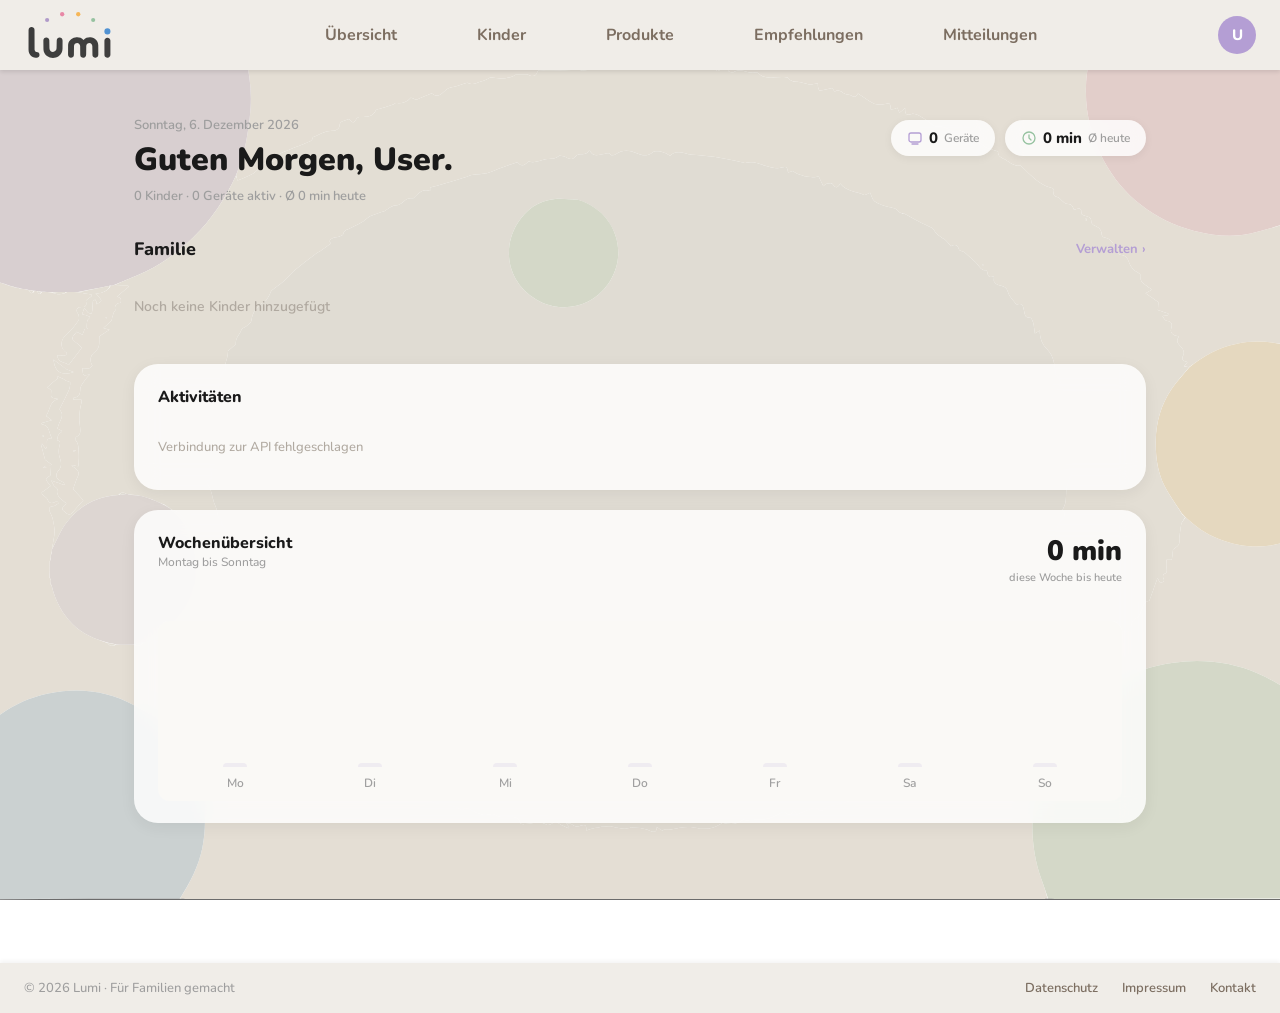
==== commit 9247ddee: "260522_Burger_Menue Im responsive Header das doppelte User-Icon entfernt für das Burger-Menü" ====
--- a/index.html
+++ b/index.html
@@ -1,99 +1,86 @@
 <!DOCTYPE html>
 <html lang="de">
 <head>
-  <meta charset="UTF-8" />
-  <meta name="viewport" content="width=device-width, initial-scale=1.0" />
-  <title>Lumi – Übersicht</title>
-  <link rel="stylesheet" href="css/style.css" />
-  <link href="https://fonts.googleapis.com/css2?family=Nunito:wght@400;600;700;800;900&display=swap" rel="stylesheet" />
+<meta charset="UTF-8" />
+<meta name="viewport" content="width=device-width, initial-scale=1.0" />
+<title>Lumi – Übersicht</title>
+<link rel="stylesheet" href="css/style.css" />
+<link href="https://fonts.googleapis.com/css2?family=Nunito:wght@400;600;700;800;900&display=swap" rel="stylesheet" />
 </head>
 <body>
-  <nav>
-    <div class="logo">
-      <a href="index.html"><img src="resources/assets/lumi_logo.svg" alt="Logo"></a>
+<nav>
+  <div class="logo">
+    <a href="index.html"><img src="resources/assets/lumi_logo.svg" alt="Logo"></a>
+  </div>
+  <button class="burger-menu" aria-label="Menü öffnen" aria-expanded="false">
+    <span></span>
+    <span></span>
+    <span></span>
+  </button>
+  <div class="nav-links">
+    <a href="index.html" data-i18n-nav="nav_uebersicht">Übersicht</a>
+    <a href="kinder.html" data-i18n-nav="nav_kinder">Kinder</a>
+    <a href="produkte.html" data-i18n-nav="nav_produkte">Produkte</a>
+    <a href="empfehlungen.html" data-i18n-nav="nav_empfehlungen">Empfehlungen</a>
+    <a href="mitteilungen.html" data-i18n-nav="nav_mitteilungen">Mitteilungen</a>
+  </div>
+</nav>
+<div class="uebersicht-page">
+  <div class="uebersicht-header">
+    <div>
+      <div class="uebersicht-date" id="uebersichtDate"></div>
+      <h1 class="uebersicht-greeting" id="uebersichtGreeting"></h1>
+      <div class="uebersicht-meta" id="uebersichtMeta"></div>
     </div>
-  
-    <button class="burger-menu" aria-label="Menü öffnen" aria-expanded="false">
-      <span></span>
-      <span></span>
-      <span></span>
-    </button>
-  
-    <div class="nav-links">
-      <a href="index.html" data-i18n-nav="nav_uebersicht">Übersicht</a>
-      <a href="kinder.html" data-i18n-nav="nav_kinder">Kinder</a>
-      <a href="produkte.html" data-i18n-nav="nav_produkte">Produkte</a>
-      <a href="empfehlungen.html" data-i18n-nav="nav_empfehlungen">Empfehlungen</a>
-      <a href="mitteilungen.html" data-i18n-nav="nav_mitteilungen">Mitteilungen</a>
-    </div>
-  
-    <div class="nav-profile-wrap">
-      <button class="nav-profile-btn">
-        <div class="nav-profile-avatar">V</div>
-      </button>
+    <div class="uebersicht-stats-row">
+      <div class="uebersicht-stat-badge">
+        <svg width="16" height="16" viewBox="0 0 16 16" fill="none"><rect x="2" y="3" width="12" height="9" rx="2" stroke="#b49ed4" stroke-width="1.3"/><path d="M5 14h6" stroke="#b49ed4" stroke-width="1.3" stroke-linecap="round"/></svg>
+        <span class="uebersicht-stat-val" id="statGeraete">0</span>
+        <span class="uebersicht-stat-label" data-i18n="devices">Geräte</span>
       </div>
-  </nav>
-
-  <div class="uebersicht-page">
-    <div class="uebersicht-header">
-      <div>
-        <div class="uebersicht-date" id="uebersichtDate"></div>
-        <h1 class="uebersicht-greeting" id="uebersichtGreeting"></h1>
-        <div class="uebersicht-meta" id="uebersichtMeta"></div>
-      </div>
-      <div class="uebersicht-stats-row">
-        <div class="uebersicht-stat-badge">
-          <svg width="16" height="16" viewBox="0 0 16 16" fill="none"><rect x="2" y="3" width="12" height="9" rx="2" stroke="#b49ed4" stroke-width="1.3"/><path d="M5 14h6" stroke="#b49ed4" stroke-width="1.3" stroke-linecap="round"/></svg>
-          <span class="uebersicht-stat-val" id="statGeraete">0</span>
-          <span class="uebersicht-stat-label" data-i18n="devices">Geräte</span>
-        </div>
-        <div class="uebersicht-stat-badge">
-          <svg width="16" height="16" viewBox="0 0 16 16" fill="none"><circle cx="8" cy="8" r="6" stroke="#96C2A0" stroke-width="1.3"/><path d="M8 5v3l2 2" stroke="#96C2A0" stroke-width="1.3" stroke-linecap="round" stroke-linejoin="round"/></svg>
-          <span class="uebersicht-stat-val" id="statMinuten">0</span>
-          <span class="uebersicht-stat-label" data-i18n="avgToday">Ø heute</span>
-        </div>
+      <div class="uebersicht-stat-badge">
+        <svg width="16" height="16" viewBox="0 0 16 16" fill="none"><circle cx="8" cy="8" r="6" stroke="#96C2A0" stroke-width="1.3"/><path d="M8 5v3l2 2" stroke="#96C2A0" stroke-width="1.3" stroke-linecap="round" stroke-linejoin="round"/></svg>
+        <span class="uebersicht-stat-val" id="statMinuten">0</span>
+        <span class="uebersicht-stat-label" data-i18n="avgToday">Ø heute</span>
       </div>
     </div>
-
-    <div class="uebersicht-section">
-      <div class="uebersicht-section-header">
-        <h2 class="uebersicht-section-title" data-i18n="family">Familie</h2>
-        <a href="kinder.html" class="uebersicht-section-link" data-i18n="manage">Verwalten ›</a>
+  </div>
+  <div class="uebersicht-section">
+    <div class="uebersicht-section-header">
+      <h2 class="uebersicht-section-title" data-i18n="family">Familie</h2>
+      <a href="kinder.html" class="uebersicht-section-link" data-i18n="manage">Verwalten ›</a>
+    </div>
+    <div class="uebersicht-kinder-grid" id="uebersichtKinderGrid">
+      <div class="uebersicht-empty" data-i18n="noChildren">Noch keine Kinder hinzugefügt</div>
+    </div>
+  </div>
+  <div class="uebersicht-two-col">
+    <div class="uebersicht-card uebersicht-aktivitaeten">
+      <div class="uebersicht-card-header">
+        <div class="uebersicht-card-title" data-i18n="activities">Aktivitäten</div>
       </div>
-      <div class="uebersicht-kinder-grid" id="uebersichtKinderGrid">
-        <div class="uebersicht-empty" data-i18n="noChildren">Noch keine Kinder hinzugefügt</div>
+      <div class="uebersicht-aktivitaeten-list" id="aktivitaetenList"></div>
+    </div>
+  </div>
+  <div class="uebersicht-card uebersicht-woche">
+    <div class="uebersicht-woche-header">
+      <div>
+        <div class="uebersicht-card-title" data-i18n="weekOverview">Wochenübersicht</div>
+        <div class="uebersicht-card-subtitle" data-i18n="monToSun">Montag bis Sonntag</div>
+      </div>
+      <div class="uebersicht-woche-right">
+        <div class="uebersicht-woche-total" id="wocheTotal">0 min</div>
+        <div class="uebersicht-woche-label" data-i18n="thisWeek">diese Woche bis heute</div>
       </div>
     </div>
-
-    <div class="uebersicht-two-col">
-      <div class="uebersicht-card uebersicht-aktivitaeten">
-        <div class="uebersicht-card-header">
-          <div class="uebersicht-card-title" data-i18n="activities">Aktivitäten</div>
-        </div>
-        <div class="uebersicht-aktivitaeten-list" id="aktivitaetenList"></div>
-      </div>
+    <div class="uebersicht-woche-tabs">
+      <div class="uebersicht-woche-kinder-tabs" id="wocheKinderTabs" style="display:flex;gap:8px;flex-wrap:wrap;"></div>
     </div>
-
-    <div class="uebersicht-card uebersicht-woche">
-      <div class="uebersicht-woche-header">
-        <div>
-          <div class="uebersicht-card-title" data-i18n="weekOverview">Wochenübersicht</div>
-          <div class="uebersicht-card-subtitle" data-i18n="monToSun">Montag bis Sonntag</div>
-        </div>
-        <div class="uebersicht-woche-right">
-          <div class="uebersicht-woche-total" id="wocheTotal">0 min</div>
-          <div class="uebersicht-woche-label" data-i18n="thisWeek">diese Woche bis heute</div>
-        </div>
-      </div>
-      <div class="uebersicht-woche-tabs">
-        <div class="uebersicht-woche-kinder-tabs" id="wocheKinderTabs" style="display:flex;gap:8px;flex-wrap:wrap;"></div>
-      </div>
-      <div class="uebersicht-woche-chart" id="wocheChart"></div>
-    </div>
+    <div class="uebersicht-woche-chart" id="wocheChart"></div>
   </div>
-
-  <script src="js/nav.js"></script>
-  <script src="js/icons.js"></script>
-  <script src="js/uebersicht.js"></script>
+</div>
+<script src="js/nav.js"></script>
+<script src="js/icons.js"></script>
+<script src="js/uebersicht.js"></script>
 </body>
 </html>
